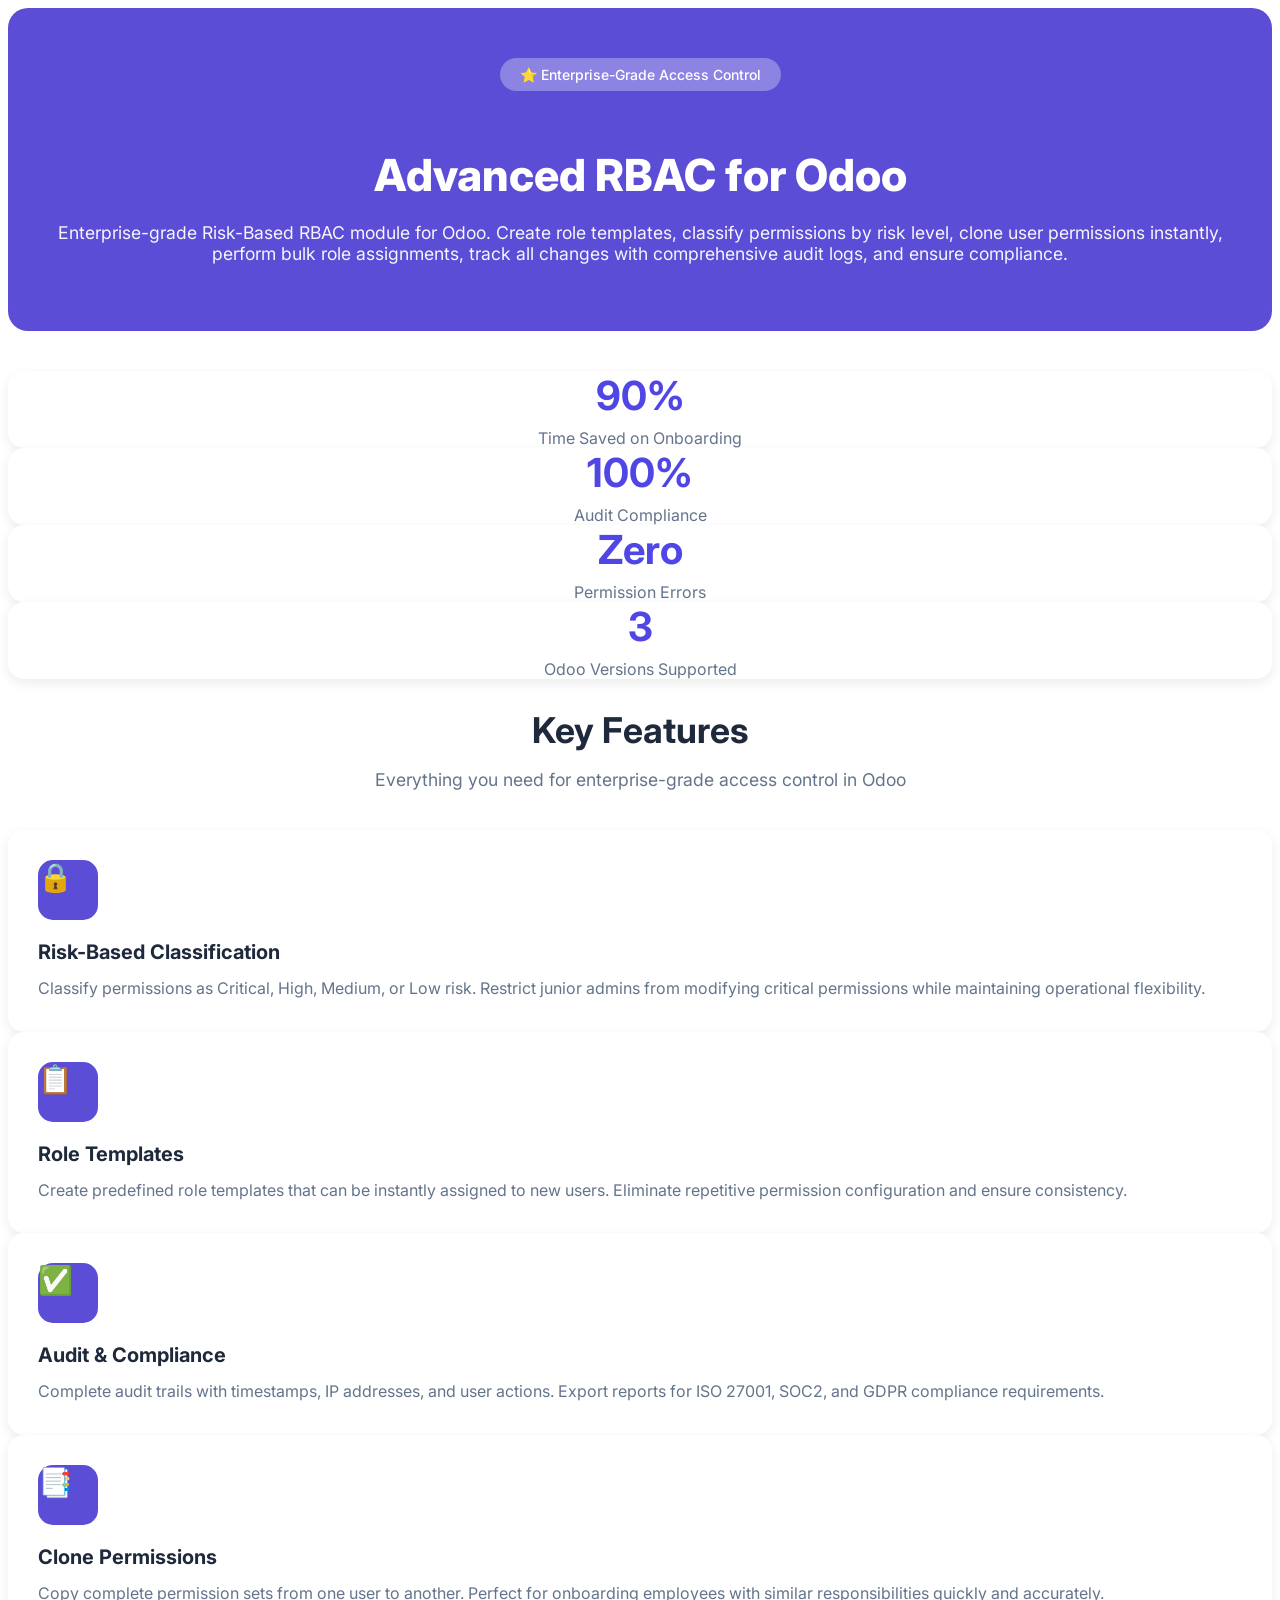
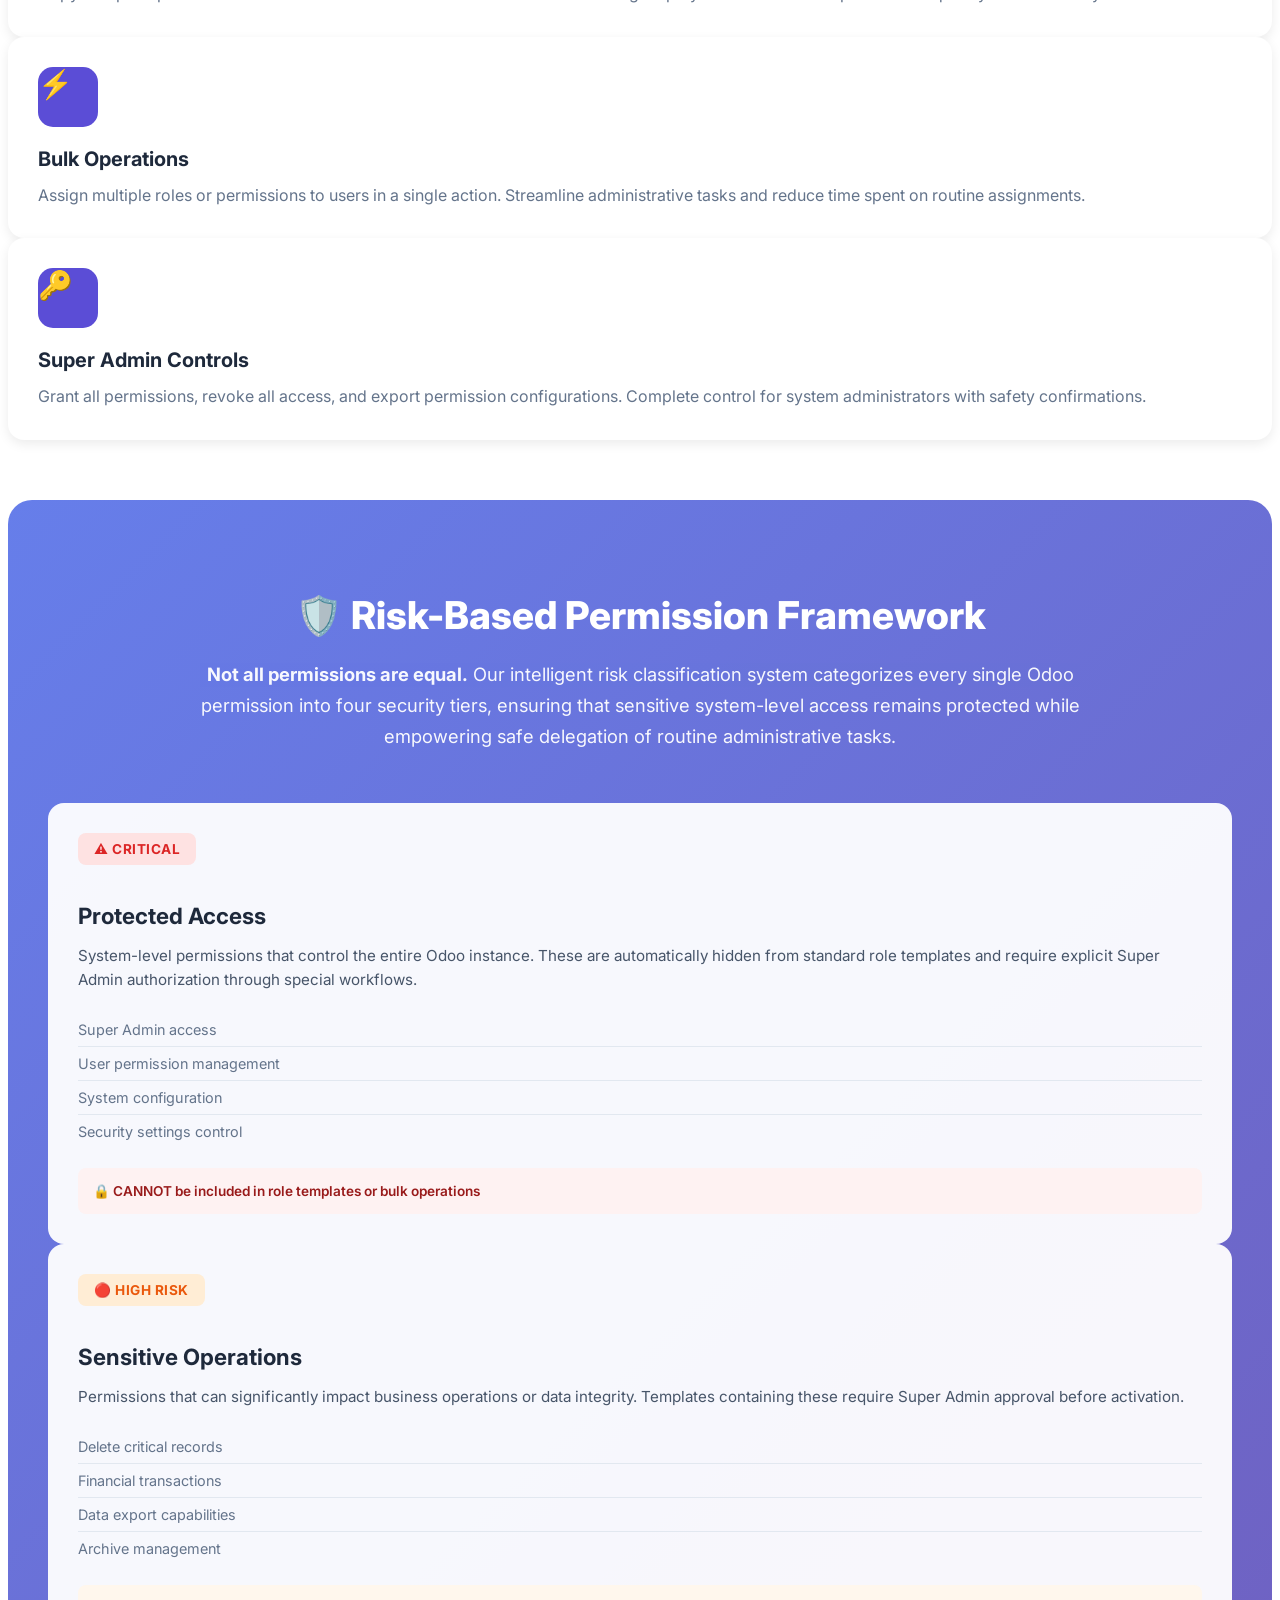
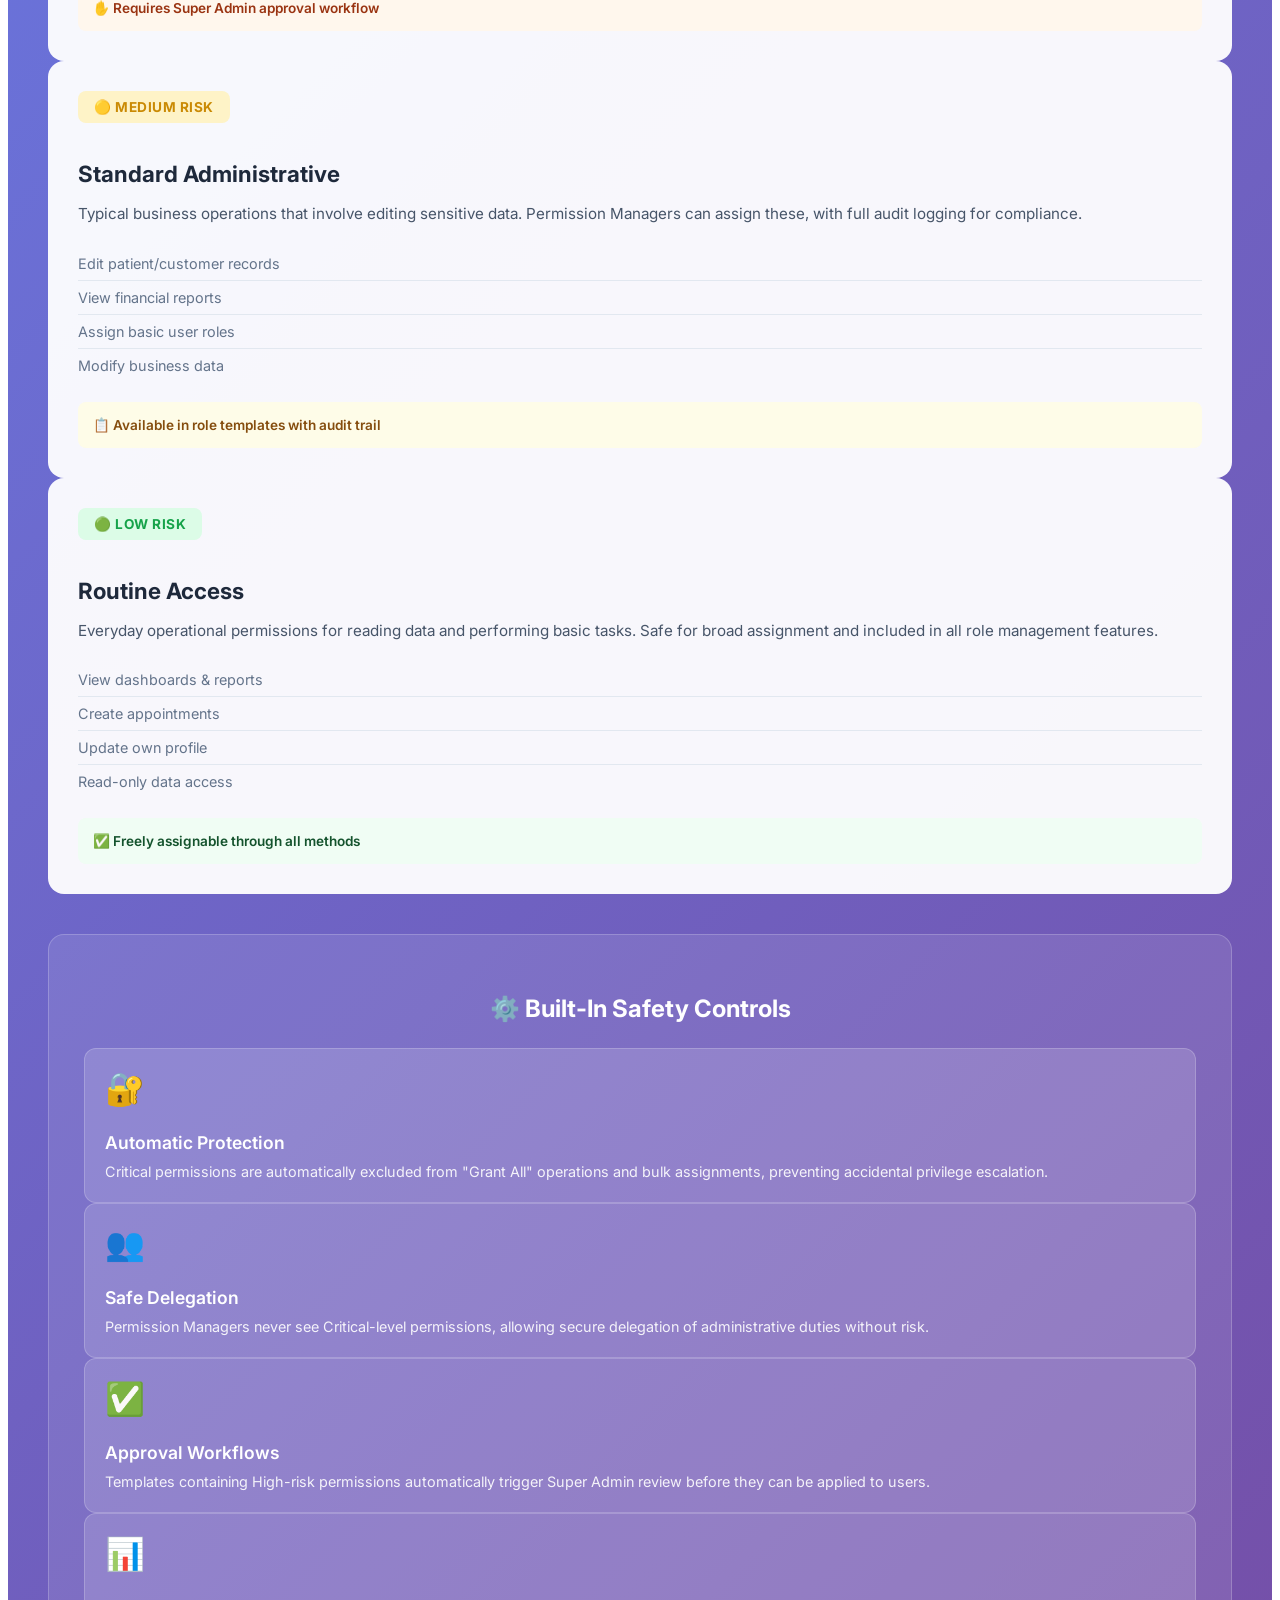
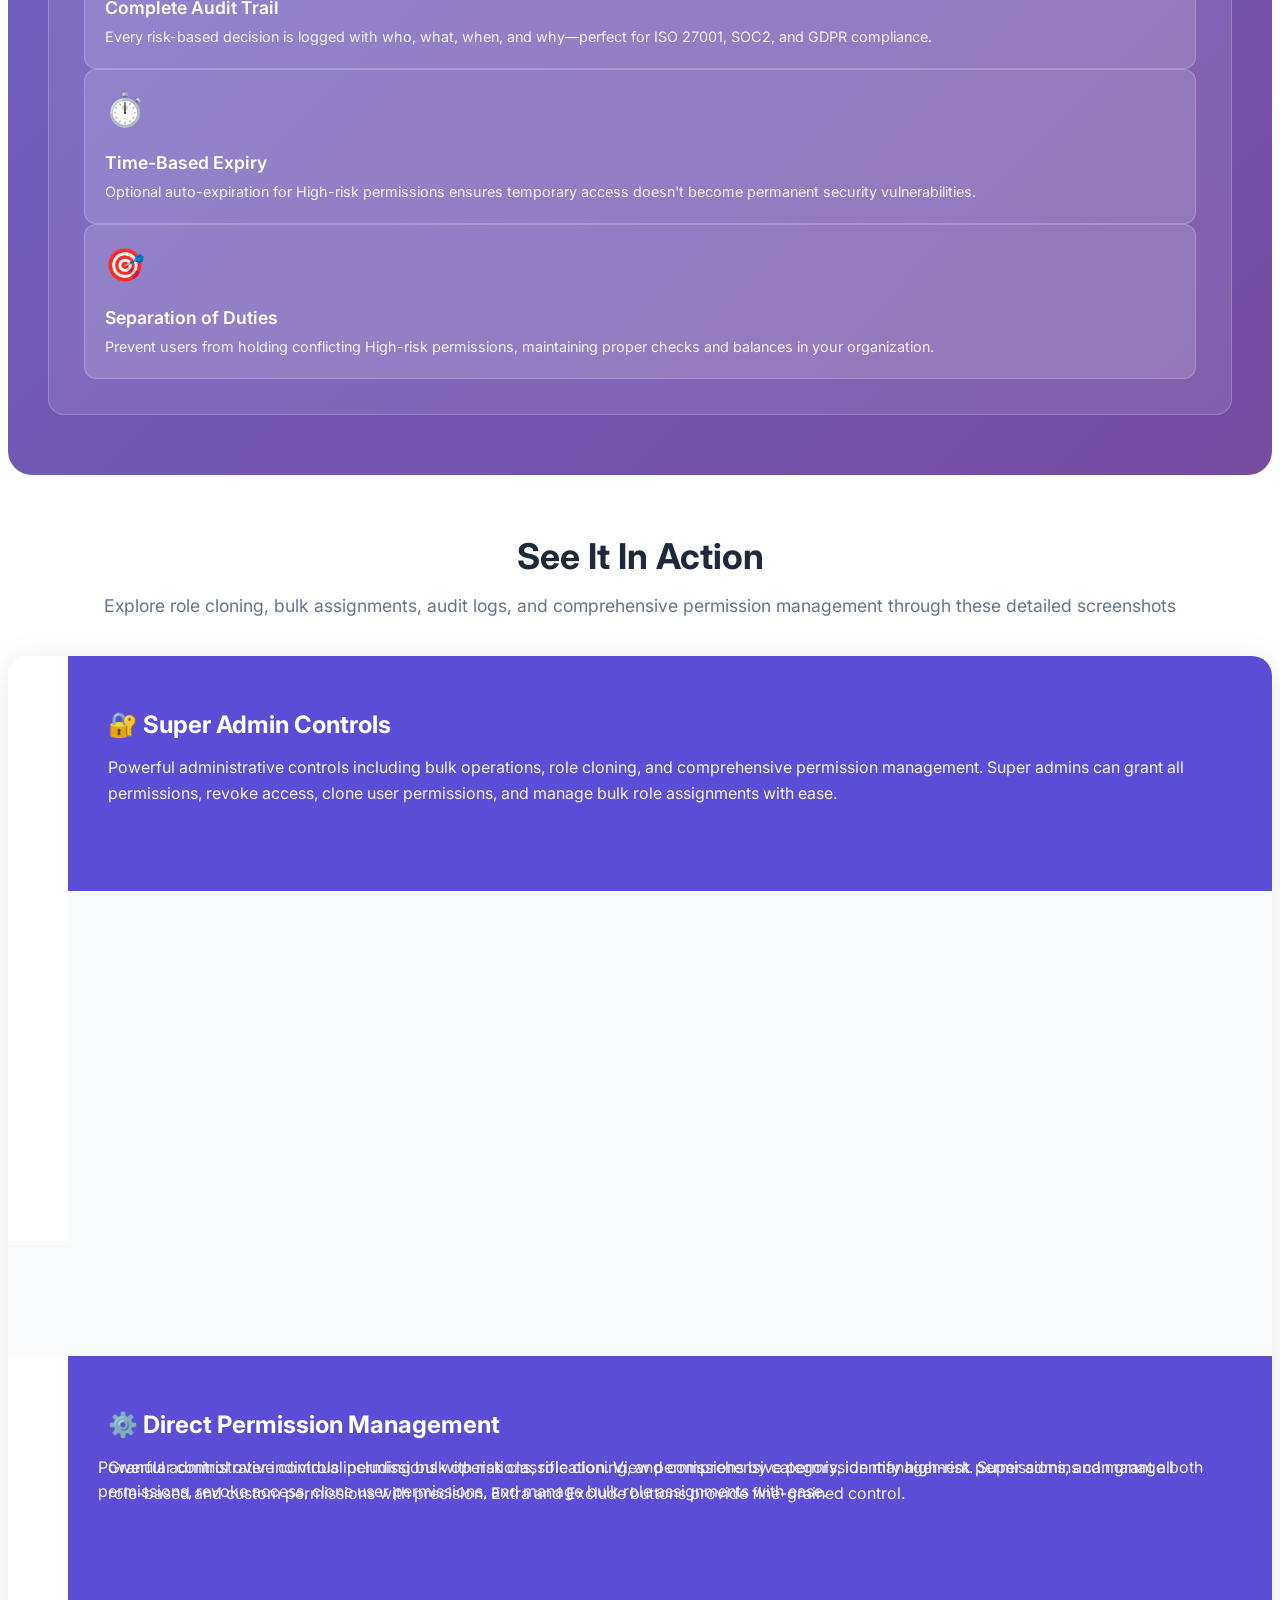
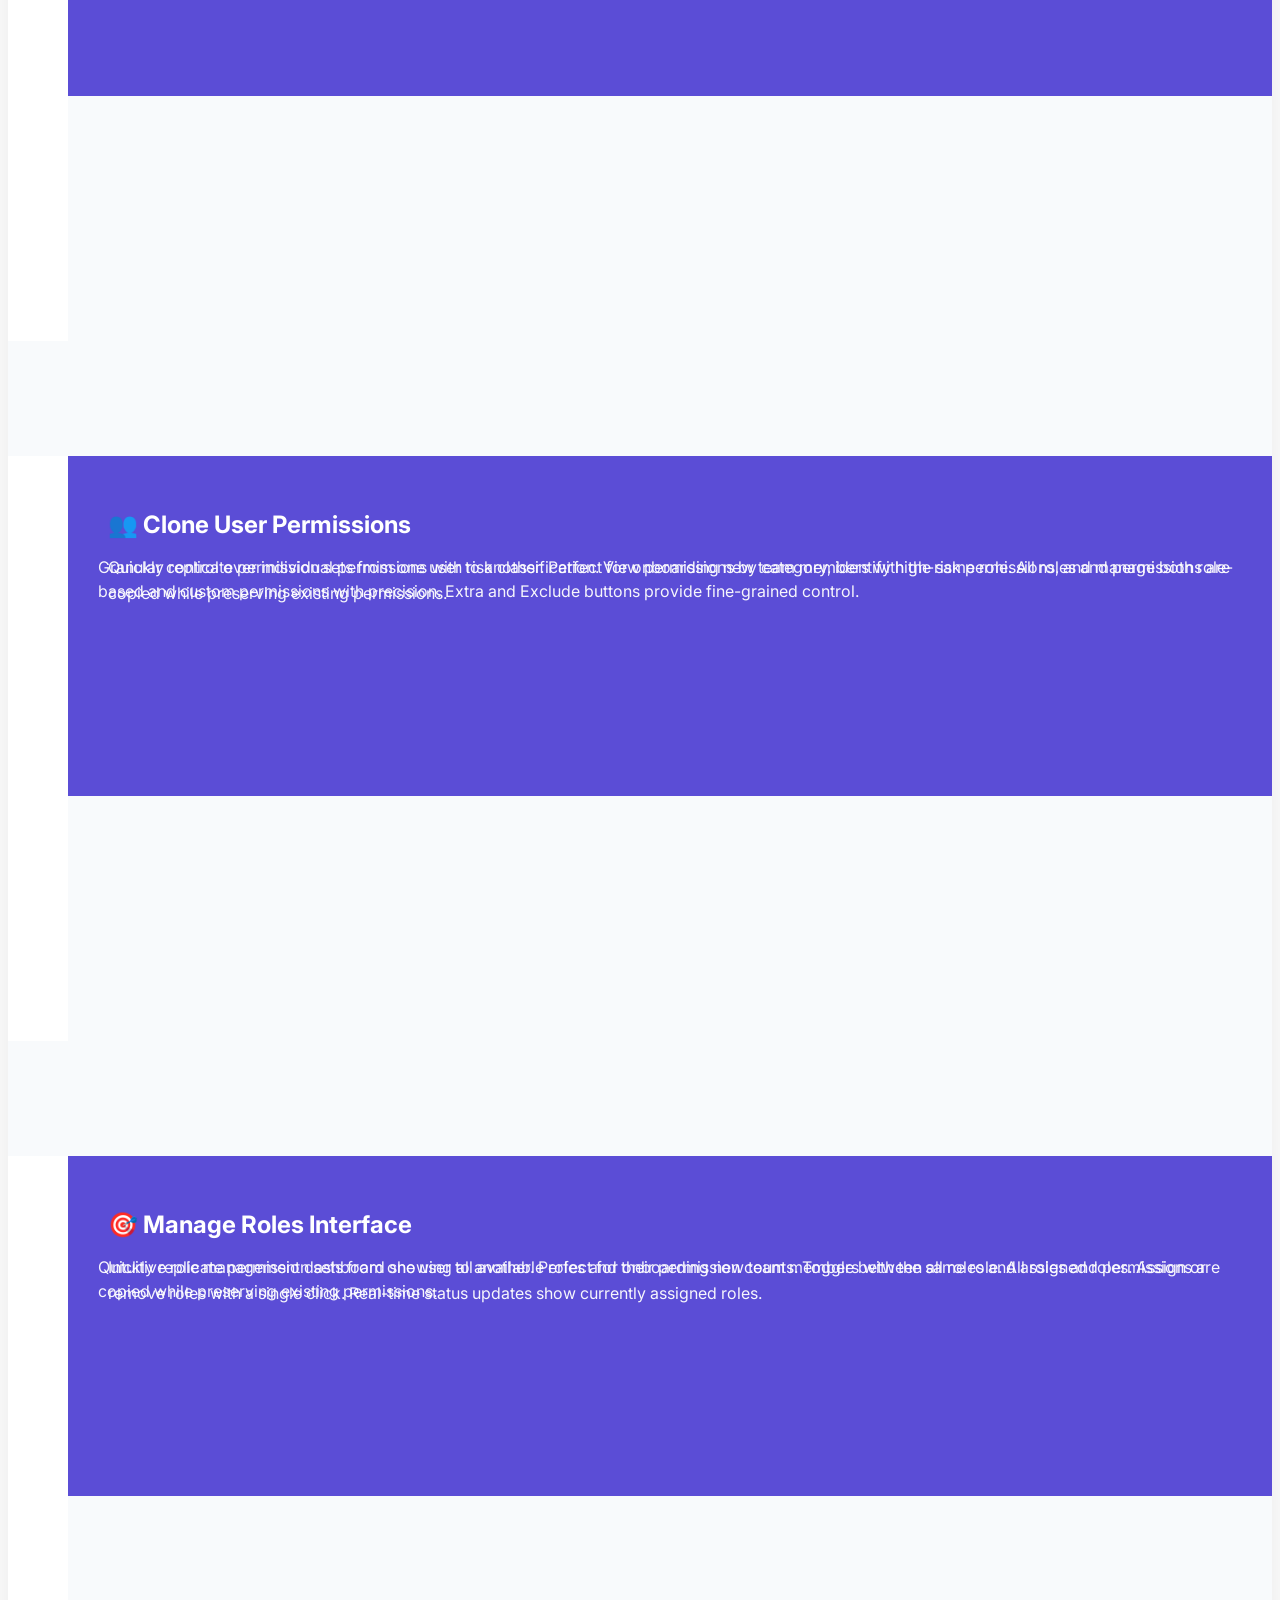
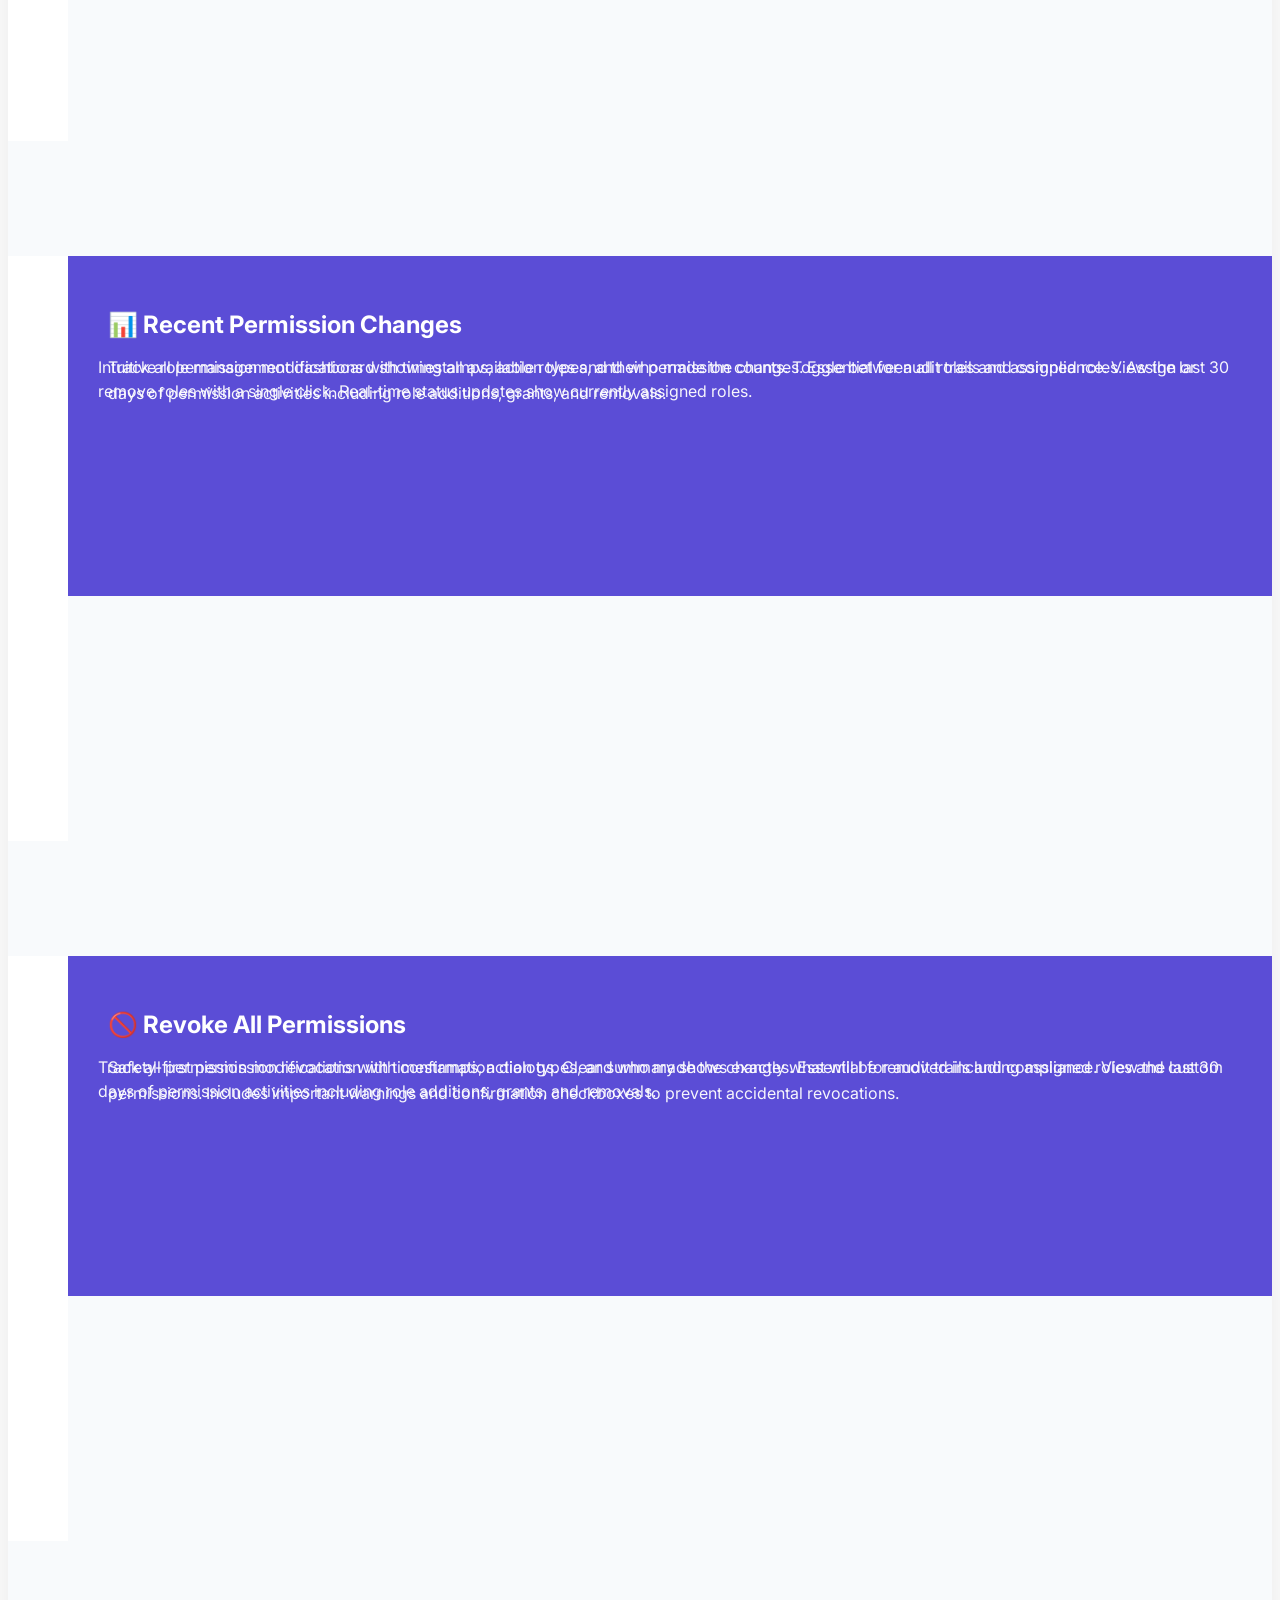
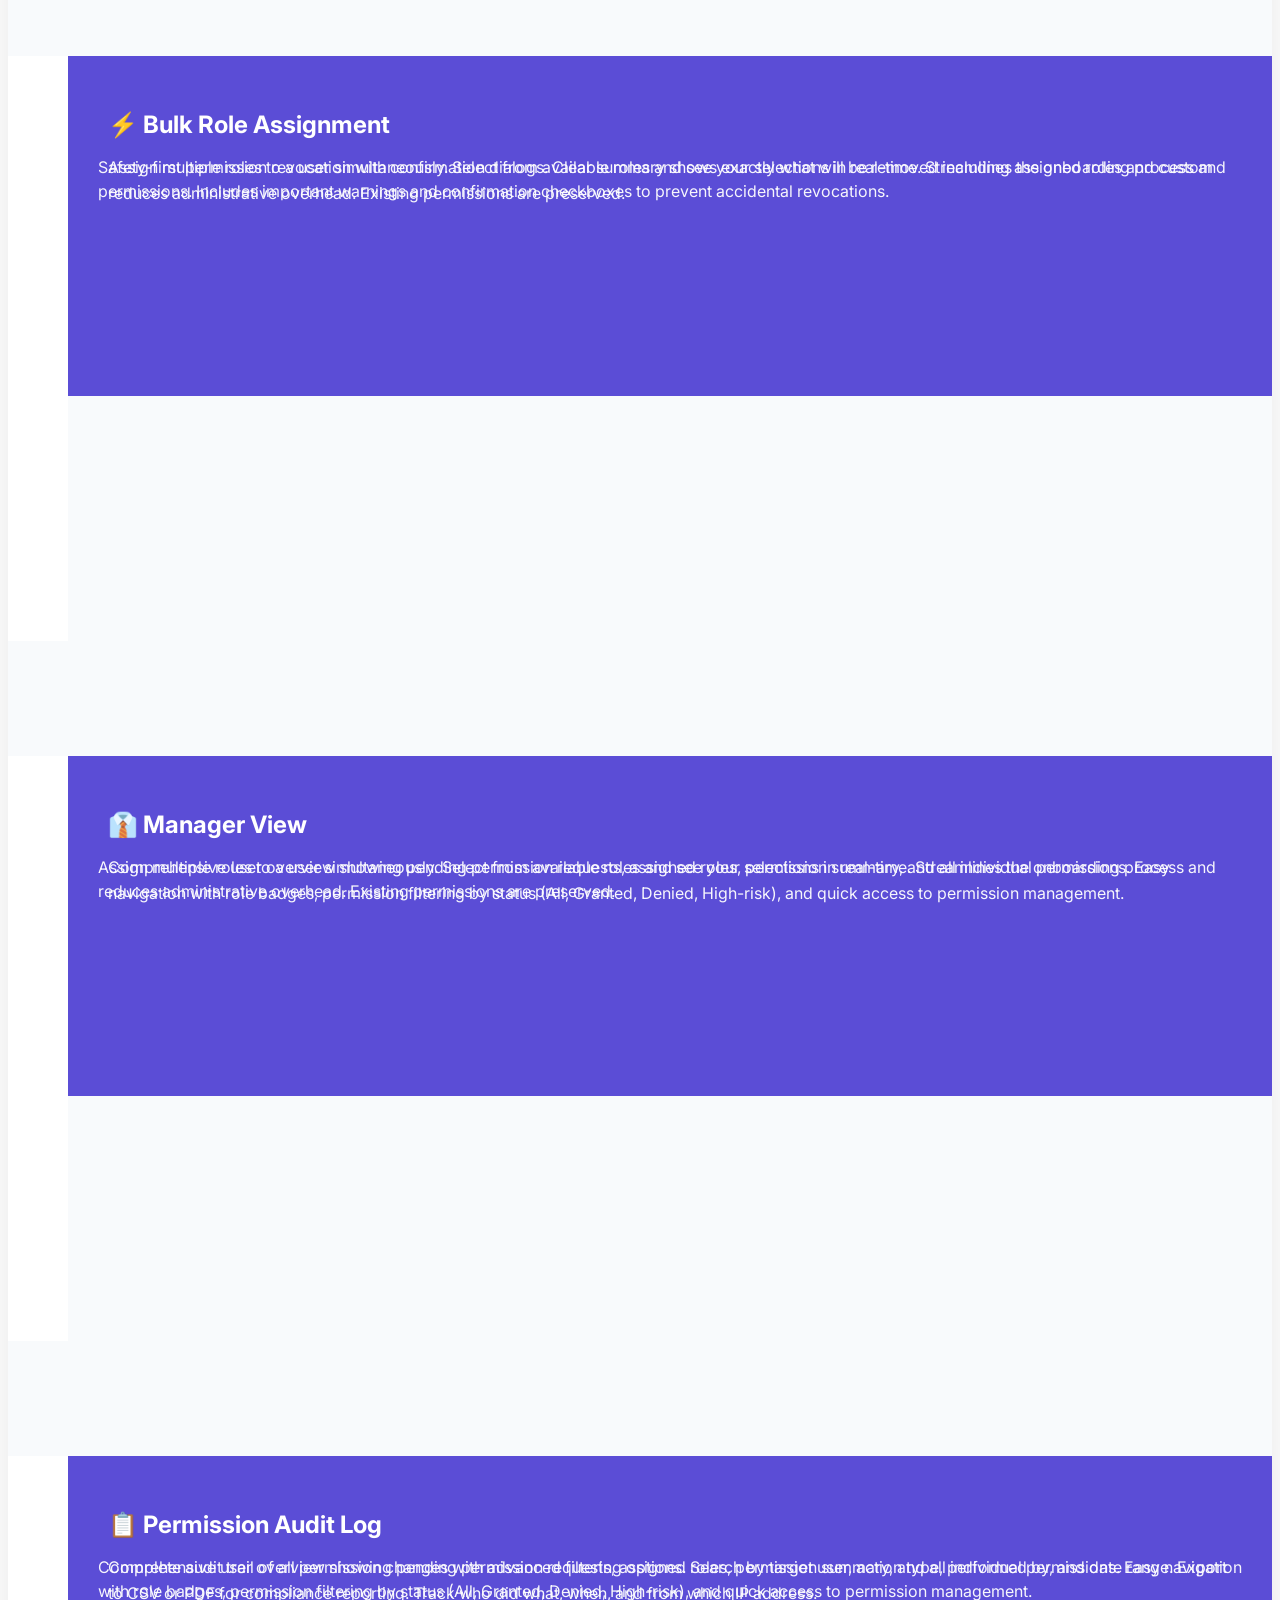
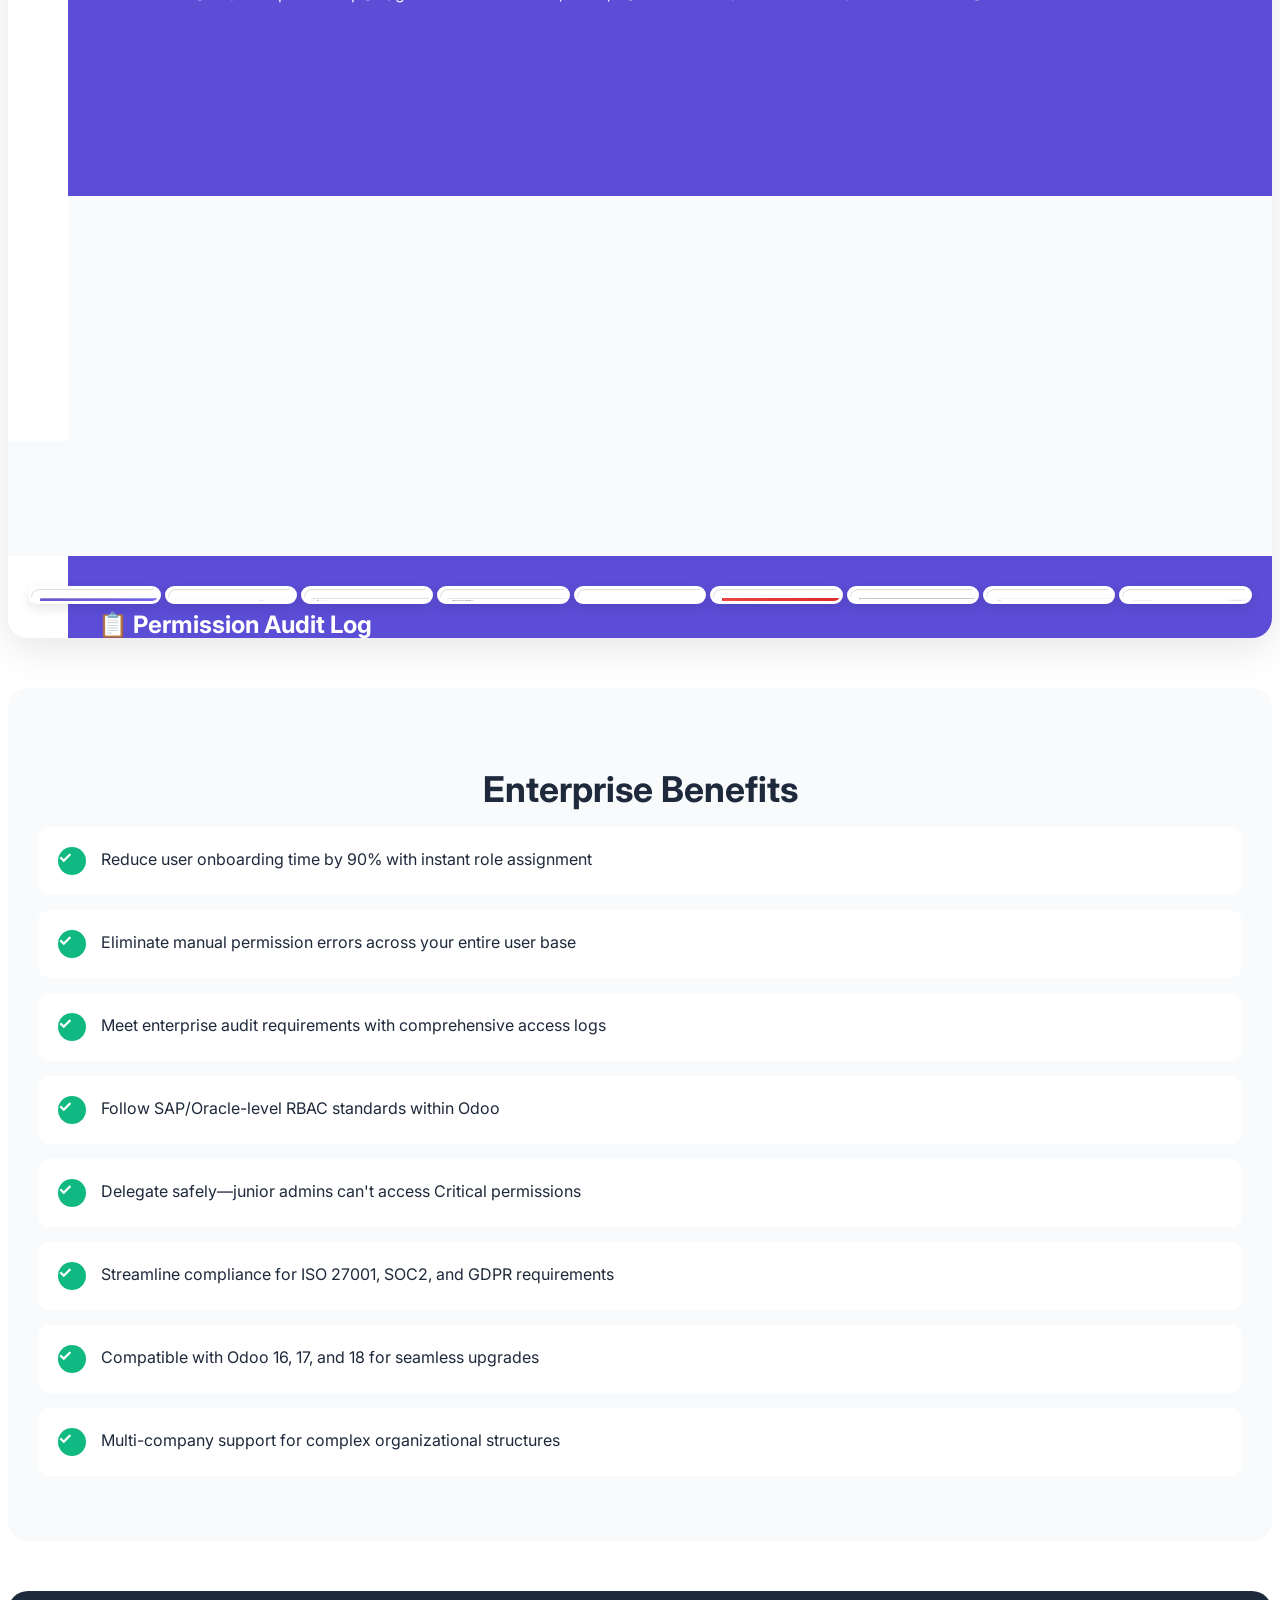
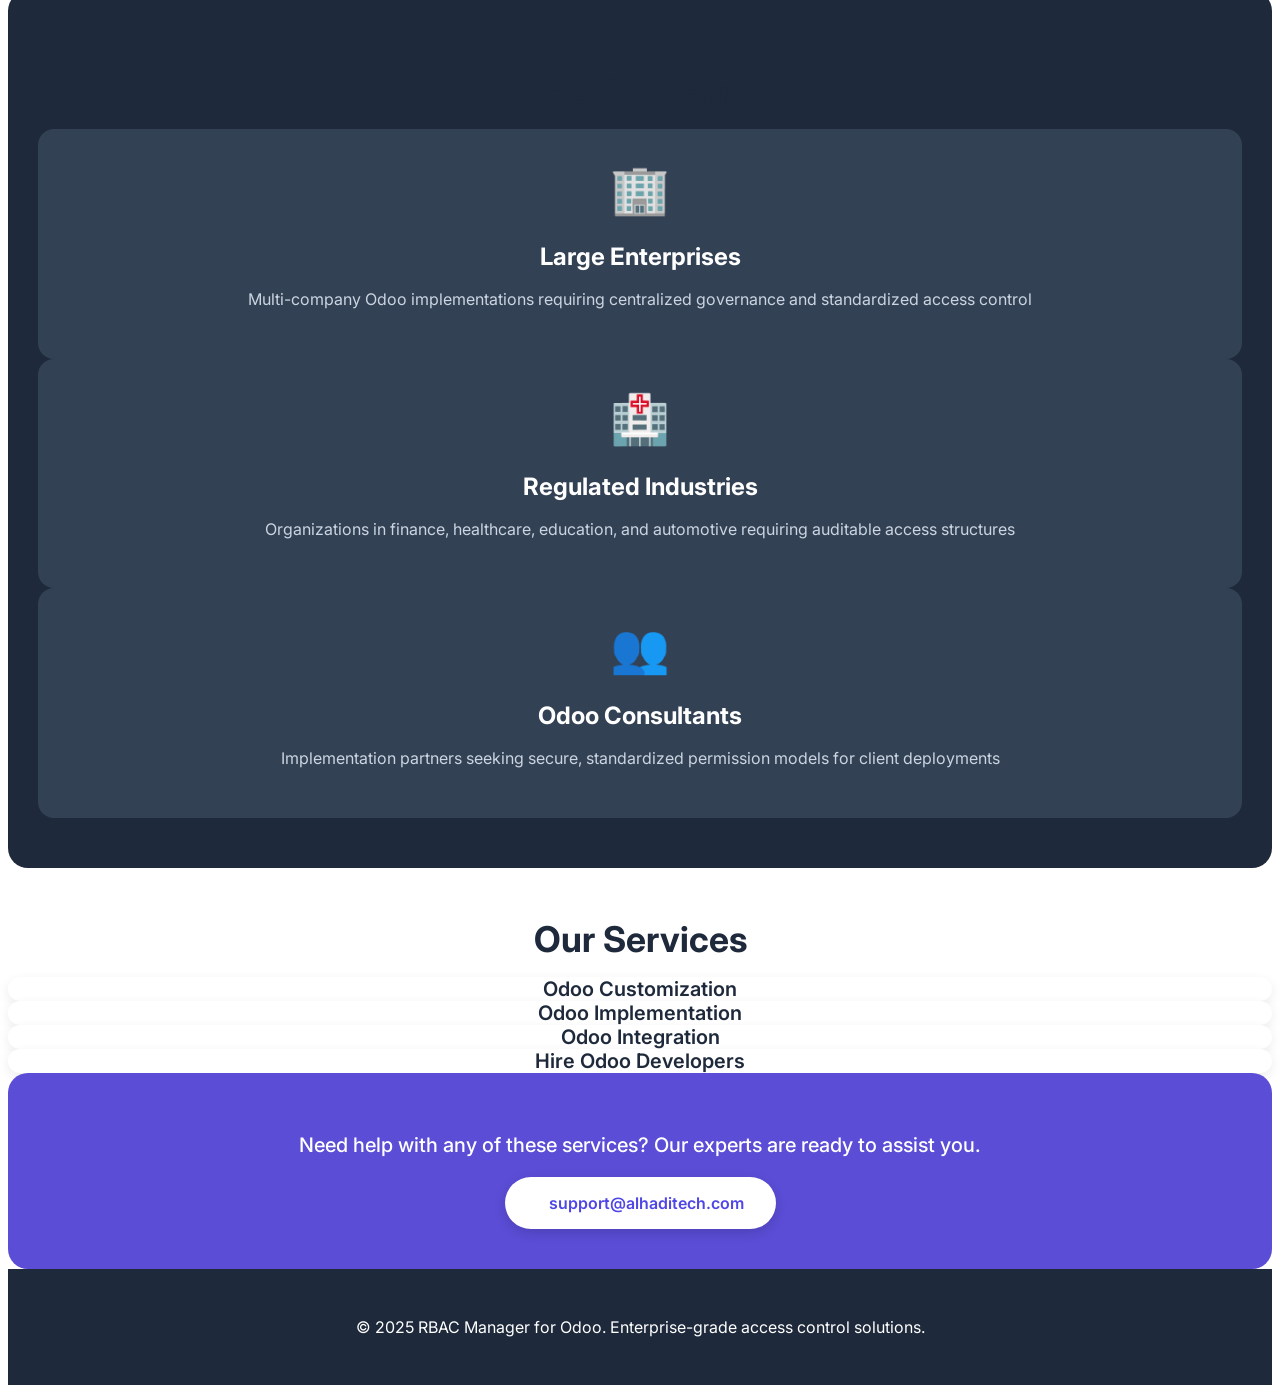
==== rbac_manager/static/description/index.html @ a9b3c07a "[FIX] description page changes." ====
<!DOCTYPE html>
<html lang="en">

<head>
    <title>Advanced RBAC & Access Management for Odoo | Simplify User Roles & Permissions</title>
    <meta charset="utf-8">
    <meta content="width=device-width, initial-scale=1" name="viewport">
    <meta name="description"
          content="Advanced Role-Based Access Control (RBAC) for Odoo. Simplify user role management, automate access rights, assign permissions by risk level, and enhance security with audit logs and role templates. Perfect for enterprises needing advanced user and access control.">
    <meta name="keywords"
          content="Odoo RBAC, advanced user roles, access management, rights management, permission management, user access control, advanced user management, simplify access management, role-based access, Odoo user security, Odoo enterprise roles, user permissions, role templates, bulk user assignment, security audit logs, Odoo rights manager, Odoo access restriction, Odoo security module, advanced Odoo admin tools, access control Odoo 17, Odoo 18 RBAC">
    <meta name="robots" content="index, follow">
    <meta property="og:title" content="Advanced RBAC & Access Management for Odoo">
    <meta property="og:description"
          content="Powerful RBAC module for Odoo to manage users, roles, and permissions easily. Includes risk-level classification, cloning, and detailed audit trails.">
    <meta property="og:type" content="website">
    <meta property="og:image"
          content="https://apps.odoocdn.com/web/image/loempia.module/272820/icon_image/84x84?unique=741c2f1">
    <meta property="og:url" content="https://apps.odoo.com/apps/modules/19.0/rbac_manager">
    <meta name="twitter:card" content="summary_large_image">
    <link href="https://fonts.googleapis.com" rel="preconnect">
    <link crossorigin href="https://fonts.gstatic.com" rel="preconnect">
    <link href="https://fonts.googleapis.com/css2?family=Inter:wght@300;400;500;600;700;800&display=swap"
          rel="stylesheet">
    <style>
        body {
            font-family: 'Inter', sans-serif;
            background-color: #fff;
        }

        /* Carousel Controls */
        .rbac-carousel .carousel-control-prev:hover,
        .rbac-carousel .carousel-control-next:hover {
            transform: scale(1.1);
            box-shadow: 0 6px 20px rgba(0, 0, 0, 0.3);
        }

        /* Carousel Indicators */
        .rbac-carousel .carousel-indicators [data-bs-target] {
            width: 12px;
            height: 12px;
            border-radius: 50%;
            background-color: #cbd5e1;
            border: none;
            opacity: 1;
            transition: all 0.3s ease;
        }

        .rbac-carousel .carousel-indicators .active {
            background-color: #4f46e5;
            width: 35px;
            border-radius: 6px;
        }

        /* Thumbnails */
        .rbac-thumbnails .rbac-thumbnail.active {
            border-color: #4f46e5;
            box-shadow: 0 8px 24px rgba(79, 70, 229, 0.3);
        }

        /* Responsive */
        @media (max-width: 768px) {
            .rbac-carousel .carousel-item {
                height: 500px;
            }

            .rbac-slide-image-wrapper {
                padding: 20px;
            }

            .rbac-slide-caption {
                padding: 20px 25px;
            }

            .rbac-carousel .carousel-control-prev,
            .rbac-carousel .carousel-control-next {
                width: 45px;
                height: 45px;
            }

            .rbac-carousel .carousel-control-prev {
                left: 10px;
            }

            .rbac-carousel .carousel-control-next {
                right: 10px;
            }
        }
    </style>
</head>

<body>
<section class="py-3" style="background-color: #fff;">
    <div class="container">
        <div class="px-md-5 py-md-4 p-2 mb-4 bg-white shadow" style="border-radius: 20px;">

            <!-- Hero Section -->
            <div class="rbac-hero"
                 style="background-color: #5b4dd6;color: white;border-radius: 20px;padding: 50px 30px;text-align: center;margin-bottom: 40px;">
                <div class="rbac-badge"
                     style="display: inline-block;background-color: rgba(255, 255, 255, 0.3);padding: 8px 20px;border-radius: 50px;font-size: 14px;font-weight: 500;margin-bottom: 20px;">
                    ⭐ Enterprise-Grade Access Control
                </div>
                <h1 style="font-size: calc(1.8rem + 1.2vw);font-weight: 800;margin-bottom: 20px;">Advanced RBAC for
                    Odoo</h1>
                <p class="px-md-5 mb-0" style="font-size: 1.1rem;opacity: 0.95;">Enterprise-grade Risk-Based RBAC module
                    for Odoo. Create role templates,
                    classify permissions by risk level, clone user permissions instantly, perform bulk role assignments,
                    track all changes with comprehensive audit logs, and ensure compliance.</p>
            </div>

            <!-- Stats Section -->
            <div class="mb-5">
                <div class="row g-4">
                    <div class="col-md-6 col-lg-3">
                        <div class="rbac-stat-card oe_row_tab border-0"
                             style="background: white;border-radius: 16px;text-align: center;box-shadow: 0 4px 12px rgba(0, 0, 0, 0.08);height: 100%;width:100%;transition: transform 0.3s ease;">
                            <div class="rbac-stat-number"
                                 style="font-size: 2.5rem;font-weight: 700;color: #4f46e5;margin-bottom: 8px;">90%
                            </div>
                            <div class="rbac-stat-label" style="color: #64748b;font-size: 1rem;">Time Saved on
                                Onboarding
                            </div>
                        </div>
                    </div>
                    <div class="col-md-6 col-lg-3">
                        <div class="rbac-stat-card oe_row_tab border-0"
                             style="background: white;border-radius: 16px;text-align: center;box-shadow: 0 4px 12px rgba(0, 0, 0, 0.08);height: 100%;width:100%;transition: transform 0.3s ease;">
                            <div class="rbac-stat-number"
                                 style="font-size: 2.5rem;font-weight: 700;color: #4f46e5;margin-bottom: 8px;">100%
                            </div>
                            <div class="rbac-stat-label" style="color: #64748b;font-size: 1rem;">Audit Compliance</div>
                        </div>
                    </div>
                    <div class="col-md-6 col-lg-3">
                        <div class="rbac-stat-card oe_row_tab border-0"
                             style="background: white;border-radius: 16px;text-align: center;box-shadow: 0 4px 12px rgba(0, 0, 0, 0.08);height: 100%;width:100%;transition: transform 0.3s ease;">
                            <div class="rbac-stat-number"
                                 style="font-size: 2.5rem;font-weight: 700;color: #4f46e5;margin-bottom: 8px;">Zero
                            </div>
                            <div class="rbac-stat-label" style="color: #64748b;font-size: 1rem;">Permission Errors</div>
                        </div>
                    </div>
                    <div class="col-md-6 col-lg-3">
                        <div class="rbac-stat-card oe_row_tab border-0"
                             style="background: white;border-radius: 16px;text-align: center;box-shadow: 0 4px 12px rgba(0, 0, 0, 0.08);height: 100%;width:100%;transition: transform 0.3s ease;">
                            <div class="rbac-stat-number"
                                 style="font-size: 2.5rem;font-weight: 700;color: #4f46e5;margin-bottom: 8px;">3
                            </div>
                            <div class="rbac-stat-label" style="color: #64748b;font-size: 1rem;">Odoo Versions
                                Supported
                            </div>
                        </div>
                    </div>
                </div>
            </div>

            <!-- Features Section -->
            <div class="my-5">
                <h2 class="rbac-section-title"
                    style="text-align: center;font-size: calc(1.5rem + 0.9vw);font-weight: 700;color: #1e293b;margin-bottom: 16px;">
                    Key Features</h2>
                <p class="rbac-section-subtitle"
                   style="text-align: center;font-size: 1.1rem;color: #64748b;margin-bottom: 40px;">Everything you need
                    for enterprise-grade access control in Odoo</p>

                <div class="row g-4">
                    <div class="col-md-6 col-lg-4">
                        <div class="rbac-feature-card oe_row_tab border-0"
                             style="background: white;border-radius: 16px;padding: 30px;box-shadow: 0 4px 12px rgba(0, 0, 0, 0.08);height: 100%;transition: all 0.3s ease;">
                            <div class="rbac-feature-icon justify-content-center align-items-center"
                                 style="width: 60px;height: 60px;background-color: #5b4dd6;border-radius: 15px;display: flex;font-size: 28px;margin-bottom: 20px;">
                                🔒
                            </div>
                            <div class="rbac-feature-title"
                                 style="font-size: 1.25rem;font-weight: 700;color: #1e293b;margin-bottom: 12px;">
                                Risk-Based Classification
                            </div>
                            <div class="rbac-feature-desc" style="color: #64748b;line-height: 1.6;">Classify permissions
                                as Critical, High, Medium, or Low risk.
                                Restrict junior admins from modifying critical permissions while maintaining operational
                                flexibility.
                            </div>
                        </div>
                    </div>

                    <div class="col-md-6 col-lg-4">
                        <div class="rbac-feature-card oe_row_tab border-0"
                             style="background: white;border-radius: 16px;padding: 30px;box-shadow: 0 4px 12px rgba(0, 0, 0, 0.08);height: 100%;transition: all 0.3s ease;">
                            <div class="rbac-feature-icon justify-content-center align-items-center"
                                 style="width: 60px;height: 60px;background-color: #5b4dd6;border-radius: 15px;display: flex;font-size: 28px;margin-bottom: 20px;">
                                📋
                            </div>
                            <div class="rbac-feature-title"
                                 style="font-size: 1.25rem;font-weight: 700;color: #1e293b;margin-bottom: 12px;">Role
                                Templates
                            </div>
                            <div class="rbac-feature-desc" style="color: #64748b;line-height: 1.6;">Create predefined
                                role templates that can be instantly
                                assigned to new users. Eliminate repetitive permission configuration and ensure
                                consistency.
                            </div>
                        </div>
                    </div>

                    <div class="col-md-6 col-lg-4">
                        <div class="rbac-feature-card oe_row_tab border-0"
                             style="background: white;border-radius: 16px;padding: 30px;box-shadow: 0 4px 12px rgba(0, 0, 0, 0.08);height: 100%;transition: all 0.3s ease;">
                            <div class="rbac-feature-icon justify-content-center align-items-center"
                                 style="width: 60px;height: 60px;background-color: #5b4dd6;border-radius: 15px;display: flex;font-size: 28px;margin-bottom: 20px;">
                                ✅
                            </div>
                            <div class="rbac-feature-title"
                                 style="font-size: 1.25rem;font-weight: 700;color: #1e293b;margin-bottom: 12px;">Audit &
                                Compliance
                            </div>
                            <div class="rbac-feature-desc" style="color: #64748b;line-height: 1.6;">Complete audit
                                trails with timestamps, IP addresses, and user
                                actions. Export reports for ISO 27001, SOC2, and GDPR compliance requirements.
                            </div>
                        </div>
                    </div>

                    <div class="col-md-6 col-lg-4">
                        <div class="rbac-feature-card oe_row_tab border-0"
                             style="background: white;border-radius: 16px;padding: 30px;box-shadow: 0 4px 12px rgba(0, 0, 0, 0.08);height: 100%;transition: all 0.3s ease;">
                            <div class="rbac-feature-icon justify-content-center align-items-center"
                                 style="width: 60px;height: 60px;background-color: #5b4dd6;border-radius: 15px;display: flex;font-size: 28px;margin-bottom: 20px;">
                                📑
                            </div>
                            <div class="rbac-feature-title"
                                 style="font-size: 1.25rem;font-weight: 700;color: #1e293b;margin-bottom: 12px;">Clone
                                Permissions
                            </div>
                            <div class="rbac-feature-desc" style="color: #64748b;line-height: 1.6;">Copy complete
                                permission sets from one user to another.
                                Perfect for onboarding employees with similar responsibilities quickly and accurately.
                            </div>
                        </div>
                    </div>

                    <div class="col-md-6 col-lg-4">
                        <div class="rbac-feature-card oe_row_tab border-0"
                             style="background: white;border-radius: 16px;padding: 30px;box-shadow: 0 4px 12px rgba(0, 0, 0, 0.08);height: 100%;transition: all 0.3s ease;">
                            <div class="rbac-feature-icon justify-content-center align-items-center"
                                 style="width: 60px;height: 60px;background-color: #5b4dd6;border-radius: 15px;display: flex;font-size: 28px;margin-bottom: 20px;">
                                ⚡
                            </div>
                            <div class="rbac-feature-title"
                                 style="font-size: 1.25rem;font-weight: 700;color: #1e293b;margin-bottom: 12px;">Bulk
                                Operations
                            </div>
                            <div class="rbac-feature-desc" style="color: #64748b;line-height: 1.6;">Assign multiple
                                roles or permissions to users in a single
                                action. Streamline administrative tasks and reduce time spent on routine assignments.
                            </div>
                        </div>
                    </div>

                    <div class="col-md-6 col-lg-4">
                        <div class="rbac-feature-card oe_row_tab border-0"
                             style="background: white;border-radius: 16px;padding: 30px;box-shadow: 0 4px 12px rgba(0, 0, 0, 0.08);height: 100%;transition: all 0.3s ease;">
                            <div class="rbac-feature-icon justify-content-center align-items-center"
                                 style="width: 60px;height: 60px;background-color: #5b4dd6;border-radius: 15px;display: flex;font-size: 28px;margin-bottom: 20px;">
                                🔑
                            </div>
                            <div class="rbac-feature-title"
                                 style="font-size: 1.25rem;font-weight: 700;color: #1e293b;margin-bottom: 12px;">Super
                                Admin Controls
                            </div>
                            <div class="rbac-feature-desc" style="color: #64748b;line-height: 1.6;">Grant all
                                permissions, revoke all access, and export
                                permission configurations. Complete control for system administrators with safety
                                confirmations.
                            </div>
                        </div>
                    </div>
                </div>
            </div>

            <!-- Risk-Based Permission Framework Section -->
            <div class="rbac-risk-framework"
                 style="background: linear-gradient(135deg, #667eea 0%, #764ba2 100%);border-radius: 24px;padding: 60px 40px;margin: 60px 0;color: white;position: relative;overflow: hidden;background-color: #667eea;">
                <h2 style="font-size: calc(1.6rem + 1vw);font-weight: 800;margin-bottom: 20px;text-align: center;position: relative;">
                    🛡️ Risk-Based Permission Framework</h2>
                <div class="framework-intro"
                     style="text-align: center;font-size: 1.15rem;margin-bottom: 50px;opacity: 0.95;max-width: 900px;margin-left: auto;margin-right: auto;line-height: 1.7;position: relative;">
                    <strong>Not all permissions are equal.</strong> Our intelligent risk classification system
                    categorizes every single Odoo permission into four security tiers, ensuring that sensitive
                    system-level access remains protected while empowering safe delegation of routine administrative
                    tasks.
                </div>

                <div class="row g-4">
                    <!-- Critical Risk Level -->
                    <div class="col-md-6 col-lg-4">
                        <div class="oe_row_tab border-0"
                             style="background-color: rgba(255, 255, 255, 0.95);border-radius: 16px;padding: 30px;transition: all 0.3s ease;position: relative;overflow: hidden;height: 100%;">
                            <span class="risk-badge-large critical"
                                  style="display: inline-block;padding: 8px 16px;border-radius: 8px;font-weight: 700;font-size: 0.85rem;text-transform: uppercase;letter-spacing: 0.5px;margin-bottom: 15px;background-color: #fee2e2;color: #dc2626;">⚠️ Critical</span>
                            <h3 style="color: #1e293b;font-size: 1.4rem;font-weight: 700;margin-bottom: 12px;">Protected
                                Access</h3>
                            <p class="risk-description"
                               style="color: #475569;font-size: 0.95rem;line-height: 1.6;margin-bottom: 20px;">
                                System-level permissions that control the entire Odoo instance. These are automatically
                                hidden from standard role templates and require explicit Super Admin authorization
                                through
                                special workflows.
                            </p>
                            <ul class="risk-permissions-list" style="list-style: none;padding: 0;margin: 20px 0 0 0;">
                                <li style="color: #64748b;font-size: 0.9rem;padding: 8px 0;border-bottom: 1px solid #e2e8f0;display: flex;align-items: center;">
                                    Super Admin access
                                </li>
                                <li style="color: #64748b;font-size: 0.9rem;padding: 8px 0;border-bottom: 1px solid #e2e8f0;display: flex;align-items: center;">
                                    User permission management
                                </li>
                                <li style="color: #64748b;font-size: 0.9rem;padding: 8px 0;border-bottom: 1px solid #e2e8f0;display: flex;align-items: center;">
                                    System configuration
                                </li>
                                <li style="color: #64748b;font-size: 0.9rem;padding: 8px 0;border-bottom: 1px solid #e2e8f0;display: flex;align-items: center;border-bottom: none;">
                                    Security settings control
                                </li>
                            </ul>
                            <div style="margin-top: 20px; padding: 15px; background: #fef2f2; border-radius: 8px; color: #991b1b; font-size: 0.85rem; font-weight: 600;">
                                🔒 CANNOT be included in role templates or bulk operations
                            </div>
                        </div>
                    </div>

                    <!-- High Risk Level -->
                    <div class="col-md-6 col-lg-4">
                        <div class="oe_row_tab border-0"
                             style="background-color: rgba(255, 255, 255, 0.95);border-radius: 16px;padding: 30px;transition: all 0.3s ease;position: relative;overflow: hidden;height: 100%;">
                        <span class="risk-badge-large high"
                              style="display: inline-block;padding: 8px 16px;border-radius: 8px;font-weight: 700;font-size: 0.85rem;text-transform: uppercase;letter-spacing: 0.5px;margin-bottom: 15px;background-color: #ffedd5;color: #ea580c;">🔴 High Risk</span>
                            <h3 style="color: #1e293b;font-size: 1.4rem;font-weight: 700;margin-bottom: 12px;">Sensitive
                                Operations</h3>
                            <p class="risk-description"
                               style="color: #475569;font-size: 0.95rem;line-height: 1.6;margin-bottom: 20px;">
                                Permissions that can significantly impact business operations or data integrity.
                                Templates
                                containing these require Super Admin approval before activation.
                            </p>
                            <ul class="risk-permissions-list" style="list-style: none;padding: 0;margin: 20px 0 0 0;">
                                <li style="color: #64748b;font-size: 0.9rem;padding: 8px 0;border-bottom: 1px solid #e2e8f0;display: flex;align-items: center;">
                                    Delete critical records
                                </li>
                                <li style="color: #64748b;font-size: 0.9rem;padding: 8px 0;border-bottom: 1px solid #e2e8f0;display: flex;align-items: center;">
                                    Financial transactions
                                </li>
                                <li style="color: #64748b;font-size: 0.9rem;padding: 8px 0;border-bottom: 1px solid #e2e8f0;display: flex;align-items: center;">
                                    Data export capabilities
                                </li>
                                <li style="color: #64748b;font-size: 0.9rem;padding: 8px 0;border-bottom: 1px solid #e2e8f0;display: flex;align-items: center;border-bottom: none;">
                                    Archive management
                                </li>
                            </ul>
                            <div style="margin-top: 20px; padding: 15px; background: #fff7ed; border-radius: 8px; color: #9a3412; font-size: 0.85rem; font-weight: 600;">
                                ✋ Requires Super Admin approval workflow
                            </div>
                        </div>
                    </div>

                    <!-- Medium Risk Level -->
                    <div class="col-md-6 col-lg-4">
                        <div class="oe_row_tab border-0"
                             style="background-color: rgba(255, 255, 255, 0.95);border-radius: 16px;padding: 30px;transition: all 0.3s ease;position: relative;overflow: hidden;height: 100%;">
                        <span class="risk-badge-large medium"
                              style="display: inline-block;padding: 8px 16px;border-radius: 8px;font-weight: 700;font-size: 0.85rem;text-transform: uppercase;letter-spacing: 0.5px;margin-bottom: 15px;background-color: #fef3c7;color: #ca8a04;">🟡 Medium Risk</span>
                            <h3 style="color: #1e293b;font-size: 1.4rem;font-weight: 700;margin-bottom: 12px;">Standard
                                Administrative</h3>
                            <p class="risk-description"
                               style="color: #475569;font-size: 0.95rem;line-height: 1.6;margin-bottom: 20px;">
                                Typical business operations that involve editing sensitive data. Permission Managers can
                                assign these, with full audit logging for compliance.
                            </p>
                            <ul class="risk-permissions-list" style="list-style: none;padding: 0;margin: 20px 0 0 0;">
                                <li style="color: #64748b;font-size: 0.9rem;padding: 8px 0;border-bottom: 1px solid #e2e8f0;display: flex;align-items: center;">
                                    Edit patient/customer records
                                </li>
                                <li style="color: #64748b;font-size: 0.9rem;padding: 8px 0;border-bottom: 1px solid #e2e8f0;display: flex;align-items: center;">
                                    View financial reports
                                </li>
                                <li style="color: #64748b;font-size: 0.9rem;padding: 8px 0;border-bottom: 1px solid #e2e8f0;display: flex;align-items: center;">
                                    Assign basic user roles
                                </li>
                                <li style="color: #64748b;font-size: 0.9rem;padding: 8px 0;border-bottom: 1px solid #e2e8f0;display: flex;align-items: center;border-bottom: none;">
                                    Modify business data
                                </li>
                            </ul>
                            <div style="margin-top: 20px; padding: 15px; background: #fefce8; border-radius: 8px; color: #854d0e; font-size: 0.85rem; font-weight: 600;">
                                📋 Available in role templates with audit trail
                            </div>
                        </div>
                    </div>

                    <!-- Low Risk Level -->
                    <div class="col-md-6 col-lg-4">
                        <div class="oe_row_tab border-0"
                             style="background-color: rgba(255, 255, 255, 0.95);border-radius: 16px;padding: 30px;transition: all 0.3s ease;position: relative;overflow: hidden;height: 100%;">
                        <span class="risk-badge-large low"
                              style="display: inline-block;padding: 8px 16px;border-radius: 8px;font-weight: 700;font-size: 0.85rem;text-transform: uppercase;letter-spacing: 0.5px;margin-bottom: 15px;background-color: #dcfce7;color: #16a34a;">🟢 Low Risk</span>
                            <h3 style="color: #1e293b;font-size: 1.4rem;font-weight: 700;margin-bottom: 12px;">Routine
                                Access</h3>
                            <p class="risk-description"
                               style="color: #475569;font-size: 0.95rem;line-height: 1.6;margin-bottom: 20px;">
                                Everyday operational permissions for reading data and performing basic tasks. Safe for
                                broad
                                assignment and included in all role management features.
                            </p>
                            <ul class="risk-permissions-list" style="list-style: none;padding: 0;margin: 20px 0 0 0;">
                                <li style="color: #64748b;font-size: 0.9rem;padding: 8px 0;border-bottom: 1px solid #e2e8f0;display: flex;align-items: center;">
                                    View dashboards & reports
                                </li>
                                <li style="color: #64748b;font-size: 0.9rem;padding: 8px 0;border-bottom: 1px solid #e2e8f0;display: flex;align-items: center;">
                                    Create appointments
                                </li>
                                <li style="color: #64748b;font-size: 0.9rem;padding: 8px 0;border-bottom: 1px solid #e2e8f0;display: flex;align-items: center;">
                                    Update own profile
                                </li>
                                <li style="color: #64748b;font-size: 0.9rem;padding: 8px 0;border-bottom: 1px solid #e2e8f0;display: flex;align-items: center;border-bottom: none;">
                                    Read-only data access
                                </li>
                            </ul>
                            <div style="margin-top: 20px; padding: 15px; background: #f0fdf4; border-radius: 8px; color: #14532d; font-size: 0.85rem; font-weight: 600;">
                                ✅ Freely assignable through all methods
                            </div>
                        </div>
                    </div>
                </div>

                <!-- Risk Controls Section -->
                <div class="risk-controls-section"
                     style="background: rgba(255, 255, 255, 0.1);border-radius: 16px;padding: 35px;margin-top: 40px;border: 1px solid rgba(255, 255, 255, 0.2);position: relative;background-color: rgba(255, 255, 255, 0.1);">
                    <h3 style="font-size: 1.5rem;font-weight: 700;margin-bottom: 25px;text-align: center;">⚙️ Built-In
                        Safety Controls</h3>
                    <div class="row g-4">
                        <div class="col-md-6 col-lg-4">
                            <div class="control-feature"
                                 style="border-radius: 12px;padding: 20px;border: 1px solid rgba(255, 255, 255, 0.2);background-color: rgba(255, 255, 255, 0.15);height: 100%;">
                                <div class="control-feature-icon" style="font-size: 2rem;margin-bottom: 12px;">🔐</div>
                                <h4 style="font-size: 1.1rem;font-weight: 600;margin-bottom: 8px;">Automatic
                                    Protection</h4>
                                <p style="font-size: 0.9rem;opacity: 0.9;margin: 0;line-height: 1.5;">Critical
                                    permissions
                                    are automatically excluded from "Grant All" operations and bulk
                                    assignments, preventing accidental privilege escalation.</p>
                            </div>
                        </div>

                        <div class="col-md-6 col-lg-4">
                            <div class="control-feature"
                                 style="border-radius: 12px;padding: 20px;border: 1px solid rgba(255, 255, 255, 0.2);background-color: rgba(255, 255, 255, 0.15);height: 100%;">
                                <div class="control-feature-icon" style="font-size: 2rem;margin-bottom: 12px;">👥</div>
                                <h4 style="font-size: 1.1rem;font-weight: 600;margin-bottom: 8px;">Safe Delegation</h4>
                                <p style="font-size: 0.9rem;opacity: 0.9;margin: 0;line-height: 1.5;">Permission
                                    Managers
                                    never see Critical-level permissions, allowing secure delegation of
                                    administrative duties without risk.</p>
                            </div>
                        </div>

                        <div class="col-md-6 col-lg-4">
                            <div class="control-feature"
                                 style="border-radius: 12px;padding: 20px;border: 1px solid rgba(255, 255, 255, 0.2);background-color: rgba(255, 255, 255, 0.15);height: 100%;">
                                <div class="control-feature-icon" style="font-size: 2rem;margin-bottom: 12px;">✅</div>
                                <h4 style="font-size: 1.1rem;font-weight: 600;margin-bottom: 8px;">Approval
                                    Workflows</h4>
                                <p style="font-size: 0.9rem;opacity: 0.9;margin: 0;line-height: 1.5;">Templates
                                    containing
                                    High-risk permissions automatically trigger Super Admin review
                                    before they can be applied to users.</p>
                            </div>
                        </div>

                        <div class="col-md-6 col-lg-4">
                            <div class="control-feature"
                                 style="border-radius: 12px;padding: 20px;border: 1px solid rgba(255, 255, 255, 0.2);background-color: rgba(255, 255, 255, 0.15);height: 100%;">
                                <div class="control-feature-icon" style="font-size: 2rem;margin-bottom: 12px;">📊</div>
                                <h4 style="font-size: 1.1rem;font-weight: 600;margin-bottom: 8px;">Complete Audit
                                    Trail</h4>
                                <p style="font-size: 0.9rem;opacity: 0.9;margin: 0;line-height: 1.5;">Every risk-based
                                    decision is logged with who, what, when, and why—perfect for ISO 27001,
                                    SOC2, and GDPR compliance.</p>
                            </div>
                        </div>

                        <div class="col-md-6 col-lg-4">
                            <div class="control-feature"
                                 style="border-radius: 12px;padding: 20px;border: 1px solid rgba(255, 255, 255, 0.2);background-color: rgba(255, 255, 255, 0.15);height: 100%;">
                                <div class="control-feature-icon" style="font-size: 2rem;margin-bottom: 12px;">⏱️</div>
                                <h4 style="font-size: 1.1rem;font-weight: 600;margin-bottom: 8px;">Time-Based
                                    Expiry</h4>
                                <p style="font-size: 0.9rem;opacity: 0.9;margin: 0;line-height: 1.5;">Optional
                                    auto-expiration for High-risk permissions ensures temporary access doesn't
                                    become permanent security vulnerabilities.</p>
                            </div>
                        </div>

                        <div class="col-md-6 col-lg-4">
                            <div class="control-feature"
                                 style="border-radius: 12px;padding: 20px;border: 1px solid rgba(255, 255, 255, 0.2);background-color: rgba(255, 255, 255, 0.15);height: 100%;">
                                <div class="control-feature-icon" style="font-size: 2rem;margin-bottom: 12px;">🎯</div>
                                <h4 style="font-size: 1.1rem;font-weight: 600;margin-bottom: 8px;">Separation of
                                    Duties</h4>
                                <p style="font-size: 0.9rem;opacity: 0.9;margin: 0;line-height: 1.5;">Prevent users from
                                    holding conflicting High-risk permissions, maintaining proper checks
                                    and balances in your organization.</p>
                            </div>
                        </div>
                    </div>
                </div>
            </div>


            <!-- Screenshots Carousel Section -->
            <div class="my-5">
                <h2 class="rbac-section-title"
                    style="text-align: center;font-size: calc(1.5rem + 0.9vw);font-weight: 700;color: #1e293b;margin-bottom: 16px;">
                    See It In Action</h2>
                <p class="rbac-section-subtitle"
                   style="text-align: center;font-size: 1.1rem;color: #64748b;margin-bottom: 40px;">Explore role
                    cloning, bulk assignments, audit logs, and comprehensive
                    permission management through these detailed screenshots</p>

                <!-- Bootstrap Carousel -->
                <div id="rbacCarousel" class="carousel slide rbac-carousel" data-bs-ride="carousel"
                     data-bs-interval="5000"
                     style="border-radius: 20px;overflow: hidden;box-shadow: 0 10px 40px rgba(0, 0, 0, 0.1);margin-bottom: 30px;">
                    <!-- Carousel Inner -->
                    <div class="carousel-inner" style="background-color: #f8fafc;">
                        <!-- Slide 1 -->
                        <div class="carousel-item active" style="height: 700px;">
                            <!-- for desktop only -->
                            <div class="rbac-slide-content flex-column" style="height: 100%;display: flex;">
                                <div class="rbac-slide-image-wrapper justify-content-center align-items-center"
                                     style="flex: 1;display: flex;padding: 30px;background-color: white;height:75%">
                                    <img src="super_admin_1.png" alt="Super Admin Controls" class="d-block"
                                         loading="lazy"
                                         style="max-width: 100%;max-height: 100%;object-fit: contain;border-radius: 12px;box-shadow: 0 8px 30px rgba(0, 0, 0, 0.12);">
                                </div>
                                <div class="rbac-slide-caption"
                                     style="background-color: #5b4dd6;color: white;padding: 30px 40px;height:25%;">
                                    <h3 style="font-size: 1.5rem;font-weight: 700;margin-bottom: 12px;">🔐 Super Admin
                                        Controls</h3>
                                    <p style="font-size: 1rem;line-height: 1.6;opacity: 0.95;margin-bottom: 0;">Powerful
                                        administrative controls including bulk operations, role cloning, and
                                        comprehensive permission management. Super admins can grant all permissions,
                                        revoke access, clone user permissions, and manage bulk role assignments with
                                        ease.</p>
                                </div>
                            </div>
                            <!-- for mobile only -->
                            <div class="rbac-slide-content flex-column" style="height: 100%;display: flex;">
                                <div class="rbac-slide-image-wrapper justify-content-center align-items-center"
                                     style="flex: 1;display: flex;padding: 30px;background-color: white;height:60%;">
                                    <img src="super_admin_1.png" alt="Super Admin Controls" class="d-block"
                                         loading="lazy"
                                         style="max-width: 100%;max-height: 100%;object-fit: contain;border-radius: 12px;box-shadow: 0 8px 30px rgba(0, 0, 0, 0.12);">
                                </div>
                                <div class="rbac-slide-caption"
                                     style="background-color: #5b4dd6;color: white;padding: 30px 30px;height:40%;">
                                    <h3 style="font-size: 1.5rem;font-weight: 700;margin-bottom: 12px;">🔐 Super Admin
                                        Controls</h3>
                                    <p style="font-size: 1rem;line-height: 1.5;opacity: 0.95;margin-bottom: 0;">Powerful
                                        administrative controls including bulk operations, role cloning, and
                                        comprehensive permission management. Super admins can grant all permissions,
                                        revoke access, clone user permissions, and manage bulk role assignments with
                                        ease.</p>
                                </div>
                            </div>
                        </div>

                        <!-- Slide 2 -->
                        <div class="carousel-item" style="height: 700px;">
                            <!-- for desktop only -->
                            <div class="rbac-slide-content flex-column" style="height: 100%;display: flex;">
                                <div class="rbac-slide-image-wrapper justify-content-center align-items-center"
                                     style="flex: 1;display: flex;padding: 30px;background-color: white;height:75%">
                                    <img src="super_admin2.png" alt="Direct Permission Management" class="d-block"
                                         loading="lazy"
                                         style="max-width: 100%;max-height: 100%;object-fit: contain;border-radius: 12px;box-shadow: 0 8px 30px rgba(0, 0, 0, 0.12);">
                                </div>
                                <div class="rbac-slide-caption"
                                     style="background-color: #5b4dd6;color: white;padding: 30px 40px;height:25%;">
                                    <h3 style="font-size: 1.5rem;font-weight: 700;margin-bottom: 12px;">⚙️ Direct
                                        Permission Management</h3>
                                    <p style="font-size: 1rem;line-height: 1.6;opacity: 0.95;margin-bottom: 0;">Granular
                                        control over individual permissions with risk classification. View
                                        permissions by category, identify high-risk permissions, and manage both
                                        role-based and custom permissions with precision. Extra and Exclude buttons
                                        provide fine-grained control.</p>
                                </div>
                            </div>
                            <!-- for mobile only -->
                            <div class="rbac-slide-content flex-column" style="height: 100%;display: flex;">
                                <div class="rbac-slide-image-wrapper justify-content-center align-items-center"
                                     style="flex: 1;display: flex;padding: 30px;background-color: white;height:60%;">
                                    <img src="super_admin2.png" alt="Direct Permission Management" class="d-block"
                                         loading="lazy"
                                         style="max-width: 100%;max-height: 100%;object-fit: contain;border-radius: 12px;box-shadow: 0 8px 30px rgba(0, 0, 0, 0.12);">
                                </div>
                                <div class="rbac-slide-caption"
                                     style="background-color: #5b4dd6;color: white;padding: 30px 30px;height:40%;">
                                    <h3 style="font-size: 1.5rem;font-weight: 700;margin-bottom: 12px;">⚙️ Direct
                                        Permission Management</h3>
                                    <p style="font-size: 1rem;line-height: 1.5;opacity: 0.95;margin-bottom: 0;">Granular
                                        control over individual permissions with risk classification. View
                                        permissions by category, identify high-risk permissions, and manage both
                                        role-based and custom permissions with precision. Extra and Exclude buttons
                                        provide fine-grained control.</p>
                                </div>
                            </div>
                        </div>

                        <!-- Slide 3 -->
                        <div class="carousel-item" style="height: 700px;">
                            <!-- for desktop only -->
                            <div class="rbac-slide-content flex-column" style="height: 100%;display: flex;">
                                <div class="rbac-slide-image-wrapper justify-content-center align-items-center"
                                     style="flex: 1;display: flex;padding: 30px;background-color: white;height:75%">
                                    <img src="clone.png" alt="Clone User Permissions" class="d-block" loading="lazy"
                                         style="max-width: 100%;max-height: 100%;object-fit: contain;border-radius: 12px;box-shadow: 0 8px 30px rgba(0, 0, 0, 0.12);">
                                </div>
                                <div class="rbac-slide-caption"
                                     style="background-color: #5b4dd6;color: white;padding: 30px 40px;height:25%;">
                                    <h3 style="font-size: 1.5rem;font-weight: 700;margin-bottom: 12px;">👥 Clone User
                                        Permissions</h3>
                                    <p style="font-size: 1rem;line-height: 1.6;opacity: 0.95;margin-bottom: 0;">Quickly
                                        replicate permission sets from one user to another. Perfect for
                                        onboarding new team members with the same role. All roles and permissions are
                                        copied while preserving existing permissions.</p>
                                </div>
                            </div>
                            <!-- for mobile only -->
                            <div class="rbac-slide-content flex-column" style="height: 100%;display: flex;">
                                <div class="rbac-slide-image-wrapper justify-content-center align-items-center"
                                     style="flex: 1;display: flex;padding: 30px;background-color: white;height:60%;">
                                    <img src="clone.png" alt="Clone User Permissions" class="d-block" loading="lazy"
                                         style="max-width: 100%;max-height: 100%;object-fit: contain;border-radius: 12px;box-shadow: 0 8px 30px rgba(0, 0, 0, 0.12);">
                                </div>
                                <div class="rbac-slide-caption"
                                     style="background-color: #5b4dd6;color: white;padding: 30px 30px;height:40%;">
                                    <h3 style="font-size: 1.5rem;font-weight: 700;margin-bottom: 12px;">👥 Clone User
                                        Permissions</h3>
                                    <p style="font-size: 1rem;line-height: 1.5;opacity: 0.95;margin-bottom: 0;">Quickly
                                        replicate permission sets from one user to another. Perfect for
                                        onboarding new team members with the same role. All roles and permissions are
                                        copied while preserving existing permissions.</p>
                                </div>
                            </div>
                        </div>

                        <!-- Slide 4 -->
                        <div class="carousel-item" style="height: 700px;">
                            <!-- for desktop only -->
                            <div class="rbac-slide-content flex-column" style="height: 100%;display: flex;">
                                <div class="rbac-slide-image-wrapper justify-content-center align-items-center"
                                     style="flex: 1;display: flex;padding: 30px;background-color: white;height:75%">
                                    <img src="manage_role_manage.png" alt="Manage Roles" class="d-block" loading="lazy"
                                         style="max-width: 100%;max-height: 100%;object-fit: contain;border-radius: 12px;box-shadow: 0 8px 30px rgba(0, 0, 0, 0.12);">
                                </div>
                                <div class="rbac-slide-caption"
                                     style="background-color: #5b4dd6;color: white;padding: 30px 40px;height:25%;">
                                    <h3 style="font-size: 1.5rem;font-weight: 700;margin-bottom: 12px;">🎯 Manage Roles
                                        Interface</h3>
                                    <p style="font-size: 1rem;line-height: 1.6;opacity: 0.95;margin-bottom: 0;">
                                        Intuitive role management dashboard showing all available roles and their
                                        permission counts. Toggle between all roles and assigned roles. Assign or remove
                                        roles with a single click. Real-time status updates show currently assigned
                                        roles.</p>
                                </div>
                            </div>
                            <!-- for mobile only -->
                            <div class="rbac-slide-content flex-column" style="height: 100%;display: flex;">
                                <div class="rbac-slide-image-wrapper justify-content-center align-items-center"
                                     style="flex: 1;display: flex;padding: 30px;background-color: white;height:60%;">
                                    <img src="manage_role_manage.png" alt="Manage Roles" class="d-block" loading="lazy"
                                         style="max-width: 100%;max-height: 100%;object-fit: contain;border-radius: 12px;box-shadow: 0 8px 30px rgba(0, 0, 0, 0.12);">
                                </div>
                                <div class="rbac-slide-caption"
                                     style="background-color: #5b4dd6;color: white;padding: 30px 30px;height:40%;">
                                    <h3 style="font-size: 1.5rem;font-weight: 700;margin-bottom: 12px;">🎯 Manage Roles
                                        Interface</h3>
                                    <p style="font-size: 1rem;line-height: 1.5;opacity: 0.95;margin-bottom: 0;">
                                        Intuitive role management dashboard showing all available roles and their
                                        permission counts. Toggle between all roles and assigned roles. Assign or remove
                                        roles with a single click. Real-time status updates show currently assigned
                                        roles.</p>
                                </div>
                            </div>
                        </div>

                        <!-- Slide 5 -->
                        <div class="carousel-item" style="height: 700px;">
                            <!-- for desktop only -->
                            <div class="rbac-slide-content flex-column" style="height: 100%;display: flex;">
                                <div class="rbac-slide-image-wrapper justify-content-center align-items-center"
                                     style="flex: 1;display: flex;padding: 30px;background-color: white;height:75%">
                                    <img src="recent_perm.png" alt="Recent Permission Changes" class="d-block"
                                         loading="lazy"
                                         style="max-width: 100%;max-height: 100%;object-fit: contain;border-radius: 12px;box-shadow: 0 8px 30px rgba(0, 0, 0, 0.12);">
                                </div>
                                <div class="rbac-slide-caption"
                                     style="background-color: #5b4dd6;color: white;padding: 30px 40px;height:25%;">
                                    <h3 style="font-size: 1.5rem;font-weight: 700;margin-bottom: 12px;">📊 Recent
                                        Permission Changes</h3>
                                    <p style="font-size: 1rem;line-height: 1.6;opacity: 0.95;margin-bottom: 0;">Track
                                        all permission modifications with timestamps, action types, and who made
                                        the changes. Essential for audit trails and compliance. View the last 30 days of
                                        permission activities including role additions, grants, and removals.</p>
                                </div>
                            </div>
                            <!-- for mobile only -->
                            <div class="rbac-slide-content flex-column" style="height: 100%;display: flex;">
                                <div class="rbac-slide-image-wrapper justify-content-center align-items-center"
                                     style="flex: 1;display: flex;padding: 30px;background-color: white;height:60%;">
                                    <img src="recent_perm.png" alt="Recent Permission Changes" class="d-block"
                                         loading="lazy"
                                         style="max-width: 100%;max-height: 100%;object-fit: contain;border-radius: 12px;box-shadow: 0 8px 30px rgba(0, 0, 0, 0.12);">
                                </div>
                                <div class="rbac-slide-caption"
                                     style="background-color: #5b4dd6;color: white;padding: 30px 30px;height:40%;">
                                    <h3 style="font-size: 1.5rem;font-weight: 700;margin-bottom: 12px;">📊 Recent
                                        Permission Changes</h3>
                                    <p style="font-size: 1rem;line-height: 1.5;opacity: 0.95;margin-bottom: 0;">Track
                                        all permission modifications with timestamps, action types, and who made
                                        the changes. Essential for audit trails and compliance. View the last 30 days of
                                        permission activities including role additions, grants, and removals.</p>
                                </div>
                            </div>
                        </div>

                        <!-- Slide 6 -->
                        <div class="carousel-item" style="height: 700px;">
                            <!-- for desktop only -->
                            <div class="rbac-slide-content flex-column" style="height: 100%;display: flex;">
                                <div class="rbac-slide-image-wrapper justify-content-center align-items-center"
                                     style="flex: 1;display: flex;padding: 30px;background-color: white;height:75%">
                                    <img src="revoke_all.png" alt="Revoke All Permissions" class="d-block"
                                         loading="lazy"
                                         style="max-width: 100%;max-height: 100%;object-fit: contain;border-radius: 12px;box-shadow: 0 8px 30px rgba(0, 0, 0, 0.12);">
                                </div>
                                <div class="rbac-slide-caption"
                                     style="background-color: #5b4dd6;color: white;padding: 30px 40px;height:25%;">
                                    <h3 style="font-size: 1.5rem;font-weight: 700;margin-bottom: 12px;">🚫 Revoke All
                                        Permissions</h3>
                                    <p style="font-size: 1rem;line-height: 1.6;opacity: 0.95;margin-bottom: 0;">
                                        Safety-first permission revocation with confirmation dialogs. Clear summary
                                        shows
                                        exactly what will be removed including assigned roles and custom permissions.
                                        Includes important warnings and confirmation checkboxes to prevent accidental
                                        revocations.</p>
                                </div>
                            </div>
                            <!-- for mobile only -->
                            <div class="rbac-slide-content flex-column" style="height: 100%;display: flex;">
                                <div class="rbac-slide-image-wrapper justify-content-center align-items-center"
                                     style="flex: 1;display: flex;padding: 30px;background-color: white;height:60%;">
                                    <img src="revoke_all.png" alt="Revoke All Permissions" class="d-block"
                                         loading="lazy"
                                         style="max-width: 100%;max-height: 100%;object-fit: contain;border-radius: 12px;box-shadow: 0 8px 30px rgba(0, 0, 0, 0.12);">
                                </div>
                                <div class="rbac-slide-caption"
                                     style="background-color: #5b4dd6;color: white;padding: 30px 30px;height:40%;">
                                    <h3 style="font-size: 1.5rem;font-weight: 700;margin-bottom: 12px;">🚫 Revoke All
                                        Permissions</h3>
                                    <p style="font-size: 1rem;line-height: 1.5;opacity: 0.95;margin-bottom: 0;">
                                        Safety-first permission revocation with confirmation dialogs. Clear summary
                                        shows
                                        exactly what will be removed including assigned roles and custom permissions.
                                        Includes important warnings and confirmation checkboxes to prevent accidental
                                        revocations.</p>
                                </div>
                            </div>
                        </div>

                        <!-- Slide 7 -->
                        <div class="carousel-item" style="height: 700px;">
                            <!-- for desktop only -->
                            <div class="rbac-slide-content flex-column" style="height: 100%;display: flex;">
                                <div class="rbac-slide-image-wrapper justify-content-center align-items-center"
                                     style="flex: 1;display: flex;padding: 30px;background-color: white;height:75%">
                                    <img src="bulk_role.png" alt="Bulk Role Assignment" class="d-block" loading="lazy"
                                         style="max-width: 100%;max-height: 100%;object-fit: contain;border-radius: 12px;box-shadow: 0 8px 30px rgba(0, 0, 0, 0.12);">
                                </div>
                                <div class="rbac-slide-caption"
                                     style="background-color: #5b4dd6;color: white;padding: 30px 40px;height:25%;">
                                    <h3 style="font-size: 1.5rem;font-weight: 700;margin-bottom: 12px;">⚡ Bulk Role
                                        Assignment</h3>
                                    <p style="font-size: 1rem;line-height: 1.6;opacity: 0.95;margin-bottom: 0;">Assign
                                        multiple roles to a user simultaneously. Select from available roles and
                                        see your selections in real-time. Streamlines the onboarding process and reduces
                                        administrative overhead. Existing permissions are preserved.</p>
                                </div>
                            </div>
                            <!-- for mobile only -->
                            <div class="rbac-slide-content flex-column" style="height: 100%;display: flex;">
                                <div class="rbac-slide-image-wrapper justify-content-center align-items-center"
                                     style="flex: 1;display: flex;padding: 30px;background-color: white;height:60%;">
                                    <img src="bulk_role.png" alt="Bulk Role Assignment" class="d-block" loading="lazy"
                                         style="max-width: 100%;max-height: 100%;object-fit: contain;border-radius: 12px;box-shadow: 0 8px 30px rgba(0, 0, 0, 0.12);">
                                </div>
                                <div class="rbac-slide-caption"
                                     style="background-color: #5b4dd6;color: white;padding: 30px 30px;height:40%;">
                                    <h3 style="font-size: 1.5rem;font-weight: 700;margin-bottom: 12px;">⚡ Bulk Role
                                        Assignment</h3>
                                    <p style="font-size: 1rem;line-height: 1.5;opacity: 0.95;margin-bottom: 0;">Assign
                                        multiple roles to a user simultaneously. Select from available roles and
                                        see your selections in real-time. Streamlines the onboarding process and reduces
                                        administrative overhead. Existing permissions are preserved.</p>
                                </div>
                            </div>
                        </div>

                        <!-- Slide 8 -->
                        <div class="carousel-item" style="height: 700px;">
                            <!-- for desktop only -->
                            <div class="rbac-slide-content flex-column" style="height: 100%;display: flex;">
                                <div class="rbac-slide-image-wrapper justify-content-center align-items-center"
                                     style="flex: 1;display: flex;padding: 30px;background-color: white;height:75%">
                                    <img src="managerview.png" alt="Manager View" class="d-block" loading="lazy"
                                         style="max-width: 100%;max-height: 100%;object-fit: contain;border-radius: 12px;box-shadow: 0 8px 30px rgba(0, 0, 0, 0.12);">
                                </div>
                                <div class="rbac-slide-caption"
                                     style="background-color: #5b4dd6;color: white;padding: 30px 40px;height:25%;">
                                    <h3 style="font-size: 1.5rem;font-weight: 700;margin-bottom: 12px;">👔 Manager
                                        View</h3>
                                    <p style="font-size: 1rem;line-height: 1.6;opacity: 0.95;margin-bottom: 0;">
                                        Comprehensive user overview showing pending permission requests, assigned roles,
                                        permission summary, and all individual permissions. Easy navigation with role
                                        badges, permission filtering by status (All, Granted, Denied, High-risk), and
                                        quick access to permission management.</p>
                                </div>
                            </div>
                            <!-- for mobile only -->
                            <div class="rbac-slide-content flex-column" style="height: 100%;display: flex;">
                                <div class="rbac-slide-image-wrapper justify-content-center align-items-center"
                                     style="flex: 1;display: flex;padding: 30px;background-color: white;height:60%;">
                                    <img src="managerview.png" alt="Manager View" class="d-block" loading="lazy"
                                         style="max-width: 100%;max-height: 100%;object-fit: contain;border-radius: 12px;box-shadow: 0 8px 30px rgba(0, 0, 0, 0.12);">
                                </div>
                                <div class="rbac-slide-caption"
                                     style="background-color: #5b4dd6;color: white;padding: 30px 30px;height:40%;">
                                    <h3 style="font-size: 1.5rem;font-weight: 700;margin-bottom: 12px;">👔 Manager
                                        View</h3>
                                    <p style="font-size: 1rem;line-height: 1.5;opacity: 0.95;margin-bottom: 0;">
                                        Comprehensive user overview showing pending permission requests, assigned roles,
                                        permission summary, and all individual permissions. Easy navigation with role
                                        badges, permission filtering by status (All, Granted, Denied, High-risk), and
                                        quick access to permission management.</p>
                                </div>
                            </div>
                        </div>

                        <!-- Slide 9 -->
                        <div class="carousel-item" style="height: 700px;">
                            <!-- for desktop only -->
                            <div class="rbac-slide-content flex-column" style="height: 100%;display: flex;">
                                <div class="rbac-slide-image-wrapper justify-content-center align-items-center"
                                     style="flex: 1;display: flex;padding: 30px;background-color: white;height:75%">
                                    <img src="audit_log.png" alt="Audit Log" class="d-block" loading="lazy"
                                         style="max-width: 100%;max-height: 100%;object-fit: contain;border-radius: 12px;box-shadow: 0 8px 30px rgba(0, 0, 0, 0.12);">
                                </div>
                                <div class="rbac-slide-caption"
                                     style="background-color: #5b4dd6;color: white;padding: 30px 40px;height:25%;">
                                    <h3 style="font-size: 1.5rem;font-weight: 700;margin-bottom: 12px;">📋 Permission
                                        Audit Log</h3>
                                    <p style="font-size: 1rem;line-height: 1.6;opacity: 0.95;margin-bottom: 0;">Complete
                                        audit trail of all permission changes with advanced filtering options.
                                        Search by target user, action type, performed by, and date range. Export to CSV
                                        or PDF for compliance reporting. Track who did what, when, and from which IP
                                        address.</p>
                                </div>
                            </div>
                            <!-- for mobile only -->
                            <div class="rbac-slide-content flex-column" style="height: 100%;display: flex;">
                                <div class="rbac-slide-image-wrapper justify-content-center align-items-center"
                                     style="flex: 1;display: flex;padding: 30px;background-color: white;height:60%;">
                                    <img src="audit_log.png" alt="Audit Log" class="d-block" loading="lazy"
                                         style="max-width: 100%;max-height: 100%;object-fit: contain;border-radius: 12px;box-shadow: 0 8px 30px rgba(0, 0, 0, 0.12);">
                                </div>
                                <div class="rbac-slide-caption"
                                     style="background-color: #5b4dd6;color: white;padding: 30px 30px;height:40%;">
                                    <h3 style="font-size: 1.5rem;font-weight: 700;margin-bottom: 12px;">📋 Permission
                                        Audit Log</h3>
                                    <p style="font-size: 1rem;line-height: 1.5;opacity: 0.95;margin-bottom: 0;">Complete
                                        audit trail of all permission changes with advanced filtering options.
                                        Search by target user, action type, performed by, and date range. Export to CSV
                                        or PDF for compliance reporting. Track who did what, when, and from which IP
                                        address.</p>
                                </div>
                            </div>
                        </div>
                    </div>

                    <!-- Carousel Controls -->
                    <a class="carousel-control-prev" href="#rbacCarousel" data-bs-slide="prev"
                       style="color: #21B799 !important;">
                        <span class="carousel-control-prev-icon">
                        <i class="fa fa-chevron-left" style="font-size:24px"></i>
                        </span>
                    </a>
                    <a class="carousel-control-next" href="#rbacCarousel" data-bs-slide="next"
                       style="color: #21B799 !important;">
                        <span class="carousel-control-next-icon">
                        <i class="fa fa-chevron-right" style="font-size:24px"></i>
                            </span>
                    </a>

                    <!-- Indicators/Dots -->
                    <div class="carousel-indicators"
                         style="position: relative; margin: 30px 0; text-align: center;">
                        <li type="button"
                                class="rbac-thumbnail oe_row_tab border-0 active"
                                data-bs-target="#rbacCarousel"
                                data-bs-slide-to="0"
                                aria-current="true"
                                aria-label="Super Admin"
                                style="aspect-ratio: 16/10;border-radius: 12px;overflow: hidden;cursor: pointer;border: 3px solid transparent;transition: all 0.3s ease;background-color: white;box-shadow: 0 4px 12px rgba(0, 0, 0, 0.1);display: inline-block;width: 10%;">
                            <img src="super_admin_1.png" alt="Super Admin" loading="lazy"
                                 style="width: 100%;padding: 8px;max-width: 100%;border: 1px solid #ddd;border-radius: 8px;box-shadow: 0 2px 8px rgba(0, 0, 0, 0.1);min-height: 100%;height: 70px !important;object-fit: fill !important;">
                        </li>
                        <li type="button"
                                class="rbac-thumbnail oe_row_tab border-0"
                                data-bs-target="#rbacCarousel"
                                data-bs-slide-to="1"
                                aria-label="Permission Management"
                                style="aspect-ratio: 16/10;border-radius: 12px;overflow: hidden;cursor: pointer;border: 3px solid transparent;transition: all 0.3s ease;background-color: white;box-shadow: 0 4px 12px rgba(0, 0, 0, 0.1);display: inline-block;width: 10%;">
                            <img src="super_admin2.png" alt="Permission Management" loading="lazy"
                                 style="width: 100%;padding: 8px;max-width: 100%;border: 1px solid #ddd;border-radius: 8px;box-shadow: 0 2px 8px rgba(0, 0, 0, 0.1);min-height: 100%;height: 70px !important;object-fit: fill !important;">
                        </li>
                        <li type="button"
                                class="rbac-thumbnail oe_row_tab border-0"
                                data-bs-target="#rbacCarousel"
                                data-bs-slide-to="2"
                                aria-label="Clone User"
                                style="aspect-ratio: 16/10;border-radius: 12px;overflow: hidden;cursor: pointer;border: 3px solid transparent;transition: all 0.3s ease;background-color: white;box-shadow: 0 4px 12px rgba(0, 0, 0, 0.1);display: inline-block;width: 10%;">
                            <img src="clone.png" alt="Clone User" loading="lazy"
                                 style="width: 100%;padding: 8px;max-width: 100%;border: 1px solid #ddd;border-radius: 8px;box-shadow: 0 2px 8px rgba(0, 0, 0, 0.1);min-height: 100%;height: 70px !important;object-fit: fill !important;">
                        </li>
                        <li type="button"
                                class="rbac-thumbnail oe_row_tab border-0"
                                data-bs-target="#rbacCarousel"
                                data-bs-slide-to="3"
                                aria-label="Manage Roles"
                                style="aspect-ratio: 16/10;border-radius: 12px;overflow: hidden;cursor: pointer;border: 3px solid transparent;transition: all 0.3s ease;background-color: white;box-shadow: 0 4px 12px rgba(0, 0, 0, 0.1);display: inline-block;width: 10%;">
                            <img src="manage_role_manage.png" alt="Manage Roles" loading="lazy"
                                 style="width: 100%;padding: 8px;max-width: 100%;border: 1px solid #ddd;border-radius: 8px;box-shadow: 0 2px 8px rgba(0, 0, 0, 0.1);min-height: 100%;height: 70px !important;object-fit: fill !important;">
                        </li>
                        <li type="button"
                                class="rbac-thumbnail oe_row_tab border-0"
                                data-bs-target="#rbacCarousel"
                                data-bs-slide-to="4"
                                aria-label="Recent Changes"
                                style="aspect-ratio: 16/10;border-radius: 12px;overflow: hidden;cursor: pointer;border: 3px solid transparent;transition: all 0.3s ease;background-color: white;box-shadow: 0 4px 12px rgba(0, 0, 0, 0.1);display: inline-block;width: 10%;">
                            <img src="recent_perm.png" alt="Recent Changes" loading="lazy"
                                 style="width: 100%;padding: 8px;max-width: 100%;border: 1px solid #ddd;border-radius: 8px;box-shadow: 0 2px 8px rgba(0, 0, 0, 0.1);min-height: 100%;height: 70px !important;object-fit: fill !important;">
                        </li>
                        <li type="button"
                                class="rbac-thumbnail oe_row_tab border-0"
                                data-bs-target="#rbacCarousel"
                                data-bs-slide-to="5"
                                aria-label="Revoke All"
                                style="aspect-ratio: 16/10;border-radius: 12px;overflow: hidden;cursor: pointer;border: 3px solid transparent;transition: all 0.3s ease;background-color: white;box-shadow: 0 4px 12px rgba(0, 0, 0, 0.1);display: inline-block;width: 10%;">
                            <img src="revoke_all.png" alt="Revoke All" loading="lazy"
                                 style="width: 100%;padding: 8px;max-width: 100%;border: 1px solid #ddd;border-radius: 8px;box-shadow: 0 2px 8px rgba(0, 0, 0, 0.1);min-height: 100%;height: 70px !important;object-fit: fill !important;">
                        </li>
                        <li type="button"
                                class="rbac-thumbnail oe_row_tab border-0"
                                data-bs-target="#rbacCarousel"
                                data-bs-slide-to="6"
                                aria-label="Bulk Assignment"
                                style="aspect-ratio: 16/10;border-radius: 12px;overflow: hidden;cursor: pointer;border: 3px solid transparent;transition: all 0.3s ease;background-color: white;box-shadow: 0 4px 12px rgba(0, 0, 0, 0.1);display: inline-block;width: 10%;">
                            <img src="bulk_role.png" alt="Bulk Assignment" loading="lazy"
                                 style="width: 100%;padding: 8px;max-width: 100%;border: 1px solid #ddd;border-radius: 8px;box-shadow: 0 2px 8px rgba(0, 0, 0, 0.1);min-height: 100%;height: 70px !important;object-fit: fill !important;">
                        </li>
                        <li type="button"
                                class="rbac-thumbnail oe_row_tab border-0"
                                data-bs-target="#rbacCarousel"
                                data-bs-slide-to="7"
                                aria-label="Manager View"
                                style="aspect-ratio: 16/10;border-radius: 12px;overflow: hidden;cursor: pointer;border: 3px solid transparent;transition: all 0.3s ease;background-color: white;box-shadow: 0 4px 12px rgba(0, 0, 0, 0.1);display: inline-block;width: 10%;">
                            <img src="managerview.png" alt="Manager View" loading="lazy"
                                 style="width: 100%;padding: 8px;max-width: 100%;border: 1px solid #ddd;border-radius: 8px;box-shadow: 0 2px 8px rgba(0, 0, 0, 0.1);min-height: 100%;height: 70px !important;object-fit: fill !important;">
                        </li>
                        <li type="button"
                                class="rbac-thumbnail oe_row_tab border-0"
                                data-bs-target="#rbacCarousel"
                                data-bs-slide-to="8"
                                aria-label="Audit Log"
                                style="aspect-ratio: 16/10;border-radius: 12px;overflow: hidden;cursor: pointer;border: 3px solid transparent;transition: all 0.3s ease;background-color: white;box-shadow: 0 4px 12px rgba(0, 0, 0, 0.1);display: inline-block;width: 10%;">
                            <img src="audit_log.png" alt="Audit Log" loading="lazy"
                                 style="width: 100%;padding: 8px;max-width: 100%;border: 1px solid #ddd;border-radius: 8px;box-shadow: 0 2px 8px rgba(0, 0, 0, 0.1);min-height: 100%;height: 70px !important;object-fit: fill !important;">
                        </li>
                    </div>
                </div>

<!--                &lt;!&ndash; Thumbnails &ndash;&gt;-->
<!--                <div class="rbac-thumbnails"-->
<!--                     style="text-align: center; margin: 30px 0;">-->
<!--                    <div class="rbac-thumbnail oe_row_tab border-0 active" data-bs-target="#rbacCarousel"-->
<!--                         data-bs-slide-to="0"-->
<!--                         style="aspect-ratio: 16/10;border-radius: 12px;overflow: hidden;cursor: pointer;border: 3px solid transparent;transition: all 0.3s ease;background-color: white;box-shadow: 0 4px 12px rgba(0, 0, 0, 0.1);display: inline-block;width: 10%; cursor: pointer;">-->
<!--                        <img src="super_admin_1.png" alt="Super Admin" loading="lazy"-->
<!--                             style="width: 100%;padding: 8px;max-width: 100%;border: 1px solid #ddd;border-radius: 8px;box-shadow: 0 2px 8px rgba(0, 0, 0, 0.1);min-height: 100%;height: 70px !important;object-fit: fill !important;">-->
<!--                    </div>-->
<!--                    <div class="rbac-thumbnail oe_row_tab border-0" data-bs-target="#rbacCarousel" data-bs-slide-to="1"-->
<!--                         style="aspect-ratio: 16/10;border-radius: 12px;overflow: hidden;cursor: pointer;border: 3px solid transparent;transition: all 0.3s ease;background-color: white;box-shadow: 0 4px 12px rgba(0, 0, 0, 0.1);display: inline-block;width: 10%; cursor: pointer;">-->
<!--                        <img src="super_admin2.png" alt="Permission Management" loading="lazy"-->
<!--                             style="width: 100%;padding: 8px;max-width: 100%;border: 1px solid #ddd;border-radius: 8px;box-shadow: 0 2px 8px rgba(0, 0, 0, 0.1);min-height: 100%;height: 70px !important;object-fit: fill !important;">-->
<!--                    </div>-->
<!--                    <div class="rbac-thumbnail oe_row_tab border-0" data-bs-target="#rbacCarousel" data-bs-slide-to="2"-->
<!--                         style="aspect-ratio: 16/10;border-radius: 12px;overflow: hidden;cursor: pointer;border: 3px solid transparent;transition: all 0.3s ease;background-color: white;box-shadow: 0 4px 12px rgba(0, 0, 0, 0.1);display: inline-block;width: 10%; cursor: pointer;">-->
<!--                        <img src="clone.png" alt="Clone User" loading="lazy"-->
<!--                             style="width: 100%;padding: 8px;max-width: 100%;border: 1px solid #ddd;border-radius: 8px;box-shadow: 0 2px 8px rgba(0, 0, 0, 0.1);min-height: 100%;height: 70px !important;object-fit: fill !important;">-->
<!--                    </div>-->
<!--                    <div class="rbac-thumbnail oe_row_tab border-0" data-bs-target="#rbacCarousel" data-bs-slide-to="3"-->
<!--                         style="aspect-ratio: 16/10;border-radius: 12px;overflow: hidden;cursor: pointer;border: 3px solid transparent;transition: all 0.3s ease;background-color: white;box-shadow: 0 4px 12px rgba(0, 0, 0, 0.1);display: inline-block;width: 10%; cursor: pointer;">-->
<!--                        <img src="manage_role_manage.png" alt="Manage Roles" loading="lazy"-->
<!--                             style="width: 100%;padding: 8px;max-width: 100%;border: 1px solid #ddd;border-radius: 8px;box-shadow: 0 2px 8px rgba(0, 0, 0, 0.1);min-height: 100%;height: 70px !important;object-fit: fill !important;">-->
<!--                    </div>-->
<!--                    <div class="rbac-thumbnail oe_row_tab border-0" data-bs-target="#rbacCarousel" data-bs-slide-to="4"-->
<!--                         style="aspect-ratio: 16/10;border-radius: 12px;overflow: hidden;cursor: pointer;border: 3px solid transparent;transition: all 0.3s ease;background-color: white;box-shadow: 0 4px 12px rgba(0, 0, 0, 0.1);display: inline-block;width: 10%; cursor: pointer;">-->
<!--                        <img src="recent_perm.png" alt="Recent Changes" loading="lazy"-->
<!--                             style="width: 100%;padding: 8px;max-width: 100%;border: 1px solid #ddd;border-radius: 8px;box-shadow: 0 2px 8px rgba(0, 0, 0, 0.1);min-height: 100%;height: 70px !important;object-fit: fill !important;">-->
<!--                    </div>-->
<!--                    <div class="rbac-thumbnail oe_row_tab border-0" data-bs-target="#rbacCarousel" data-bs-slide-to="5"-->
<!--                         style="aspect-ratio: 16/10;border-radius: 12px;overflow: hidden;cursor: pointer;border: 3px solid transparent;transition: all 0.3s ease;background-color: white;box-shadow: 0 4px 12px rgba(0, 0, 0, 0.1);display: inline-block;width: 10%; cursor: pointer;">-->
<!--                        <img src="revoke_all.png" alt="Revoke All" loading="lazy"-->
<!--                             style="width: 100%;padding: 8px;max-width: 100%;border: 1px solid #ddd;border-radius: 8px;box-shadow: 0 2px 8px rgba(0, 0, 0, 0.1);min-height: 100%;height: 70px !important;object-fit: fill !important;">-->
<!--                    </div>-->
<!--                    <div class="rbac-thumbnail oe_row_tab border-0" data-bs-target="#rbacCarousel" data-bs-slide-to="6"-->
<!--                         style="aspect-ratio: 16/10;border-radius: 12px;overflow: hidden;cursor: pointer;border: 3px solid transparent;transition: all 0.3s ease;background-color: white;box-shadow: 0 4px 12px rgba(0, 0, 0, 0.1);display: inline-block;width: 10%; cursor: pointer;">-->
<!--                        <img src="bulk_role.png" alt="Bulk Assignment" loading="lazy"-->
<!--                             style="width: 100%;padding: 8px;max-width: 100%;border: 1px solid #ddd;border-radius: 8px;box-shadow: 0 2px 8px rgba(0, 0, 0, 0.1);min-height: 100%;height: 70px !important;object-fit: fill !important;">-->
<!--                    </div>-->
<!--                    <div class="rbac-thumbnail oe_row_tab border-0" data-bs-target="#rbacCarousel" data-bs-slide-to="7"-->
<!--                         style="aspect-ratio: 16/10;border-radius: 12px;overflow: hidden;cursor: pointer;border: 3px solid transparent;transition: all 0.3s ease;background-color: white;box-shadow: 0 4px 12px rgba(0, 0, 0, 0.1);display: inline-block;width: 10%; cursor: pointer;">-->
<!--                        <img src="managerview.png" alt="Manager View" loading="lazy"-->
<!--                             style="width: 100%;padding: 8px;max-width: 100%;border: 1px solid #ddd;border-radius: 8px;box-shadow: 0 2px 8px rgba(0, 0, 0, 0.1);min-height: 100%;height: 70px !important;object-fit: fill !important;">-->
<!--                    </div>-->
<!--                    <div class="rbac-thumbnail oe_row_tab border-0" data-bs-target="#rbacCarousel" data-bs-slide-to="8"-->
<!--                         style="aspect-ratio: 16/10;border-radius: 12px;overflow: hidden;cursor: pointer;border: 3px solid transparent;transition: all 0.3s ease;background-color: white;box-shadow: 0 4px 12px rgba(0, 0, 0, 0.1);display: inline-block;width: 10%; cursor: pointer;">-->
<!--                        <img src="audit_log.png" alt="Audit Log" loading="lazy"-->
<!--                             style="width: 100%;padding: 8px;max-width: 100%;border: 1px solid #ddd;border-radius: 8px;box-shadow: 0 2px 8px rgba(0, 0, 0, 0.1);min-height: 100%;height: 70px !important;object-fit: fill !important;">-->
<!--                    </div>-->
<!--                </div>-->
            </div>

            <!-- Benefits Section -->
            <div class="rbac-benefits-section"
                 style="background-color: #f8fafc;border-radius: 20px;padding: 50px 30px;margin: 50px 0;">
                <h2 class="rbac-section-title"
                    style="text-align: center;font-size: calc(1.5rem + 0.9vw);font-weight: 700;color: #1e293b;margin-bottom: 16px;">
                    Enterprise Benefits</h2>

                <div class="row">
                    <div class="col-md-6">
                        <div class="rbac-benefit-item align-items-start gap-2 oe_row_tab border-0"
                             style="display: flex;gap: 15px;padding: 20px;background-color: white;border-radius: 12px;margin-bottom: 15px;transition: all 0.3s ease;">
                            <div class="rbac-benefit-icon justify-content-center align-items-center"
                                 style="width: 28px;height: 28px;background-color: #10b981;color: white;border-radius: 50%;display: flex;flex-shrink: 0;font-weight: 700;font-size: 16px;">
                                ✓
                            </div>
                            <div class="rbac-benefit-text" style="color: #1e293b;line-height: 1.6;font-size: 1rem;">
                                Reduce user onboarding time by 90% with instant role
                                assignment
                            </div>
                        </div>
                    </div>
                    <div class="col-md-6">
                        <div class="rbac-benefit-item align-items-start gap-2 oe_row_tab border-0"
                             style="display: flex;gap: 15px;padding: 20px;background-color: white;border-radius: 12px;margin-bottom: 15px;transition: all 0.3s ease;">
                            <div class="rbac-benefit-icon justify-content-center align-items-center"
                                 style="width: 28px;height: 28px;background-color: #10b981;color: white;border-radius: 50%;display: flex;flex-shrink: 0;font-weight: 700;font-size: 16px;">
                                ✓
                            </div>
                            <div class="rbac-benefit-text" style="color: #1e293b;line-height: 1.6;font-size: 1rem;">
                                Eliminate manual permission errors across your entire user
                                base
                            </div>
                        </div>
                    </div>
                    <div class="col-md-6">
                        <div class="rbac-benefit-item align-items-start gap-2 oe_row_tab border-0"
                             style="display: flex;gap: 15px;padding: 20px;background-color: white;border-radius: 12px;margin-bottom: 15px;transition: all 0.3s ease;">
                            <div class="rbac-benefit-icon justify-content-center align-items-center"
                                 style="width: 28px;height: 28px;background-color: #10b981;color: white;border-radius: 50%;display: flex;flex-shrink: 0;font-weight: 700;font-size: 16px;">
                                ✓
                            </div>
                            <div class="rbac-benefit-text" style="color: #1e293b;line-height: 1.6;font-size: 1rem;">Meet
                                enterprise audit requirements with comprehensive access
                                logs
                            </div>
                        </div>
                    </div>
                    <div class="col-md-6">
                        <div class="rbac-benefit-item align-items-start gap-2 oe_row_tab border-0"
                             style="display: flex;gap: 15px;padding: 20px;background-color: white;border-radius: 12px;margin-bottom: 15px;transition: all 0.3s ease;">
                            <div class="rbac-benefit-icon justify-content-center align-items-center"
                                 style="width: 28px;height: 28px;background-color: #10b981;color: white;border-radius: 50%;display: flex;flex-shrink: 0;font-weight: 700;font-size: 16px;">
                                ✓
                            </div>
                            <div class="rbac-benefit-text" style="color: #1e293b;line-height: 1.6;font-size: 1rem;">
                                Follow SAP/Oracle-level RBAC standards within Odoo
                            </div>
                        </div>
                    </div>
                    <div class="col-md-6">
                        <div class="rbac-benefit-item align-items-start gap-2 oe_row_tab border-0"
                             style="display: flex;gap: 15px;padding: 20px;background-color: white;border-radius: 12px;margin-bottom: 15px;transition: all 0.3s ease;">
                            <div class="rbac-benefit-icon justify-content-center align-items-center"
                                 style="width: 28px;height: 28px;background-color: #10b981;color: white;border-radius: 50%;display: flex;flex-shrink: 0;font-weight: 700;font-size: 16px;">
                                ✓
                            </div>
                            <div class="rbac-benefit-text" style="color: #1e293b;line-height: 1.6;font-size: 1rem;">
                                Delegate safely—junior admins can't access Critical
                                permissions
                            </div>
                        </div>
                    </div>
                    <div class="col-md-6">
                        <div class="rbac-benefit-item align-items-start gap-2 oe_row_tab border-0"
                             style="display: flex;gap: 15px;padding: 20px;background-color: white;border-radius: 12px;margin-bottom: 15px;transition: all 0.3s ease;">
                            <div class="rbac-benefit-icon justify-content-center align-items-center"
                                 style="width: 28px;height: 28px;background-color: #10b981;color: white;border-radius: 50%;display: flex;flex-shrink: 0;font-weight: 700;font-size: 16px;">
                                ✓
                            </div>
                            <div class="rbac-benefit-text" style="color: #1e293b;line-height: 1.6;font-size: 1rem;">
                                Streamline compliance for ISO 27001, SOC2, and GDPR
                                requirements
                            </div>
                        </div>
                    </div>
                    <div class="col-md-6">
                        <div class="rbac-benefit-item align-items-start gap-2 oe_row_tab border-0"
                             style="display: flex;gap: 15px;padding: 20px;background-color: white;border-radius: 12px;margin-bottom: 15px;transition: all 0.3s ease;">
                            <div class="rbac-benefit-icon justify-content-center align-items-center"
                                 style="width: 28px;height: 28px;background-color: #10b981;color: white;border-radius: 50%;display: flex;flex-shrink: 0;font-weight: 700;font-size: 16px;">
                                ✓
                            </div>
                            <div class="rbac-benefit-text" style="color: #1e293b;line-height: 1.6;font-size: 1rem;">
                                Compatible with Odoo 16, 17, and 18 for seamless upgrades
                            </div>
                        </div>
                    </div>
                    <div class="col-md-6">
                        <div class="rbac-benefit-item align-items-start gap-2 oe_row_tab border-0"
                             style="display: flex;gap: 15px;padding: 20px;background-color: white;border-radius: 12px;margin-bottom: 15px;transition: all 0.3s ease;">
                            <div class="rbac-benefit-icon justify-content-center align-items-center"
                                 style="width: 28px;height: 28px;background-color: #10b981;color: white;border-radius: 50%;display: flex;flex-shrink: 0;font-weight: 700;font-size: 16px;">
                                ✓
                            </div>
                            <div class="rbac-benefit-text" style="color: #1e293b;line-height: 1.6;font-size: 1rem;">
                                Multi-company support for complex organizational structures
                            </div>
                        </div>
                    </div>
                </div>
            </div>

            <!-- Target Audience Section -->
            <div class="rbac-target-section"
                 style="background-color: #1e293b;border-radius: 20px;padding: 50px 30px;margin: 50px 0;">
                <h2 class="rbac-section-title text-white"
                    style="text-align: center;font-size: calc(1.5rem + 0.9vw);font-weight: 700;color: #1e293b;margin-bottom: 16px;">
                    Perfect For</h2>

                <div class="row g-4">
                    <div class="col-md-4">
                        <div class="rbac-target-card oe_row_tab border-0"
                             style="background-color: #334155;border-radius: 16px;padding: 30px;text-align: center;height: 100%;transition: all 0.3s ease;font-size: 16px;">
                            <div class="rbac-target-icon" style="font-size: 48px;margin-bottom: 20px;">🏢</div>
                            <h3 style="color: white;font-size: 1.5rem;font-weight: 700;margin-bottom: 15px;">Large
                                Enterprises</h3>
                            <p style="color: #cbd5e1;line-height: 1.6;">Multi-company Odoo implementations requiring
                                centralized governance and standardized
                                access control</p>
                        </div>
                    </div>

                    <div class="col-md-4">
                        <div class="rbac-target-card oe_row_tab border-0"
                             style="background-color: #334155;border-radius: 16px;padding: 30px;text-align: center;height: 100%;transition: all 0.3s ease;font-size: 16px;">
                            <div class="rbac-target-icon" style="font-size: 48px;margin-bottom: 20px;">🏥</div>
                            <h3 style="color: white;font-size: 1.5rem;font-weight: 700;margin-bottom: 15px;">Regulated
                                Industries</h3>
                            <p style="color: #cbd5e1;line-height: 1.6;">Organizations in finance, healthcare, education,
                                and automotive requiring auditable
                                access structures</p>
                        </div>
                    </div>

                    <div class="col-md-4">
                        <div class="rbac-target-card oe_row_tab border-0"
                             style="background-color: #334155;border-radius: 16px;padding: 30px;text-align: center;height: 100%;transition: all 0.3s ease;font-size: 16px;">
                            <div class="rbac-target-icon" style="font-size: 48px;margin-bottom: 20px;">👥</div>
                            <h3 style="color: white;font-size: 1.5rem;font-weight: 700;margin-bottom: 15px;">Odoo
                                Consultants</h3>
                            <p style="color: #cbd5e1;line-height: 1.6;">Implementation partners seeking secure,
                                standardized permission models for client
                                deployments</p>
                        </div>
                    </div>
                </div>
            </div>

            <!-- Our Services Section -->
            <div class="my-5">
                <h2 class="rbac-section-title"
                    style="text-align: center;font-size: calc(1.5rem + 0.9vw);font-weight: 700;color: #1e293b;margin-bottom: 16px;">
                    Our Services</h2>

                <div class="row g-4 mb-4">
                    <div class="col-md-6 col-lg-3">
                        <div class="rbac-service-card oe_row_tab border-0"
                             style="background: white;border-radius: 16px;text-align: center;box-shadow: 0 4px 12px rgba(0, 0, 0, 0.08);height: 100%;width: 100%;transition: all 0.3s ease;">
                            <div class="rbac-service-icon mb-3">
                                <i class="fa fa-cogs fa-4x" style="color: #4f46e5;"></i>
                            </div>
                            <h3 style="font-size: 1.25rem;font-weight: 600;color: #1e293b;margin: 0;">Odoo
                                Customization</h3>
                        </div>
                    </div>

                    <div class="col-md-6 col-lg-3">
                        <div class="rbac-service-card oe_row_tab border-0"
                             style="background: white;border-radius: 16px;text-align: center;box-shadow: 0 4px 12px rgba(0, 0, 0, 0.08);height: 100%;width: 100%;transition: all 0.3s ease;">
                            <div class="rbac-service-icon mb-3">
                                <i class="fa fa-desktop fa-4x" style="color: #4f46e5;"></i>
                            </div>
                            <h3 style="font-size: 1.25rem;font-weight: 600;color: #1e293b;margin: 0;">Odoo
                                Implementation</h3>
                        </div>
                    </div>

                    <div class="col-md-6 col-lg-3">
                        <div class="rbac-service-card oe_row_tab border-0"
                             style="background: white;border-radius: 16px;text-align: center;box-shadow: 0 4px 12px rgba(0, 0, 0, 0.08);height: 100%;width: 100%;transition: all 0.3s ease;">
                            <div class="rbac-service-icon mb-3">
                                <i class="fa fa-puzzle-piece fa-4x" style="color: #4f46e5;"></i>
                            </div>
                            <h3 style="font-size: 1.25rem;font-weight: 600;color: #1e293b;margin: 0;">Odoo
                                Integration</h3>
                        </div>
                    </div>

                    <div class="col-md-6 col-lg-3">
                        <div class="rbac-service-card oe_row_tab border-0"
                             style="background: white;border-radius: 16px;text-align: center;box-shadow: 0 4px 12px rgba(0, 0, 0, 0.08);height: 100%;width: 100%;transition: all 0.3s ease;">
                            <div class="rbac-service-icon mb-3">
                                <i class="fa fa-users fa-4x" style="color: #4f46e5;"></i>
                            </div>
                            <h3 style="font-size: 1.25rem;font-weight: 600;color: #1e293b;margin: 0;">Hire Odoo
                                Developers</h3>
                        </div>
                    </div>
                </div>

                <!-- Contact CTA -->
                <div class="rbac-contact-cta"
                     style="background-color: #5b4dd6;border-radius: 20px;padding: 40px;text-align: center;color: white;">
                    <p class="mb-3" style="font-size: 1.25rem;font-weight: 500;">Need help with any of these services?
                        Our experts are ready to assist you.</p>
                    <a href="mailto:support@alhaditech.com"
                       class="rbac-contact-btn oe_row_tab border-0 align-items-center gap-1"
                       style="display: inline-flex;gap: 12px;background-color: white;color: #4f46e5;padding: 16px 32px;border-radius: 50px;font-weight: 600;text-decoration: none;transition: all 0.3s ease;box-shadow: 0 4px 12px rgba(0, 0, 0, 0.15);font-size: 16px;">
                        <i class="fa fa-envelope-o" style="color: #4f46e5;"></i>
                        support@alhaditech.com
                    </a>
                </div>
            </div>
        </div>
    </div>
</section>

<!-- Footer -->
<footer class="rbac-footer"
        style="background-color: #1e293b;color: white;text-align: center;padding: 32px 0;margin-top: 0;">
    <div class="container">
        <p class="mb-0" style="font-size: 1rem;">© 2025 RBAC Manager for Odoo. Enterprise-grade access control
            solutions.</p>
    </div>
</footer>
</body>
</html>
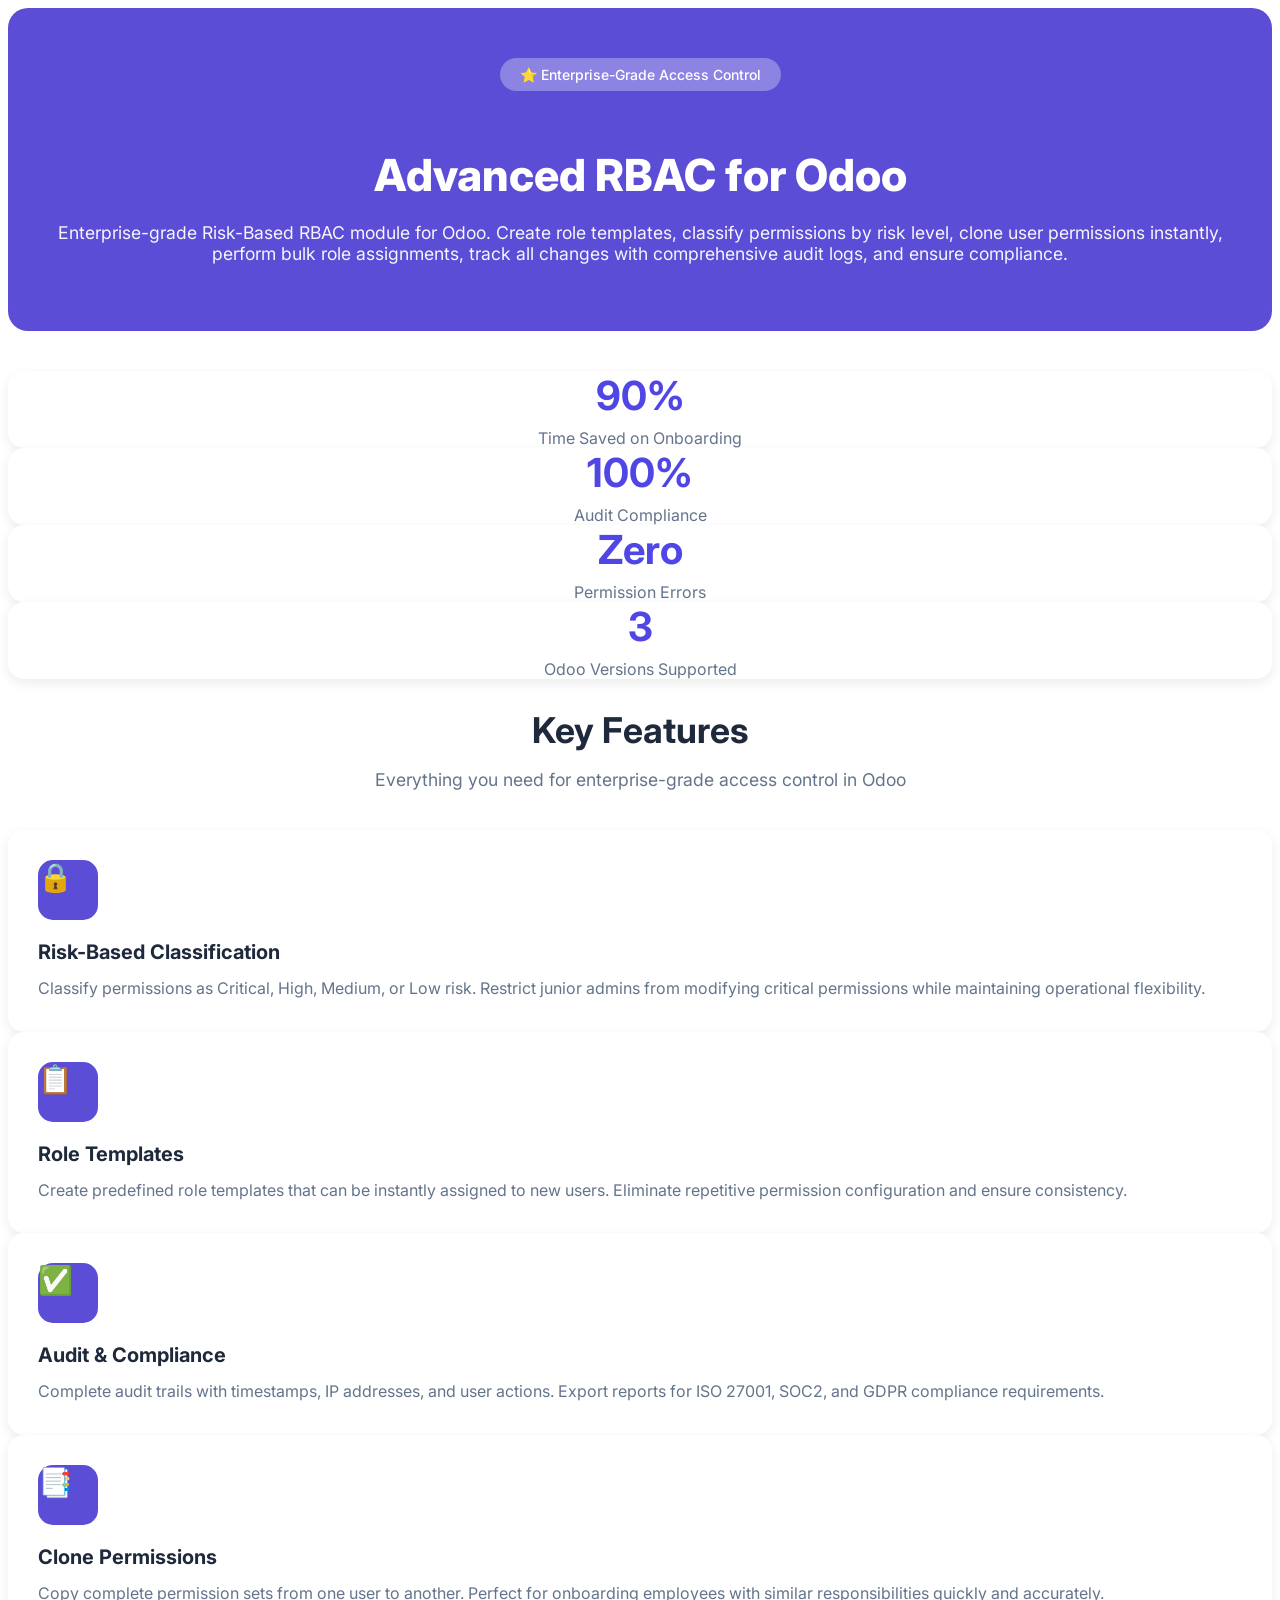
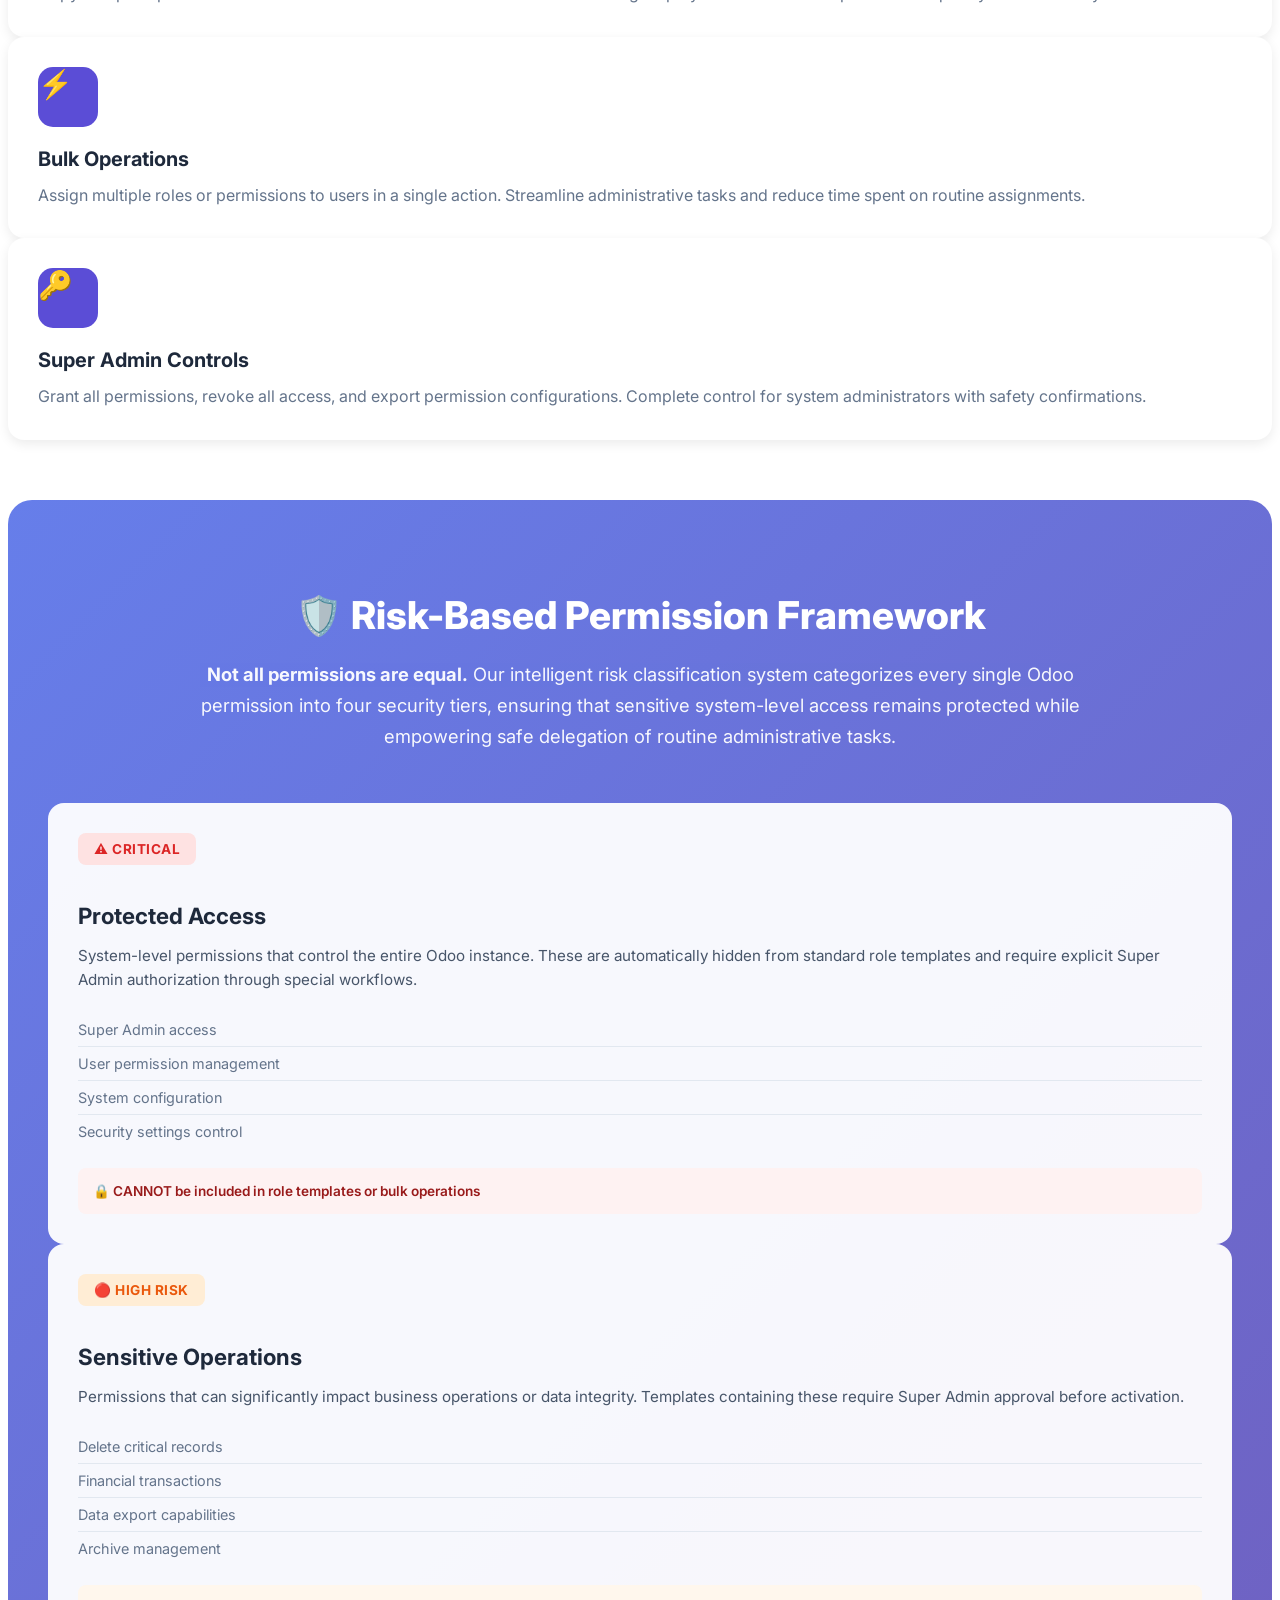
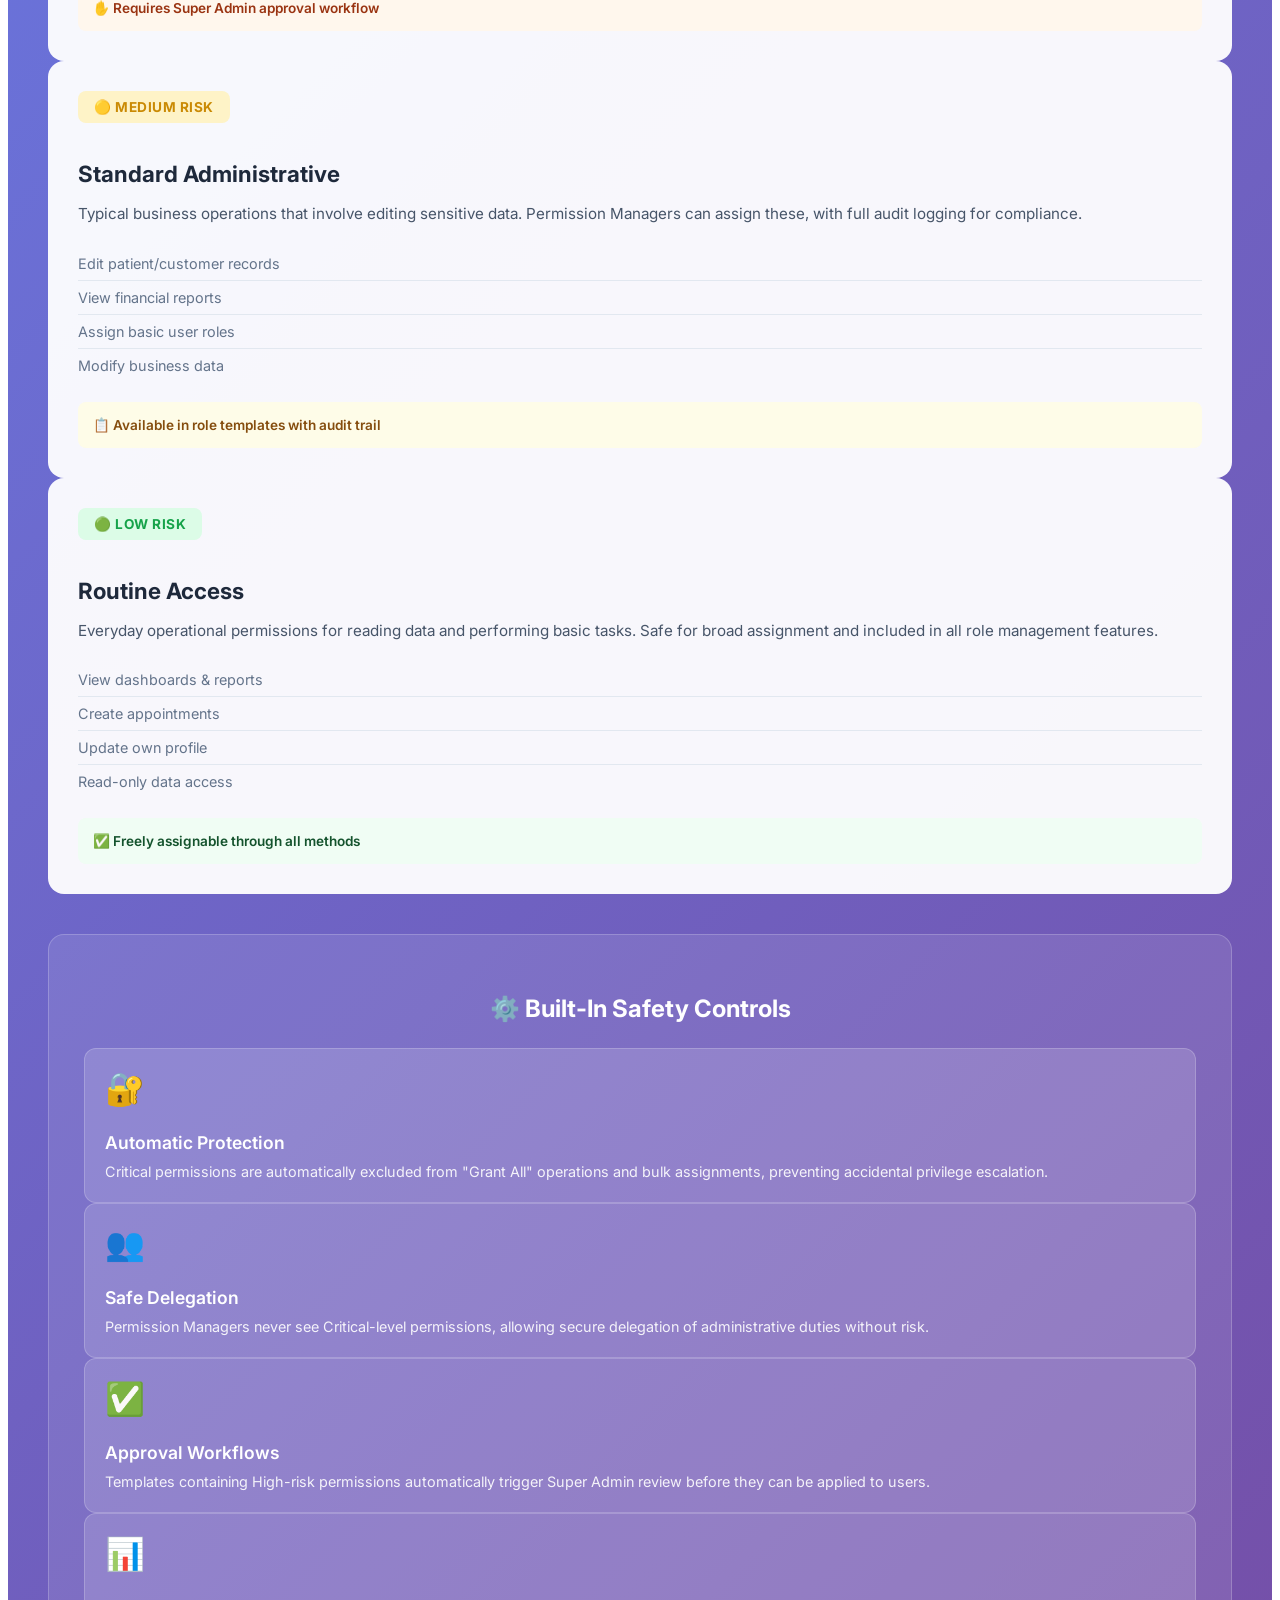
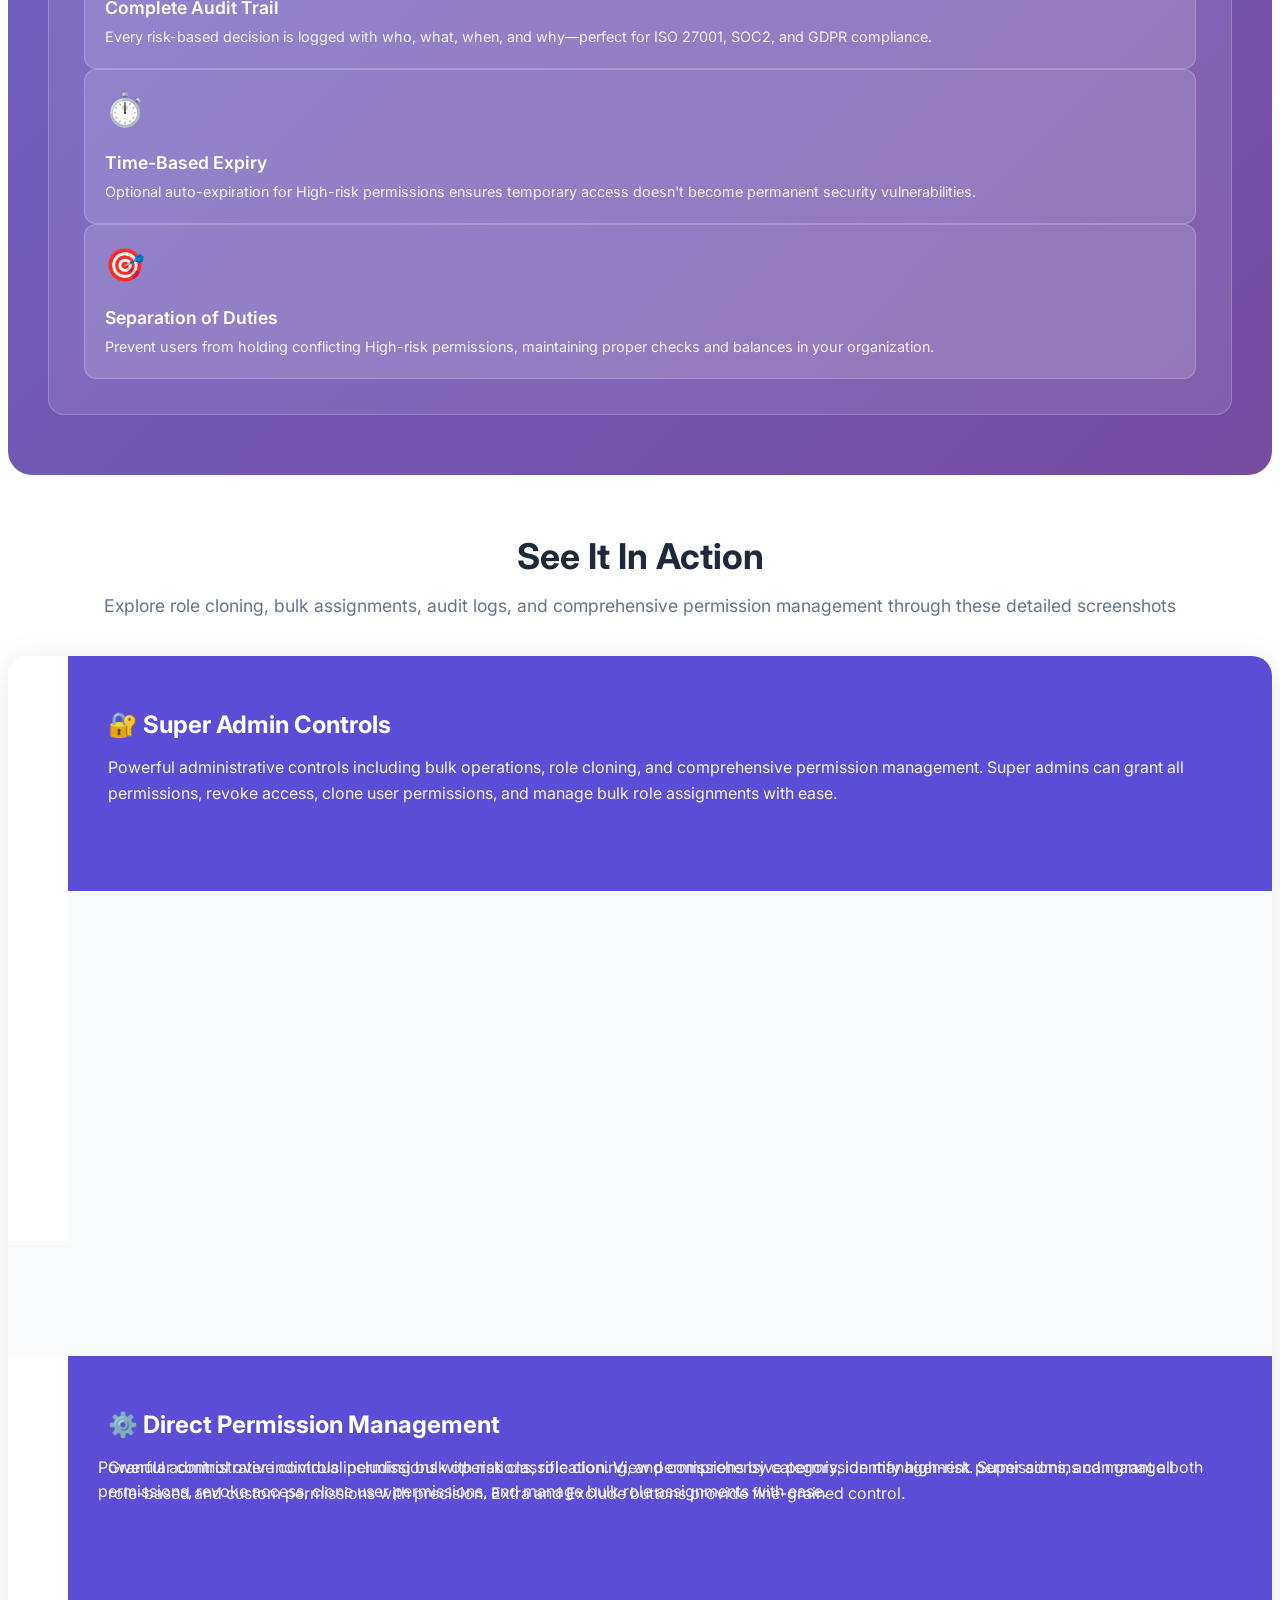
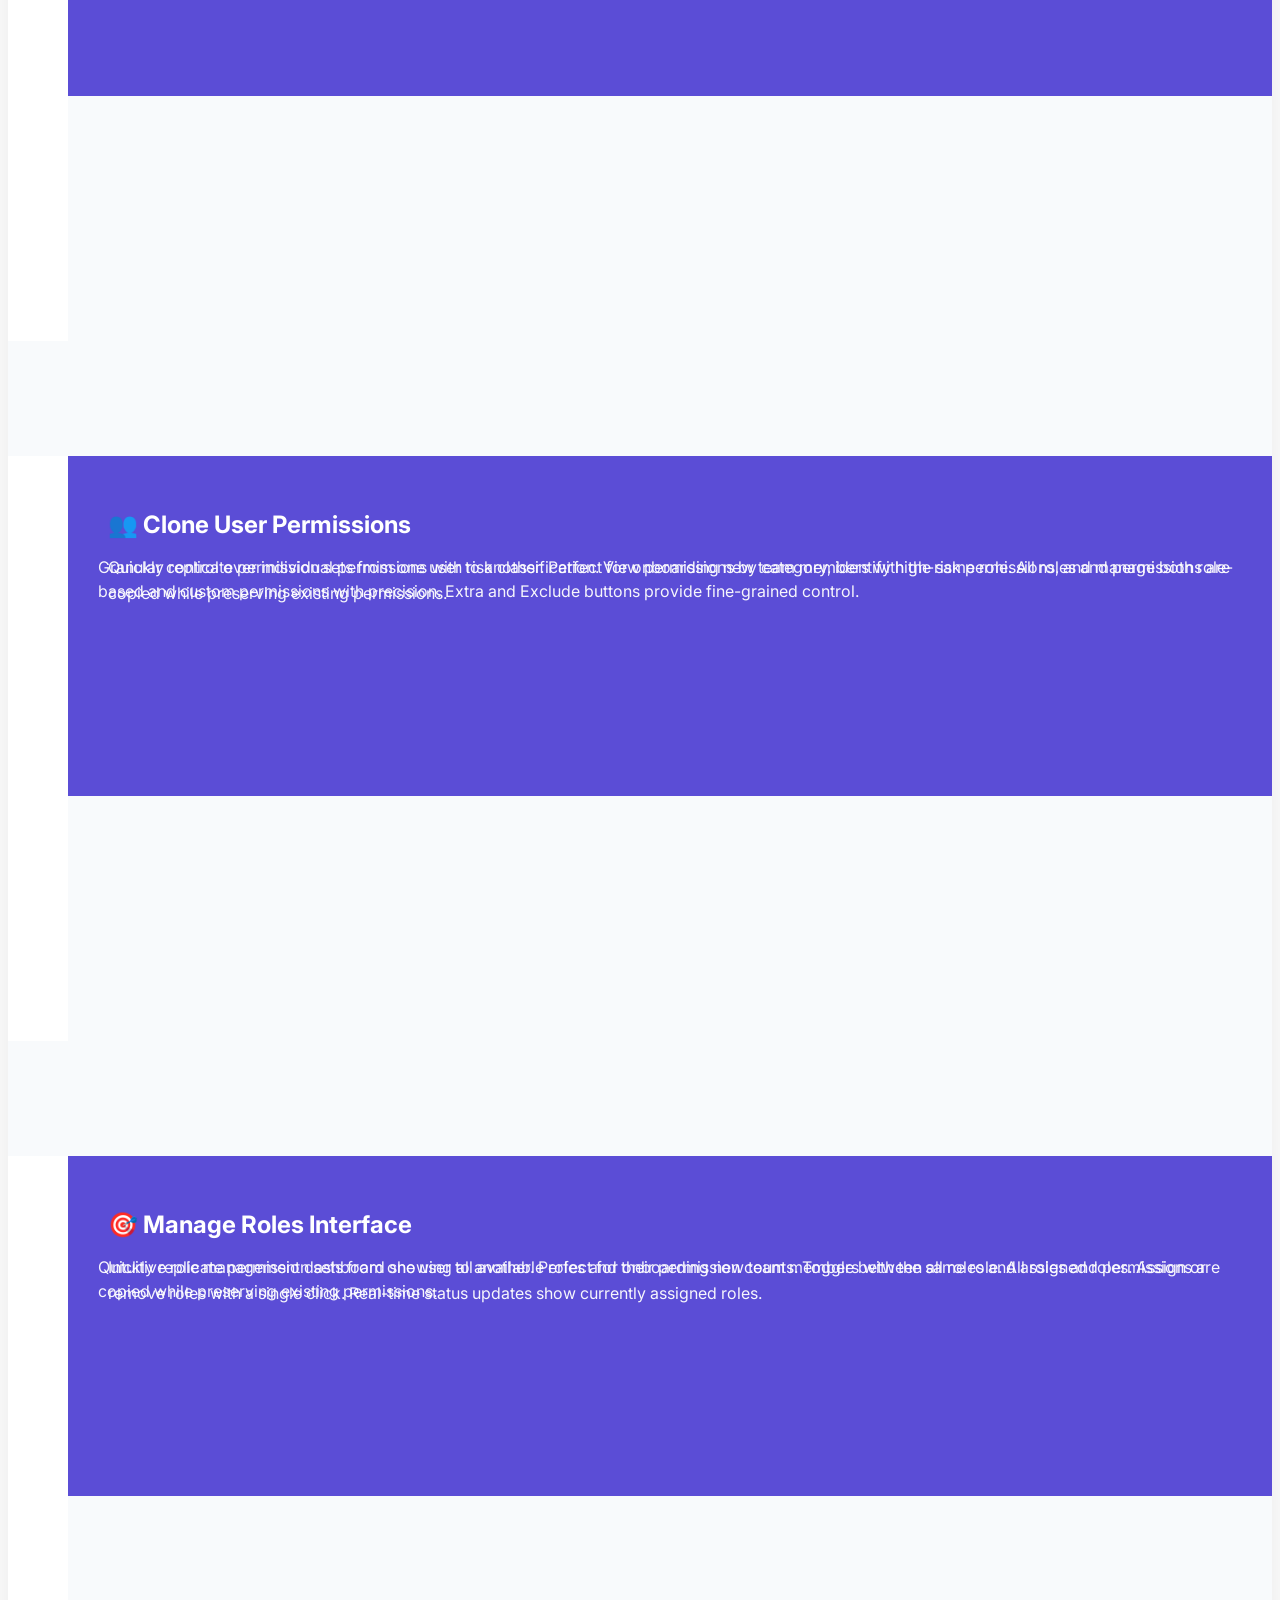
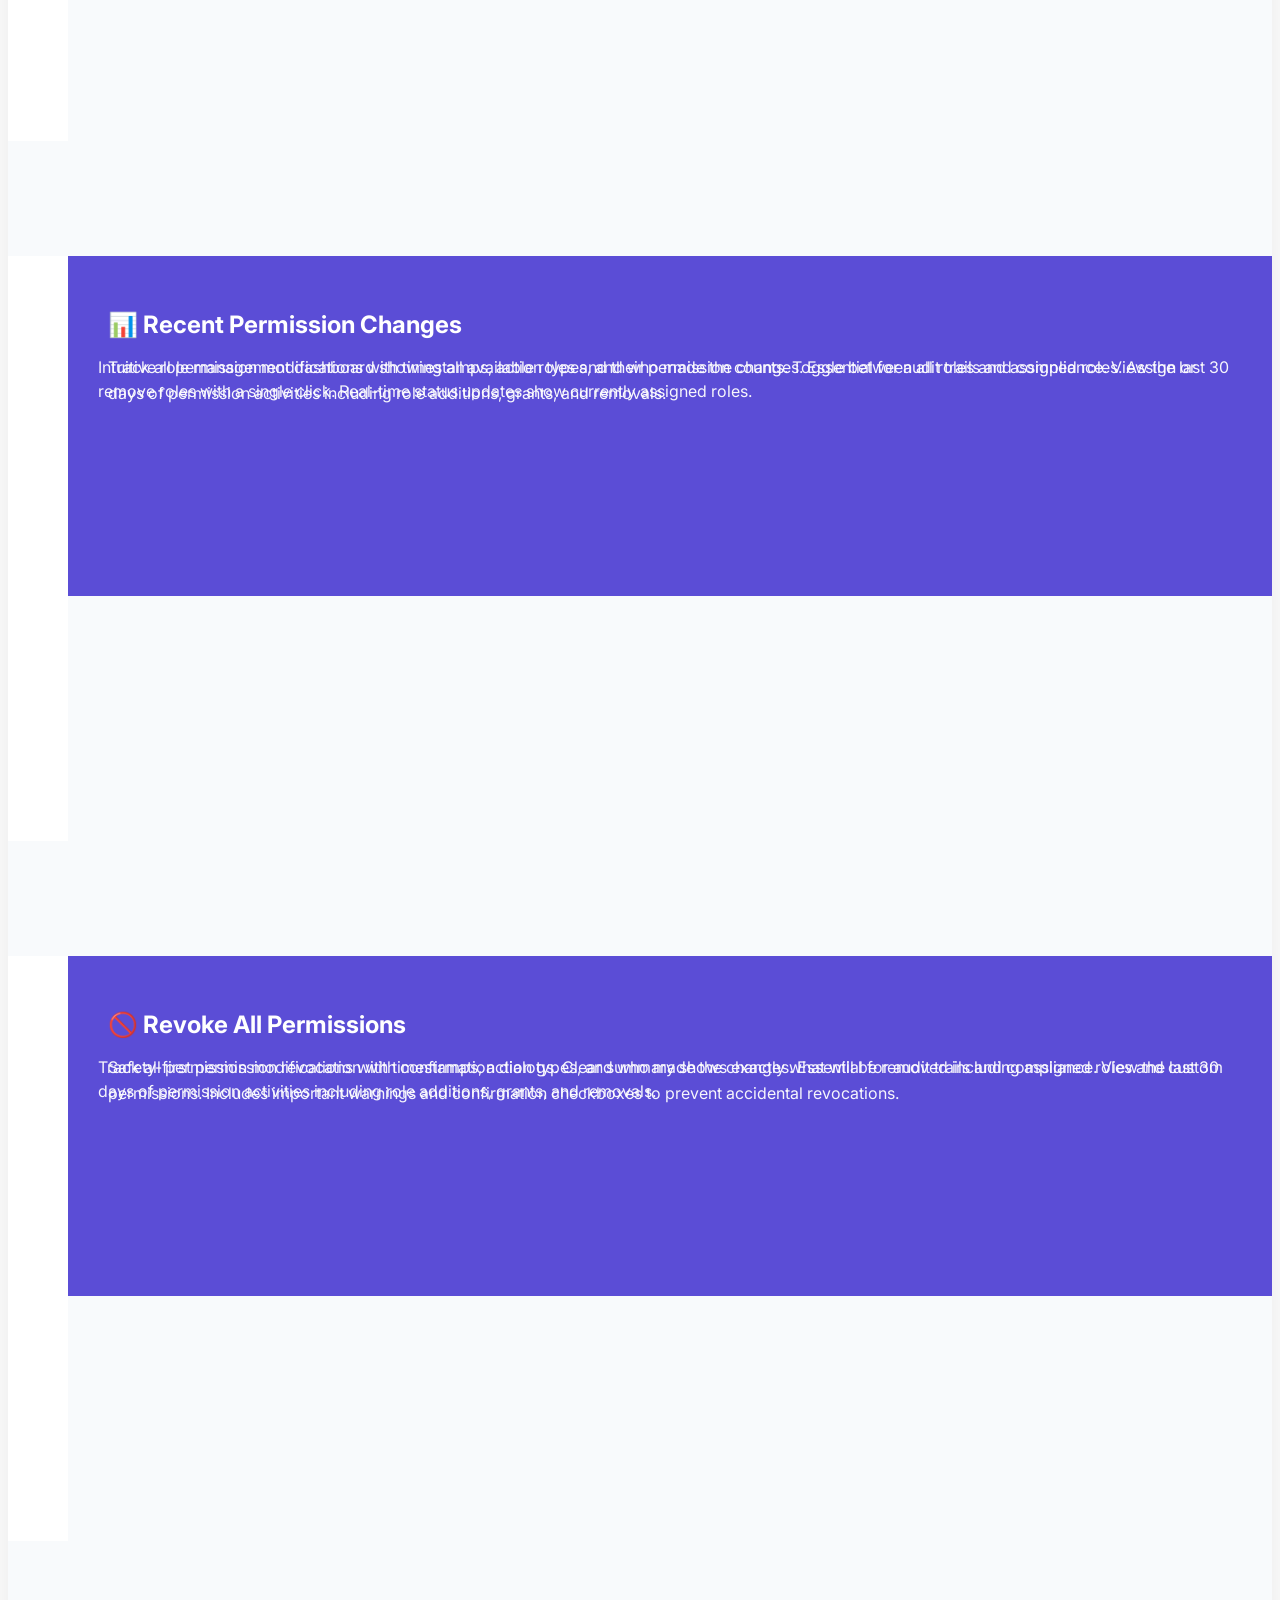
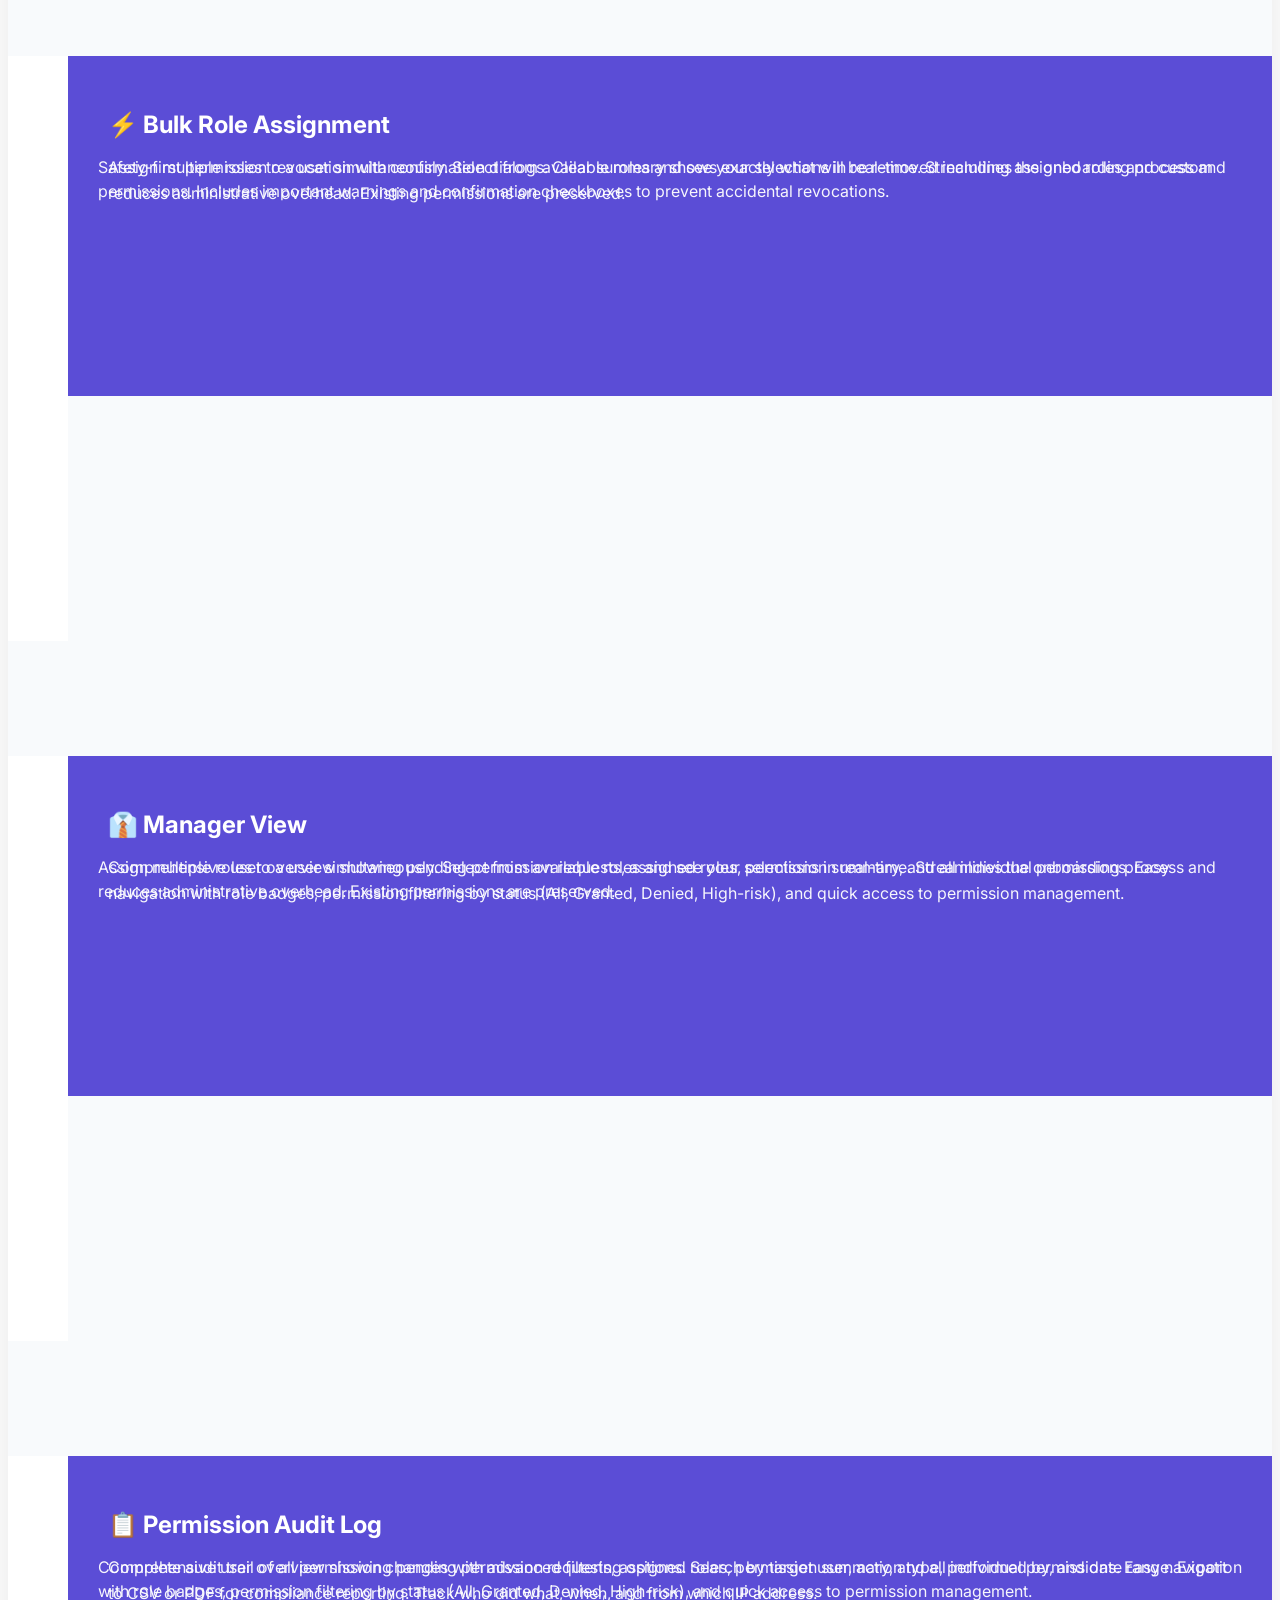
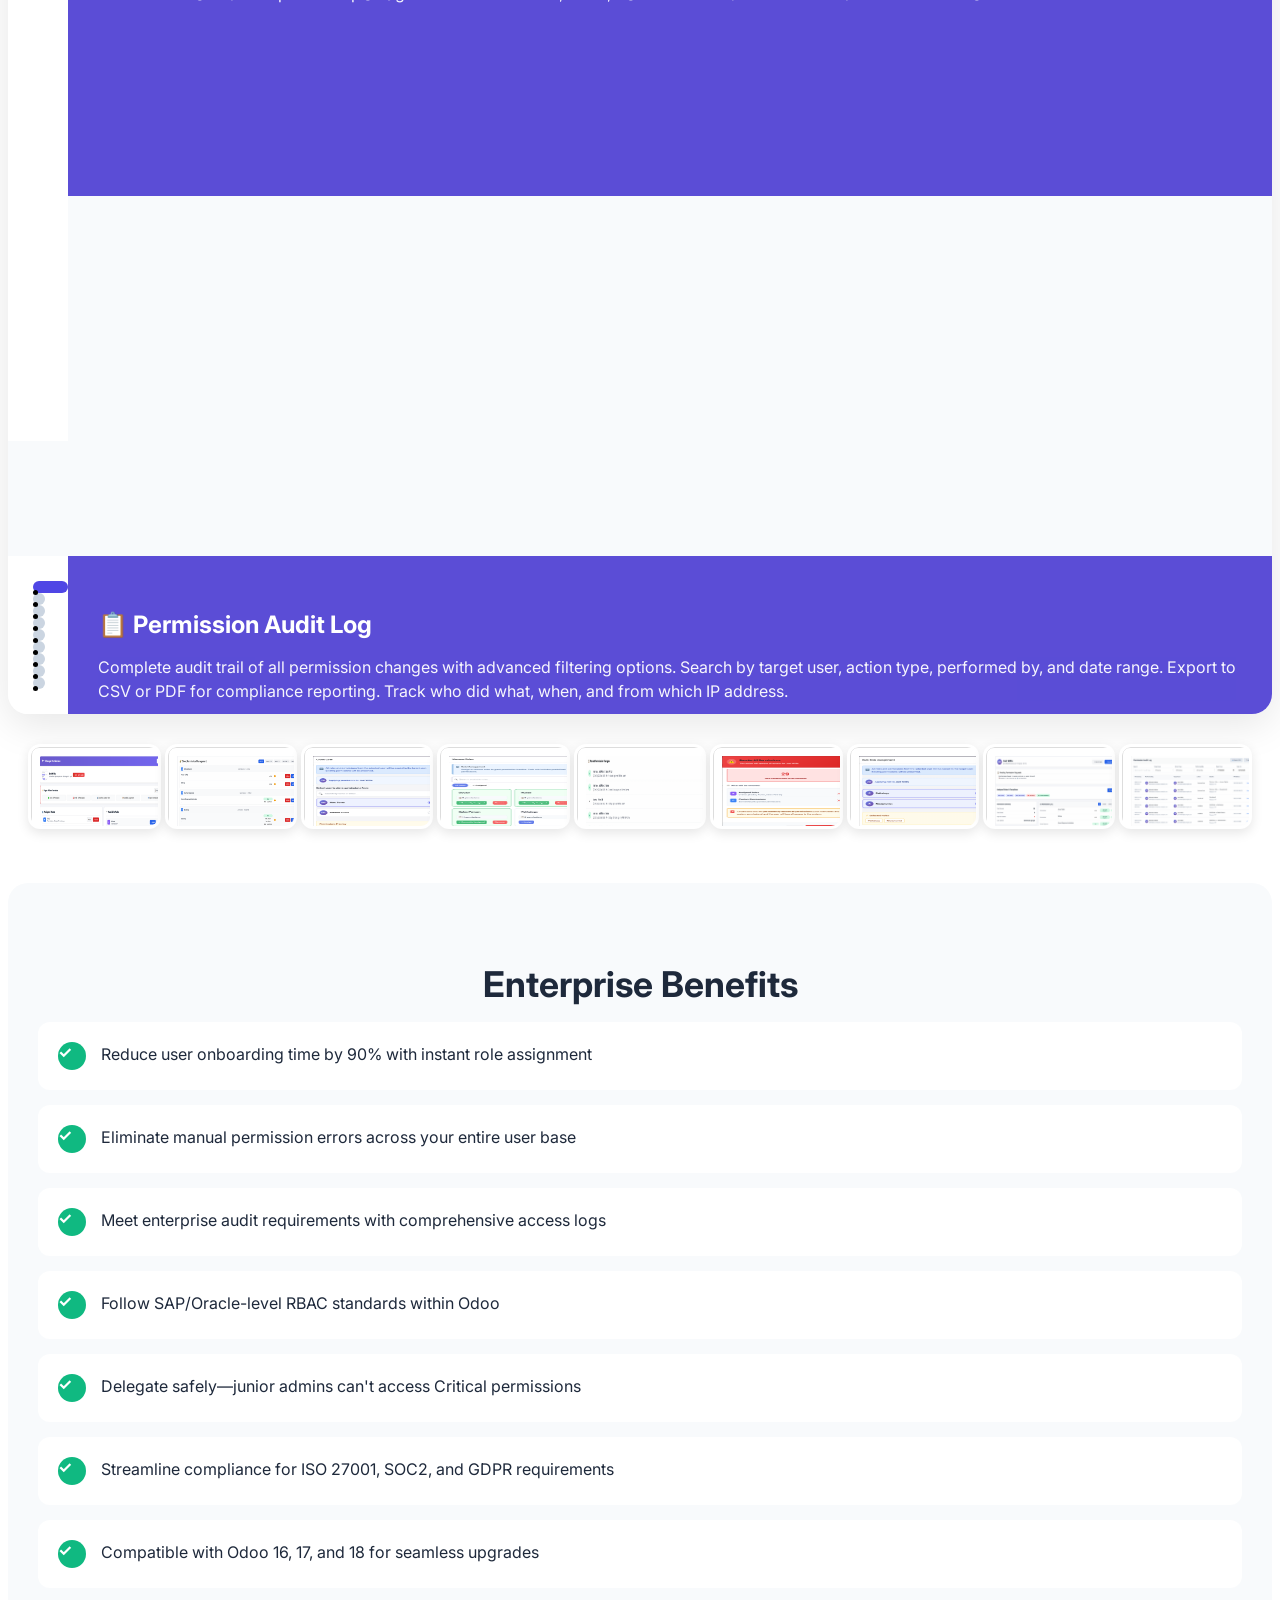
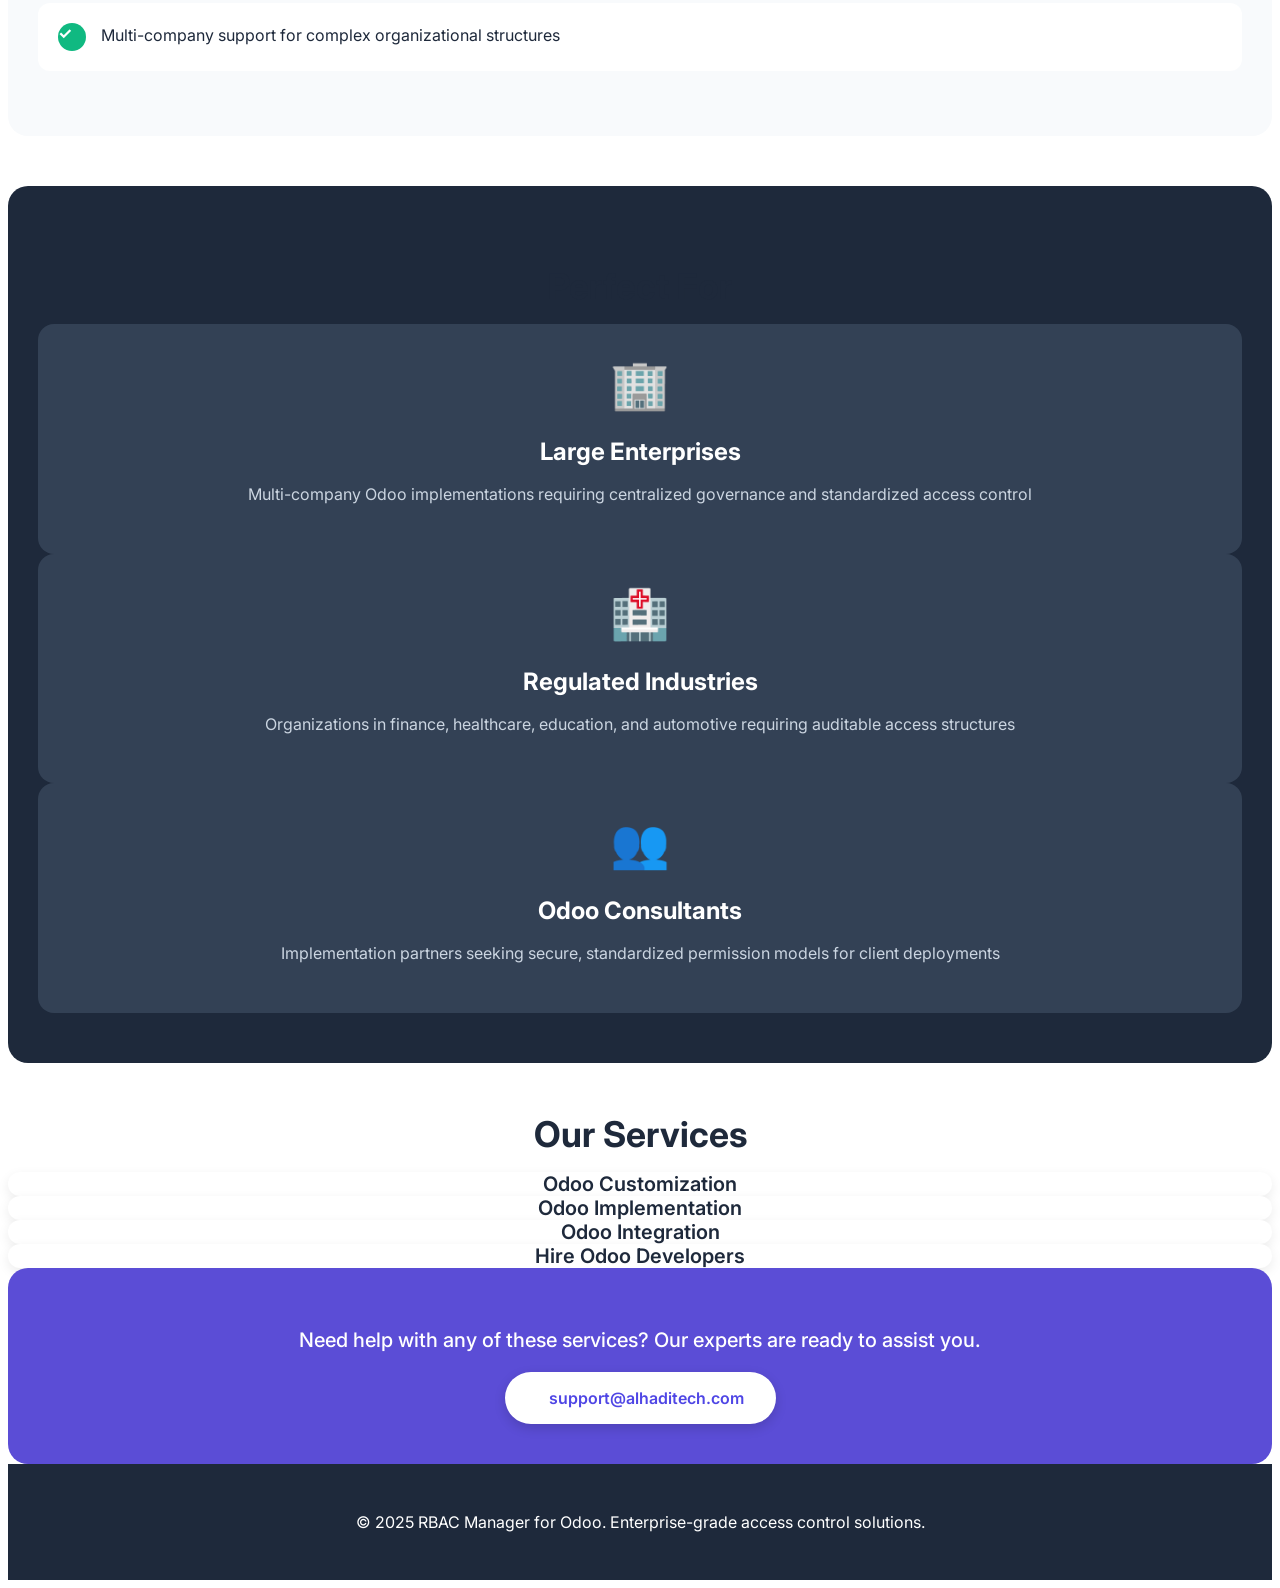
==== commit 1c57764f: "Revert "[FIX] description page changes." This reverts commit cad64d6b2299f243cc02b6c5ad09d0a8b9f4b23" ====
--- a/rbac_manager/static/description/index.html
+++ b/rbac_manager/static/description/index.html
@@ -910,142 +910,70 @@
 
                     <!-- Indicators/Dots -->
                     <div class="carousel-indicators"
-                         style="position: relative; margin: 30px 0; text-align: center;">
-                        <li type="button"
-                                class="rbac-thumbnail oe_row_tab border-0 active"
-                                data-bs-target="#rbacCarousel"
-                                data-bs-slide-to="0"
-                                aria-current="true"
-                                aria-label="Super Admin"
-                                style="aspect-ratio: 16/10;border-radius: 12px;overflow: hidden;cursor: pointer;border: 3px solid transparent;transition: all 0.3s ease;background-color: white;box-shadow: 0 4px 12px rgba(0, 0, 0, 0.1);display: inline-block;width: 10%;">
-                            <img src="super_admin_1.png" alt="Super Admin" loading="lazy"
-                                 style="width: 100%;padding: 8px;max-width: 100%;border: 1px solid #ddd;border-radius: 8px;box-shadow: 0 2px 8px rgba(0, 0, 0, 0.1);min-height: 100%;height: 70px !important;object-fit: fill !important;">
-                        </li>
-                        <li type="button"
-                                class="rbac-thumbnail oe_row_tab border-0"
-                                data-bs-target="#rbacCarousel"
-                                data-bs-slide-to="1"
-                                aria-label="Permission Management"
-                                style="aspect-ratio: 16/10;border-radius: 12px;overflow: hidden;cursor: pointer;border: 3px solid transparent;transition: all 0.3s ease;background-color: white;box-shadow: 0 4px 12px rgba(0, 0, 0, 0.1);display: inline-block;width: 10%;">
-                            <img src="super_admin2.png" alt="Permission Management" loading="lazy"
-                                 style="width: 100%;padding: 8px;max-width: 100%;border: 1px solid #ddd;border-radius: 8px;box-shadow: 0 2px 8px rgba(0, 0, 0, 0.1);min-height: 100%;height: 70px !important;object-fit: fill !important;">
-                        </li>
-                        <li type="button"
-                                class="rbac-thumbnail oe_row_tab border-0"
-                                data-bs-target="#rbacCarousel"
-                                data-bs-slide-to="2"
-                                aria-label="Clone User"
-                                style="aspect-ratio: 16/10;border-radius: 12px;overflow: hidden;cursor: pointer;border: 3px solid transparent;transition: all 0.3s ease;background-color: white;box-shadow: 0 4px 12px rgba(0, 0, 0, 0.1);display: inline-block;width: 10%;">
-                            <img src="clone.png" alt="Clone User" loading="lazy"
-                                 style="width: 100%;padding: 8px;max-width: 100%;border: 1px solid #ddd;border-radius: 8px;box-shadow: 0 2px 8px rgba(0, 0, 0, 0.1);min-height: 100%;height: 70px !important;object-fit: fill !important;">
-                        </li>
-                        <li type="button"
-                                class="rbac-thumbnail oe_row_tab border-0"
-                                data-bs-target="#rbacCarousel"
-                                data-bs-slide-to="3"
-                                aria-label="Manage Roles"
-                                style="aspect-ratio: 16/10;border-radius: 12px;overflow: hidden;cursor: pointer;border: 3px solid transparent;transition: all 0.3s ease;background-color: white;box-shadow: 0 4px 12px rgba(0, 0, 0, 0.1);display: inline-block;width: 10%;">
-                            <img src="manage_role_manage.png" alt="Manage Roles" loading="lazy"
-                                 style="width: 100%;padding: 8px;max-width: 100%;border: 1px solid #ddd;border-radius: 8px;box-shadow: 0 2px 8px rgba(0, 0, 0, 0.1);min-height: 100%;height: 70px !important;object-fit: fill !important;">
-                        </li>
-                        <li type="button"
-                                class="rbac-thumbnail oe_row_tab border-0"
-                                data-bs-target="#rbacCarousel"
-                                data-bs-slide-to="4"
-                                aria-label="Recent Changes"
-                                style="aspect-ratio: 16/10;border-radius: 12px;overflow: hidden;cursor: pointer;border: 3px solid transparent;transition: all 0.3s ease;background-color: white;box-shadow: 0 4px 12px rgba(0, 0, 0, 0.1);display: inline-block;width: 10%;">
-                            <img src="recent_perm.png" alt="Recent Changes" loading="lazy"
-                                 style="width: 100%;padding: 8px;max-width: 100%;border: 1px solid #ddd;border-radius: 8px;box-shadow: 0 2px 8px rgba(0, 0, 0, 0.1);min-height: 100%;height: 70px !important;object-fit: fill !important;">
-                        </li>
-                        <li type="button"
-                                class="rbac-thumbnail oe_row_tab border-0"
-                                data-bs-target="#rbacCarousel"
-                                data-bs-slide-to="5"
-                                aria-label="Revoke All"
-                                style="aspect-ratio: 16/10;border-radius: 12px;overflow: hidden;cursor: pointer;border: 3px solid transparent;transition: all 0.3s ease;background-color: white;box-shadow: 0 4px 12px rgba(0, 0, 0, 0.1);display: inline-block;width: 10%;">
-                            <img src="revoke_all.png" alt="Revoke All" loading="lazy"
-                                 style="width: 100%;padding: 8px;max-width: 100%;border: 1px solid #ddd;border-radius: 8px;box-shadow: 0 2px 8px rgba(0, 0, 0, 0.1);min-height: 100%;height: 70px !important;object-fit: fill !important;">
-                        </li>
-                        <li type="button"
-                                class="rbac-thumbnail oe_row_tab border-0"
-                                data-bs-target="#rbacCarousel"
-                                data-bs-slide-to="6"
-                                aria-label="Bulk Assignment"
-                                style="aspect-ratio: 16/10;border-radius: 12px;overflow: hidden;cursor: pointer;border: 3px solid transparent;transition: all 0.3s ease;background-color: white;box-shadow: 0 4px 12px rgba(0, 0, 0, 0.1);display: inline-block;width: 10%;">
-                            <img src="bulk_role.png" alt="Bulk Assignment" loading="lazy"
-                                 style="width: 100%;padding: 8px;max-width: 100%;border: 1px solid #ddd;border-radius: 8px;box-shadow: 0 2px 8px rgba(0, 0, 0, 0.1);min-height: 100%;height: 70px !important;object-fit: fill !important;">
-                        </li>
-                        <li type="button"
-                                class="rbac-thumbnail oe_row_tab border-0"
-                                data-bs-target="#rbacCarousel"
-                                data-bs-slide-to="7"
-                                aria-label="Manager View"
-                                style="aspect-ratio: 16/10;border-radius: 12px;overflow: hidden;cursor: pointer;border: 3px solid transparent;transition: all 0.3s ease;background-color: white;box-shadow: 0 4px 12px rgba(0, 0, 0, 0.1);display: inline-block;width: 10%;">
-                            <img src="managerview.png" alt="Manager View" loading="lazy"
-                                 style="width: 100%;padding: 8px;max-width: 100%;border: 1px solid #ddd;border-radius: 8px;box-shadow: 0 2px 8px rgba(0, 0, 0, 0.1);min-height: 100%;height: 70px !important;object-fit: fill !important;">
-                        </li>
-                        <li type="button"
-                                class="rbac-thumbnail oe_row_tab border-0"
-                                data-bs-target="#rbacCarousel"
-                                data-bs-slide-to="8"
-                                aria-label="Audit Log"
-                                style="aspect-ratio: 16/10;border-radius: 12px;overflow: hidden;cursor: pointer;border: 3px solid transparent;transition: all 0.3s ease;background-color: white;box-shadow: 0 4px 12px rgba(0, 0, 0, 0.1);display: inline-block;width: 10%;">
-                            <img src="audit_log.png" alt="Audit Log" loading="lazy"
-                                 style="width: 100%;padding: 8px;max-width: 100%;border: 1px solid #ddd;border-radius: 8px;box-shadow: 0 2px 8px rgba(0, 0, 0, 0.1);min-height: 100%;height: 70px !important;object-fit: fill !important;">
-                        </li>
+                         style="position: relative;margin: 0;padding: 25px;">
+                        <li data-bs-target="#rbacCarousel" data-bs-slide-to="0" class="active" aria-current="true"
+                            aria-label="Slide 1"></li>
+                        <li data-bs-target="#rbacCarousel" data-bs-slide-to="1" aria-label="Slide 2"></li>
+                        <li data-bs-target="#rbacCarousel" data-bs-slide-to="2" aria-label="Slide 3"></li>
+                        <li data-bs-target="#rbacCarousel" data-bs-slide-to="3" aria-label="Slide 4"></li>
+                        <li data-bs-target="#rbacCarousel" data-bs-slide-to="4" aria-label="Slide 5"></li>
+                        <li data-bs-target="#rbacCarousel" data-bs-slide-to="5" aria-label="Slide 6"></li>
+                        <li data-bs-target="#rbacCarousel" data-bs-slide-to="6" aria-label="Slide 7"></li>
+                        <li data-bs-target="#rbacCarousel" data-bs-slide-to="7" aria-label="Slide 8"></li>
+                        <li data-bs-target="#rbacCarousel" data-bs-slide-to="8" aria-label="Slide 9"></li>
                     </div>
                 </div>
 
-<!--                &lt;!&ndash; Thumbnails &ndash;&gt;-->
-<!--                <div class="rbac-thumbnails"-->
-<!--                     style="text-align: center; margin: 30px 0;">-->
-<!--                    <div class="rbac-thumbnail oe_row_tab border-0 active" data-bs-target="#rbacCarousel"-->
-<!--                         data-bs-slide-to="0"-->
-<!--                         style="aspect-ratio: 16/10;border-radius: 12px;overflow: hidden;cursor: pointer;border: 3px solid transparent;transition: all 0.3s ease;background-color: white;box-shadow: 0 4px 12px rgba(0, 0, 0, 0.1);display: inline-block;width: 10%; cursor: pointer;">-->
-<!--                        <img src="super_admin_1.png" alt="Super Admin" loading="lazy"-->
-<!--                             style="width: 100%;padding: 8px;max-width: 100%;border: 1px solid #ddd;border-radius: 8px;box-shadow: 0 2px 8px rgba(0, 0, 0, 0.1);min-height: 100%;height: 70px !important;object-fit: fill !important;">-->
-<!--                    </div>-->
-<!--                    <div class="rbac-thumbnail oe_row_tab border-0" data-bs-target="#rbacCarousel" data-bs-slide-to="1"-->
-<!--                         style="aspect-ratio: 16/10;border-radius: 12px;overflow: hidden;cursor: pointer;border: 3px solid transparent;transition: all 0.3s ease;background-color: white;box-shadow: 0 4px 12px rgba(0, 0, 0, 0.1);display: inline-block;width: 10%; cursor: pointer;">-->
-<!--                        <img src="super_admin2.png" alt="Permission Management" loading="lazy"-->
-<!--                             style="width: 100%;padding: 8px;max-width: 100%;border: 1px solid #ddd;border-radius: 8px;box-shadow: 0 2px 8px rgba(0, 0, 0, 0.1);min-height: 100%;height: 70px !important;object-fit: fill !important;">-->
-<!--                    </div>-->
-<!--                    <div class="rbac-thumbnail oe_row_tab border-0" data-bs-target="#rbacCarousel" data-bs-slide-to="2"-->
-<!--                         style="aspect-ratio: 16/10;border-radius: 12px;overflow: hidden;cursor: pointer;border: 3px solid transparent;transition: all 0.3s ease;background-color: white;box-shadow: 0 4px 12px rgba(0, 0, 0, 0.1);display: inline-block;width: 10%; cursor: pointer;">-->
-<!--                        <img src="clone.png" alt="Clone User" loading="lazy"-->
-<!--                             style="width: 100%;padding: 8px;max-width: 100%;border: 1px solid #ddd;border-radius: 8px;box-shadow: 0 2px 8px rgba(0, 0, 0, 0.1);min-height: 100%;height: 70px !important;object-fit: fill !important;">-->
-<!--                    </div>-->
-<!--                    <div class="rbac-thumbnail oe_row_tab border-0" data-bs-target="#rbacCarousel" data-bs-slide-to="3"-->
-<!--                         style="aspect-ratio: 16/10;border-radius: 12px;overflow: hidden;cursor: pointer;border: 3px solid transparent;transition: all 0.3s ease;background-color: white;box-shadow: 0 4px 12px rgba(0, 0, 0, 0.1);display: inline-block;width: 10%; cursor: pointer;">-->
-<!--                        <img src="manage_role_manage.png" alt="Manage Roles" loading="lazy"-->
-<!--                             style="width: 100%;padding: 8px;max-width: 100%;border: 1px solid #ddd;border-radius: 8px;box-shadow: 0 2px 8px rgba(0, 0, 0, 0.1);min-height: 100%;height: 70px !important;object-fit: fill !important;">-->
-<!--                    </div>-->
-<!--                    <div class="rbac-thumbnail oe_row_tab border-0" data-bs-target="#rbacCarousel" data-bs-slide-to="4"-->
-<!--                         style="aspect-ratio: 16/10;border-radius: 12px;overflow: hidden;cursor: pointer;border: 3px solid transparent;transition: all 0.3s ease;background-color: white;box-shadow: 0 4px 12px rgba(0, 0, 0, 0.1);display: inline-block;width: 10%; cursor: pointer;">-->
-<!--                        <img src="recent_perm.png" alt="Recent Changes" loading="lazy"-->
-<!--                             style="width: 100%;padding: 8px;max-width: 100%;border: 1px solid #ddd;border-radius: 8px;box-shadow: 0 2px 8px rgba(0, 0, 0, 0.1);min-height: 100%;height: 70px !important;object-fit: fill !important;">-->
-<!--                    </div>-->
-<!--                    <div class="rbac-thumbnail oe_row_tab border-0" data-bs-target="#rbacCarousel" data-bs-slide-to="5"-->
-<!--                         style="aspect-ratio: 16/10;border-radius: 12px;overflow: hidden;cursor: pointer;border: 3px solid transparent;transition: all 0.3s ease;background-color: white;box-shadow: 0 4px 12px rgba(0, 0, 0, 0.1);display: inline-block;width: 10%; cursor: pointer;">-->
-<!--                        <img src="revoke_all.png" alt="Revoke All" loading="lazy"-->
-<!--                             style="width: 100%;padding: 8px;max-width: 100%;border: 1px solid #ddd;border-radius: 8px;box-shadow: 0 2px 8px rgba(0, 0, 0, 0.1);min-height: 100%;height: 70px !important;object-fit: fill !important;">-->
-<!--                    </div>-->
-<!--                    <div class="rbac-thumbnail oe_row_tab border-0" data-bs-target="#rbacCarousel" data-bs-slide-to="6"-->
-<!--                         style="aspect-ratio: 16/10;border-radius: 12px;overflow: hidden;cursor: pointer;border: 3px solid transparent;transition: all 0.3s ease;background-color: white;box-shadow: 0 4px 12px rgba(0, 0, 0, 0.1);display: inline-block;width: 10%; cursor: pointer;">-->
-<!--                        <img src="bulk_role.png" alt="Bulk Assignment" loading="lazy"-->
-<!--                             style="width: 100%;padding: 8px;max-width: 100%;border: 1px solid #ddd;border-radius: 8px;box-shadow: 0 2px 8px rgba(0, 0, 0, 0.1);min-height: 100%;height: 70px !important;object-fit: fill !important;">-->
-<!--                    </div>-->
-<!--                    <div class="rbac-thumbnail oe_row_tab border-0" data-bs-target="#rbacCarousel" data-bs-slide-to="7"-->
-<!--                         style="aspect-ratio: 16/10;border-radius: 12px;overflow: hidden;cursor: pointer;border: 3px solid transparent;transition: all 0.3s ease;background-color: white;box-shadow: 0 4px 12px rgba(0, 0, 0, 0.1);display: inline-block;width: 10%; cursor: pointer;">-->
-<!--                        <img src="managerview.png" alt="Manager View" loading="lazy"-->
-<!--                             style="width: 100%;padding: 8px;max-width: 100%;border: 1px solid #ddd;border-radius: 8px;box-shadow: 0 2px 8px rgba(0, 0, 0, 0.1);min-height: 100%;height: 70px !important;object-fit: fill !important;">-->
-<!--                    </div>-->
-<!--                    <div class="rbac-thumbnail oe_row_tab border-0" data-bs-target="#rbacCarousel" data-bs-slide-to="8"-->
-<!--                         style="aspect-ratio: 16/10;border-radius: 12px;overflow: hidden;cursor: pointer;border: 3px solid transparent;transition: all 0.3s ease;background-color: white;box-shadow: 0 4px 12px rgba(0, 0, 0, 0.1);display: inline-block;width: 10%; cursor: pointer;">-->
-<!--                        <img src="audit_log.png" alt="Audit Log" loading="lazy"-->
-<!--                             style="width: 100%;padding: 8px;max-width: 100%;border: 1px solid #ddd;border-radius: 8px;box-shadow: 0 2px 8px rgba(0, 0, 0, 0.1);min-height: 100%;height: 70px !important;object-fit: fill !important;">-->
-<!--                    </div>-->
-<!--                </div>-->
+                <!-- Thumbnails -->
+                <div class="rbac-thumbnails"
+                     style="text-align: center; margin: 30px 0;">
+                    <div class="rbac-thumbnail oe_row_tab border-0 active" data-bs-target="#rbacCarousel"
+                         data-bs-slide-to="0"
+                         style="aspect-ratio: 16/10;border-radius: 12px;overflow: hidden;cursor: pointer;border: 3px solid transparent;transition: all 0.3s ease;background-color: white;box-shadow: 0 4px 12px rgba(0, 0, 0, 0.1);display: inline-block;width: 10%; cursor: pointer;">
+                        <img src="super_admin_1.png" alt="Super Admin" loading="lazy"
+                             style="width: 100%;padding: 8px;max-width: 100%;border: 1px solid #ddd;border-radius: 8px;box-shadow: 0 2px 8px rgba(0, 0, 0, 0.1);min-height: 100%;height: 70px !important;object-fit: fill !important;">
+                    </div>
+                    <div class="rbac-thumbnail oe_row_tab border-0" data-bs-target="#rbacCarousel" data-bs-slide-to="1"
+                         style="aspect-ratio: 16/10;border-radius: 12px;overflow: hidden;cursor: pointer;border: 3px solid transparent;transition: all 0.3s ease;background-color: white;box-shadow: 0 4px 12px rgba(0, 0, 0, 0.1);display: inline-block;width: 10%; cursor: pointer;">
+                        <img src="super_admin2.png" alt="Permission Management" loading="lazy"
+                             style="width: 100%;padding: 8px;max-width: 100%;border: 1px solid #ddd;border-radius: 8px;box-shadow: 0 2px 8px rgba(0, 0, 0, 0.1);min-height: 100%;height: 70px !important;object-fit: fill !important;">
+                    </div>
+                    <div class="rbac-thumbnail oe_row_tab border-0" data-bs-target="#rbacCarousel" data-bs-slide-to="2"
+                         style="aspect-ratio: 16/10;border-radius: 12px;overflow: hidden;cursor: pointer;border: 3px solid transparent;transition: all 0.3s ease;background-color: white;box-shadow: 0 4px 12px rgba(0, 0, 0, 0.1);display: inline-block;width: 10%; cursor: pointer;">
+                        <img src="clone.png" alt="Clone User" loading="lazy"
+                             style="width: 100%;padding: 8px;max-width: 100%;border: 1px solid #ddd;border-radius: 8px;box-shadow: 0 2px 8px rgba(0, 0, 0, 0.1);min-height: 100%;height: 70px !important;object-fit: fill !important;">
+                    </div>
+                    <div class="rbac-thumbnail oe_row_tab border-0" data-bs-target="#rbacCarousel" data-bs-slide-to="3"
+                         style="aspect-ratio: 16/10;border-radius: 12px;overflow: hidden;cursor: pointer;border: 3px solid transparent;transition: all 0.3s ease;background-color: white;box-shadow: 0 4px 12px rgba(0, 0, 0, 0.1);display: inline-block;width: 10%; cursor: pointer;">
+                        <img src="manage_role_manage.png" alt="Manage Roles" loading="lazy"
+                             style="width: 100%;padding: 8px;max-width: 100%;border: 1px solid #ddd;border-radius: 8px;box-shadow: 0 2px 8px rgba(0, 0, 0, 0.1);min-height: 100%;height: 70px !important;object-fit: fill !important;">
+                    </div>
+                    <div class="rbac-thumbnail oe_row_tab border-0" data-bs-target="#rbacCarousel" data-bs-slide-to="4"
+                         style="aspect-ratio: 16/10;border-radius: 12px;overflow: hidden;cursor: pointer;border: 3px solid transparent;transition: all 0.3s ease;background-color: white;box-shadow: 0 4px 12px rgba(0, 0, 0, 0.1);display: inline-block;width: 10%; cursor: pointer;">
+                        <img src="recent_perm.png" alt="Recent Changes" loading="lazy"
+                             style="width: 100%;padding: 8px;max-width: 100%;border: 1px solid #ddd;border-radius: 8px;box-shadow: 0 2px 8px rgba(0, 0, 0, 0.1);min-height: 100%;height: 70px !important;object-fit: fill !important;">
+                    </div>
+                    <div class="rbac-thumbnail oe_row_tab border-0" data-bs-target="#rbacCarousel" data-bs-slide-to="5"
+                         style="aspect-ratio: 16/10;border-radius: 12px;overflow: hidden;cursor: pointer;border: 3px solid transparent;transition: all 0.3s ease;background-color: white;box-shadow: 0 4px 12px rgba(0, 0, 0, 0.1);display: inline-block;width: 10%; cursor: pointer;">
+                        <img src="revoke_all.png" alt="Revoke All" loading="lazy"
+                             style="width: 100%;padding: 8px;max-width: 100%;border: 1px solid #ddd;border-radius: 8px;box-shadow: 0 2px 8px rgba(0, 0, 0, 0.1);min-height: 100%;height: 70px !important;object-fit: fill !important;">
+                    </div>
+                    <div class="rbac-thumbnail oe_row_tab border-0" data-bs-target="#rbacCarousel" data-bs-slide-to="6"
+                         style="aspect-ratio: 16/10;border-radius: 12px;overflow: hidden;cursor: pointer;border: 3px solid transparent;transition: all 0.3s ease;background-color: white;box-shadow: 0 4px 12px rgba(0, 0, 0, 0.1);display: inline-block;width: 10%; cursor: pointer;">
+                        <img src="bulk_role.png" alt="Bulk Assignment" loading="lazy"
+                             style="width: 100%;padding: 8px;max-width: 100%;border: 1px solid #ddd;border-radius: 8px;box-shadow: 0 2px 8px rgba(0, 0, 0, 0.1);min-height: 100%;height: 70px !important;object-fit: fill !important;">
+                    </div>
+                    <div class="rbac-thumbnail oe_row_tab border-0" data-bs-target="#rbacCarousel" data-bs-slide-to="7"
+                         style="aspect-ratio: 16/10;border-radius: 12px;overflow: hidden;cursor: pointer;border: 3px solid transparent;transition: all 0.3s ease;background-color: white;box-shadow: 0 4px 12px rgba(0, 0, 0, 0.1);display: inline-block;width: 10%; cursor: pointer;">
+                        <img src="managerview.png" alt="Manager View" loading="lazy"
+                             style="width: 100%;padding: 8px;max-width: 100%;border: 1px solid #ddd;border-radius: 8px;box-shadow: 0 2px 8px rgba(0, 0, 0, 0.1);min-height: 100%;height: 70px !important;object-fit: fill !important;">
+                    </div>
+                    <div class="rbac-thumbnail oe_row_tab border-0" data-bs-target="#rbacCarousel" data-bs-slide-to="8"
+                         style="aspect-ratio: 16/10;border-radius: 12px;overflow: hidden;cursor: pointer;border: 3px solid transparent;transition: all 0.3s ease;background-color: white;box-shadow: 0 4px 12px rgba(0, 0, 0, 0.1);display: inline-block;width: 10%; cursor: pointer;">
+                        <img src="audit_log.png" alt="Audit Log" loading="lazy"
+                             style="width: 100%;padding: 8px;max-width: 100%;border: 1px solid #ddd;border-radius: 8px;box-shadow: 0 2px 8px rgba(0, 0, 0, 0.1);min-height: 100%;height: 70px !important;object-fit: fill !important;">
+                    </div>
+                </div>
             </div>
 
             <!-- Benefits Section -->
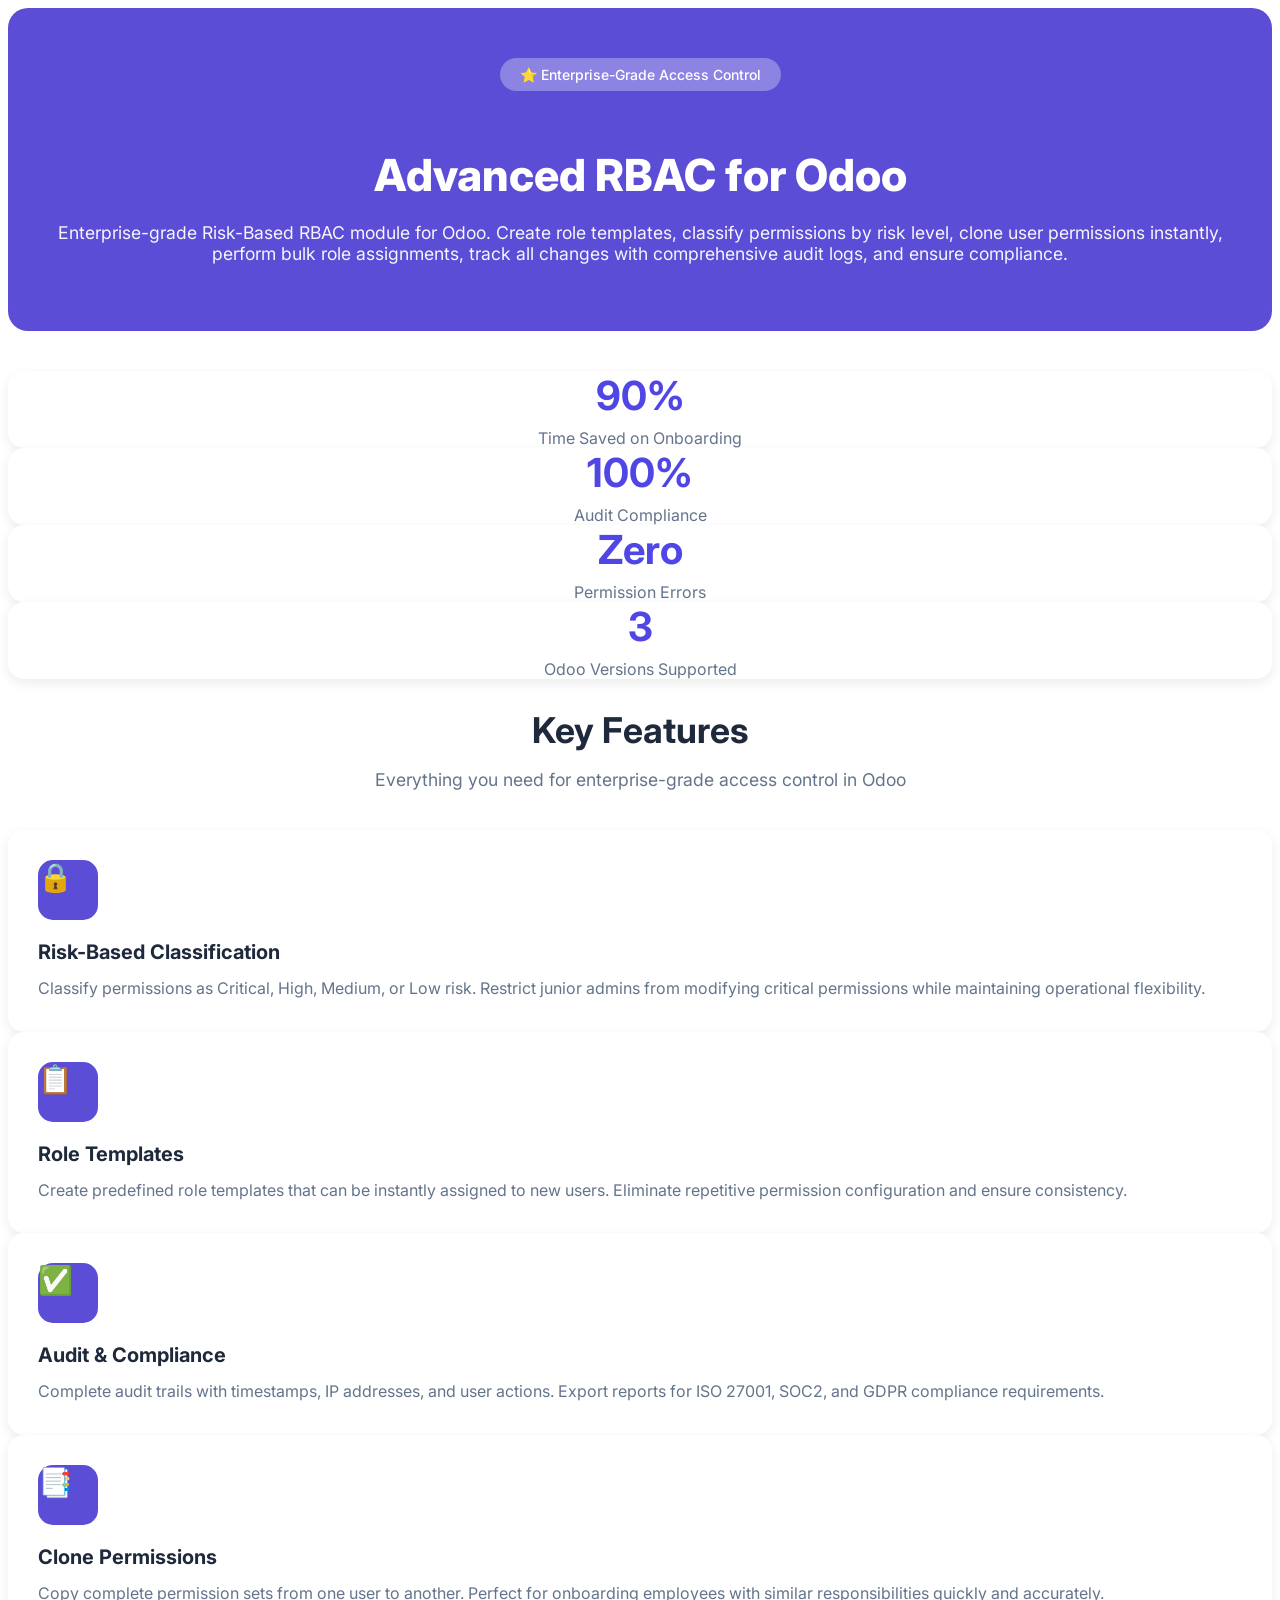
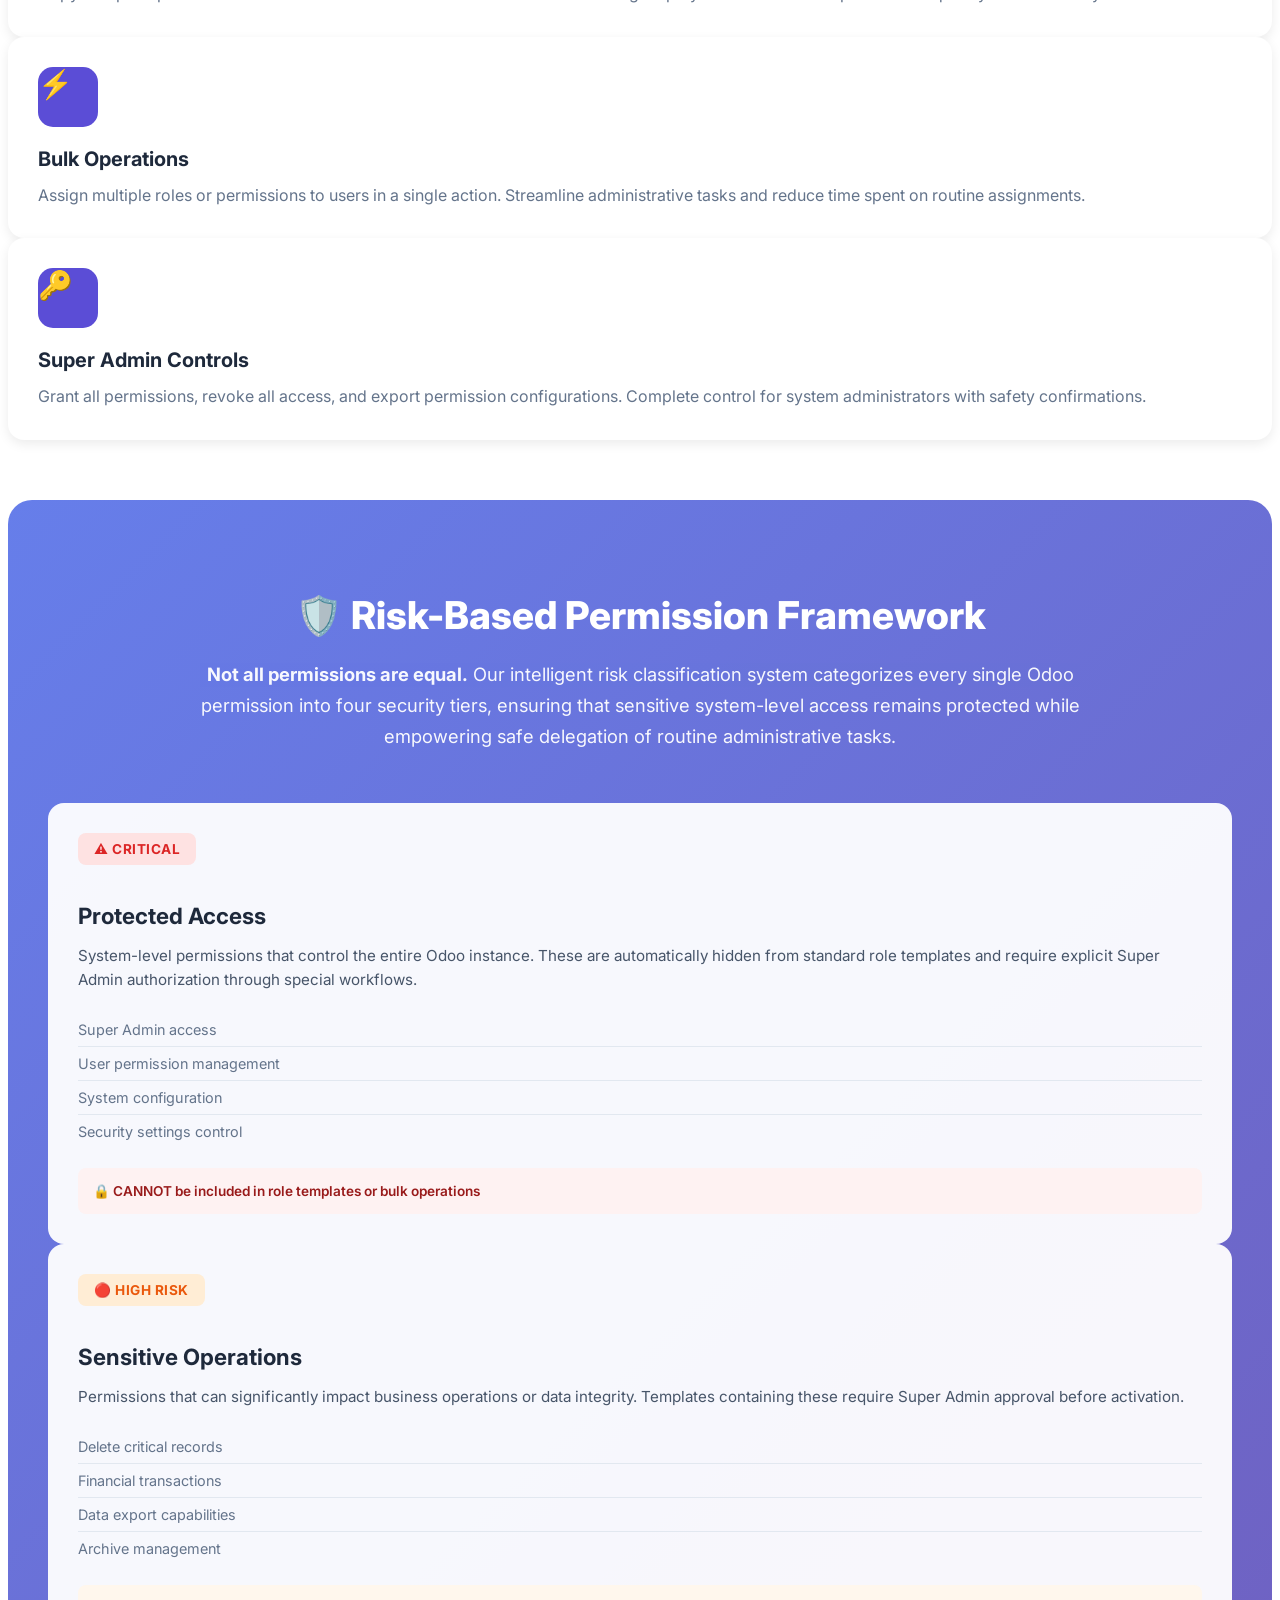
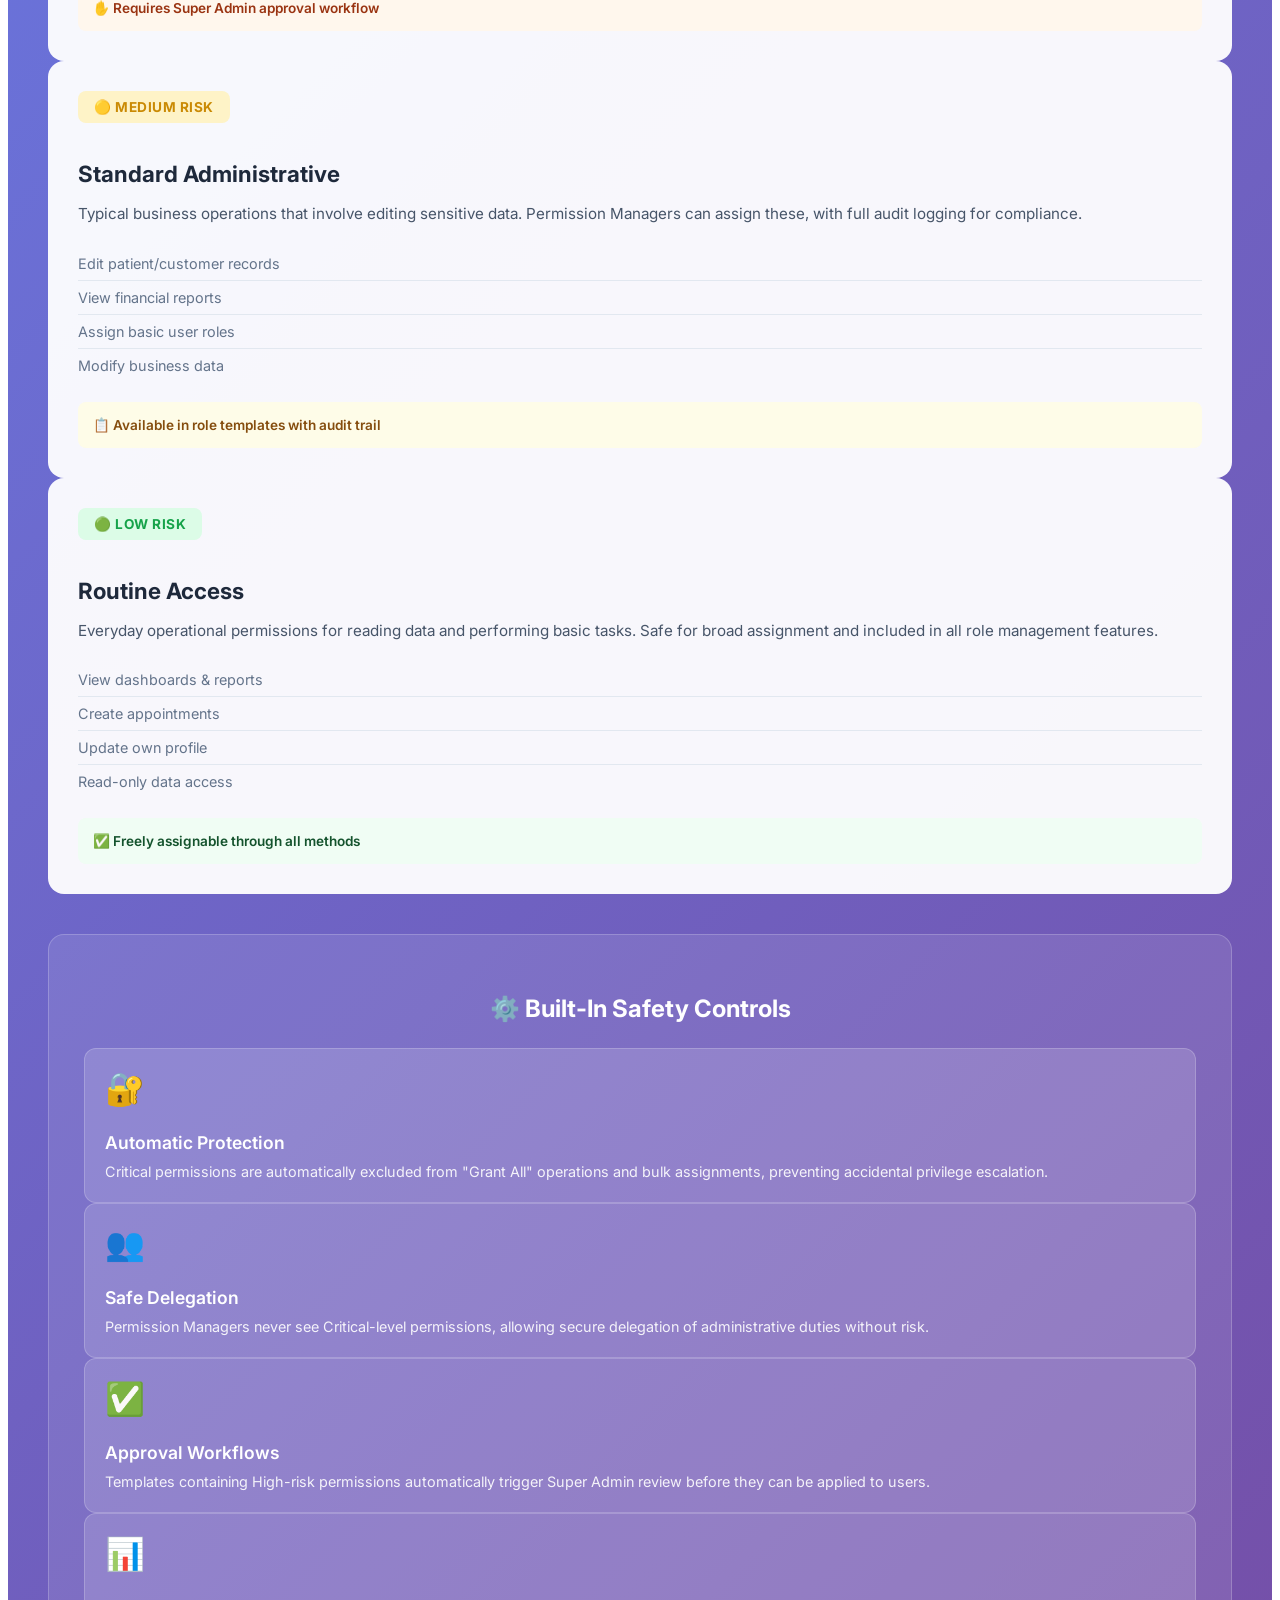
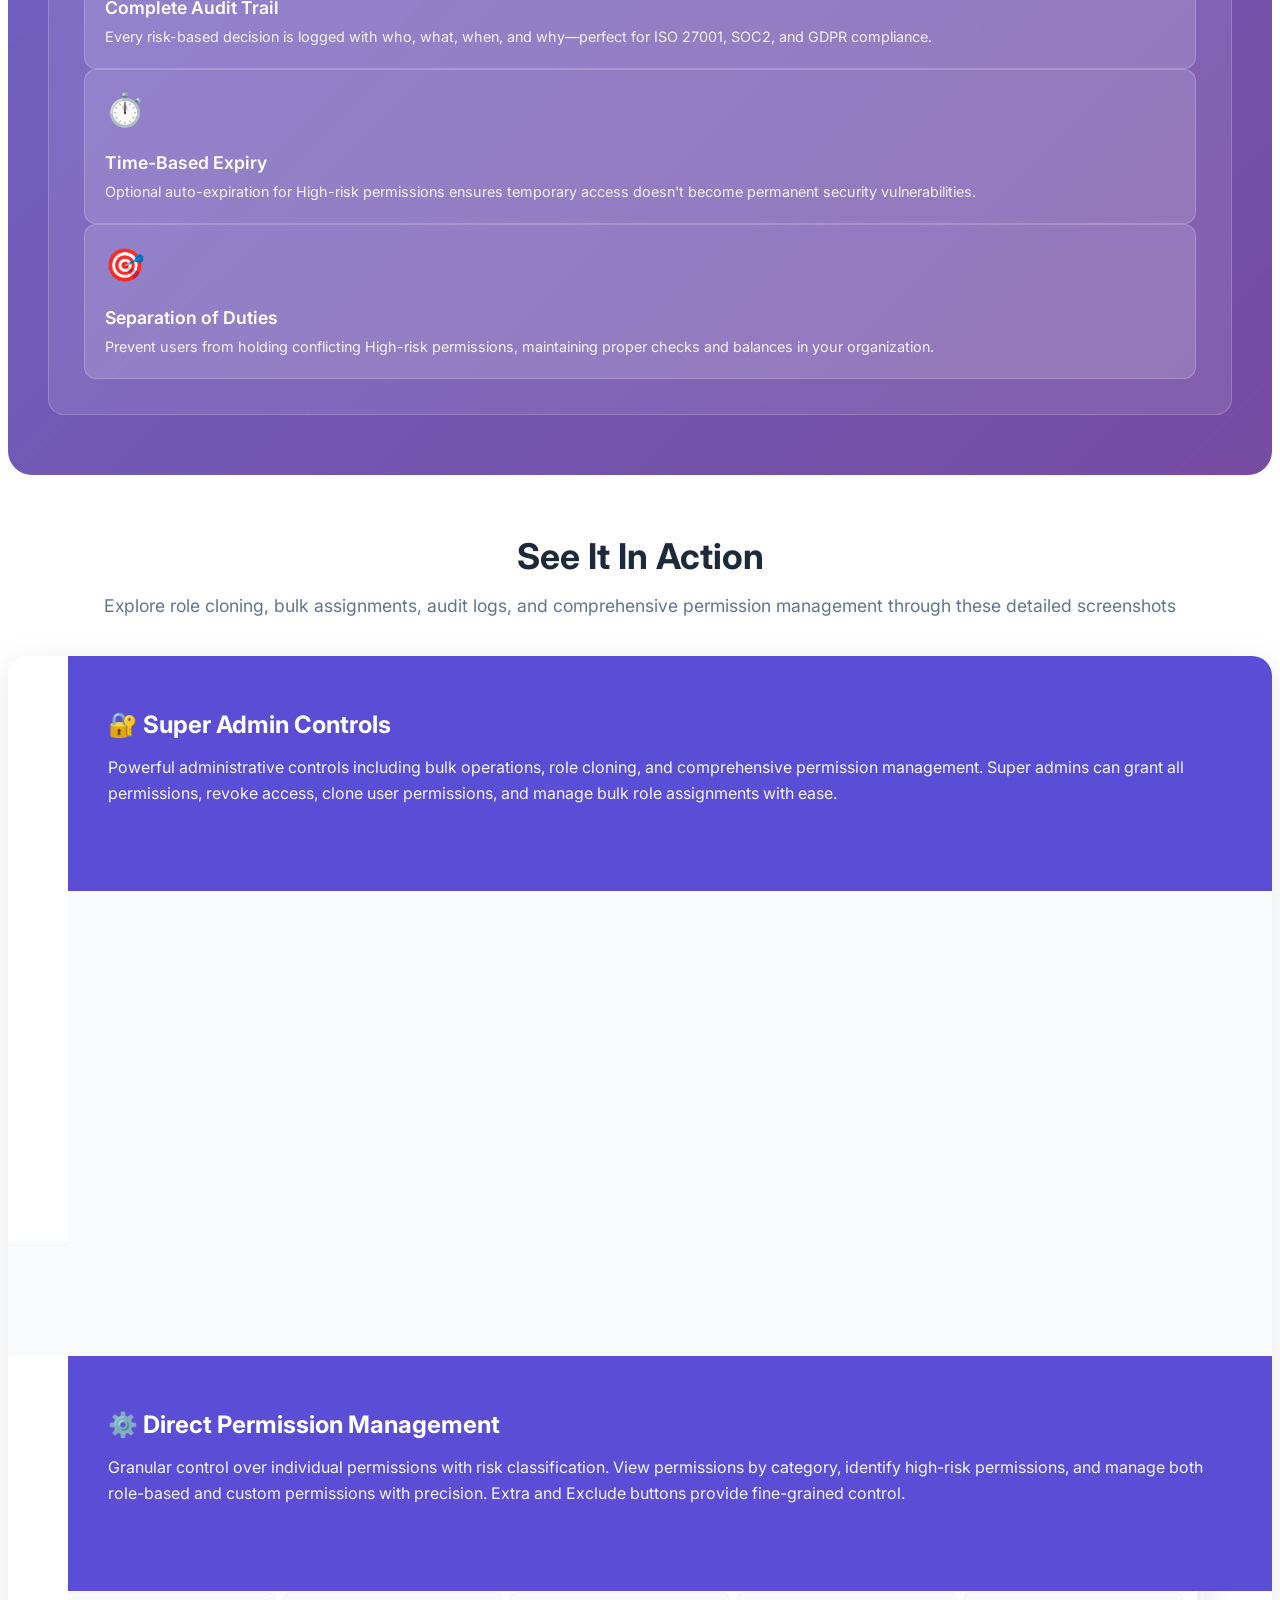
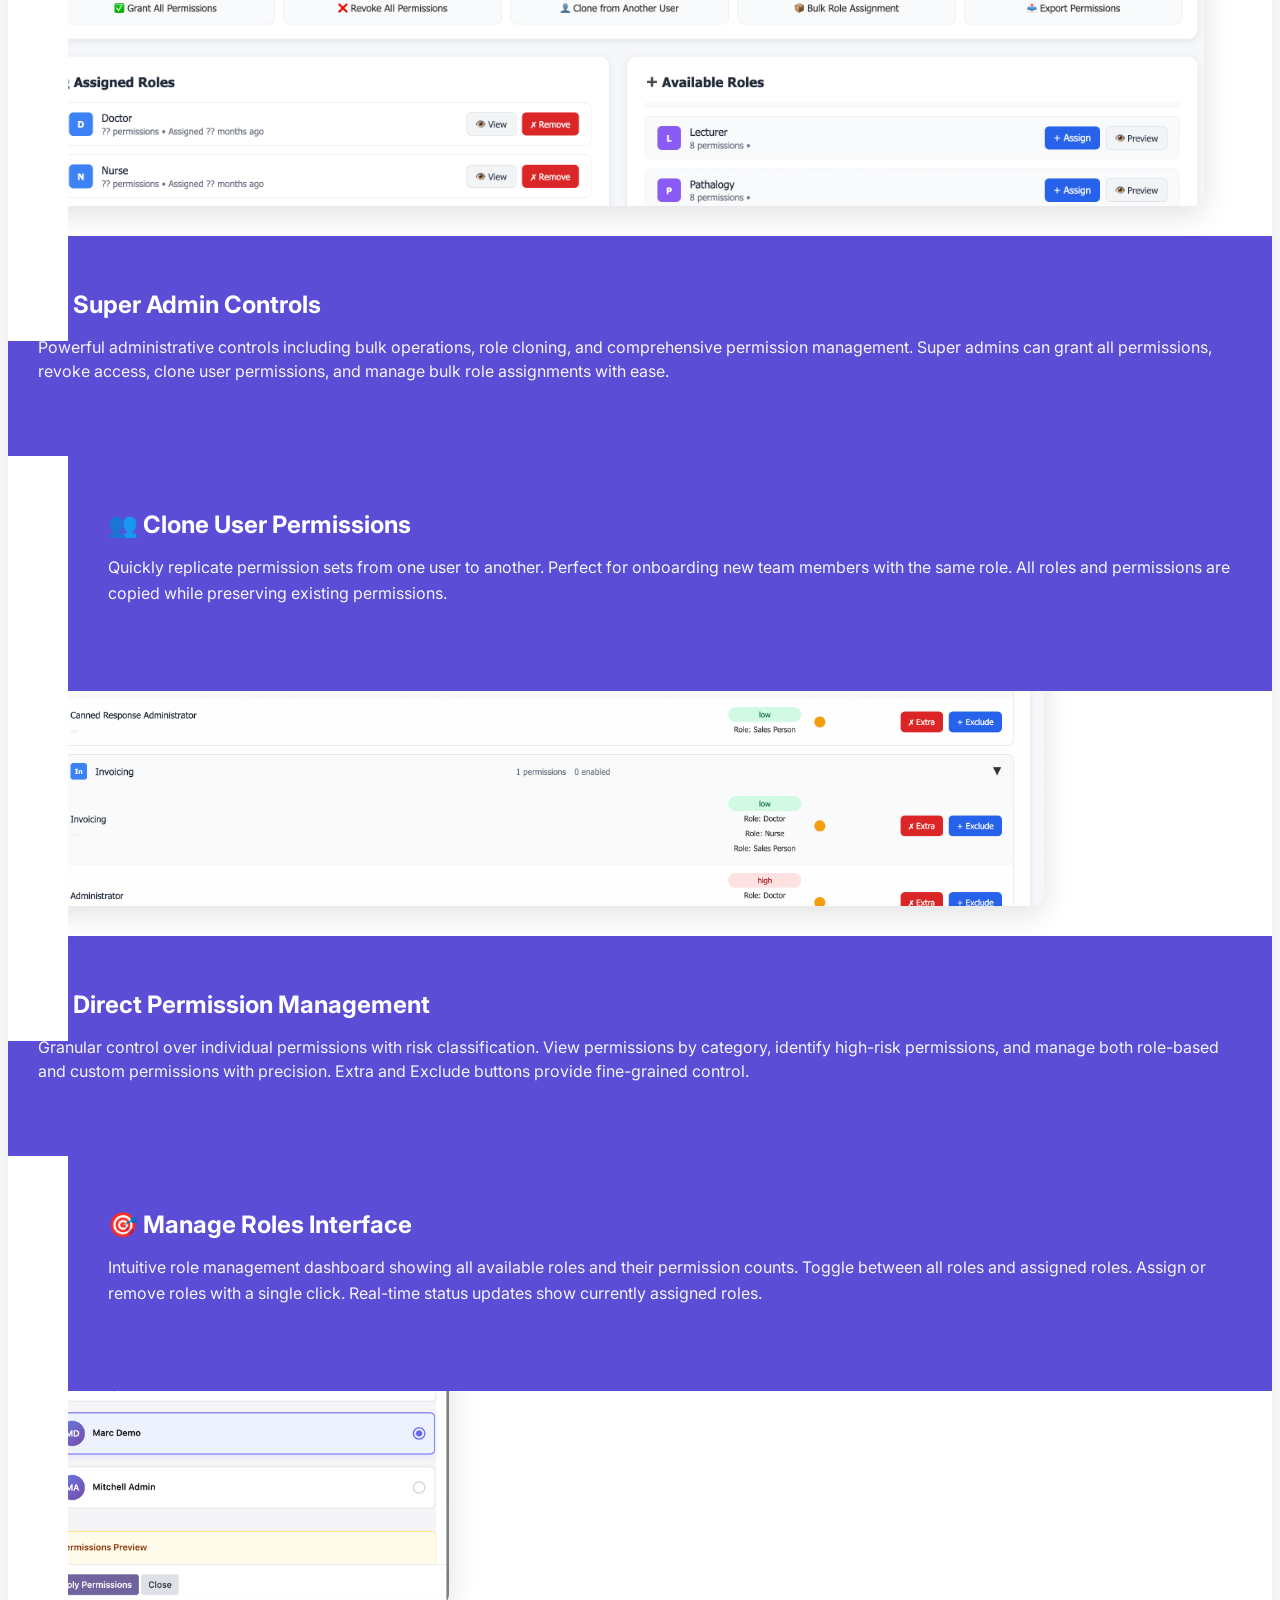
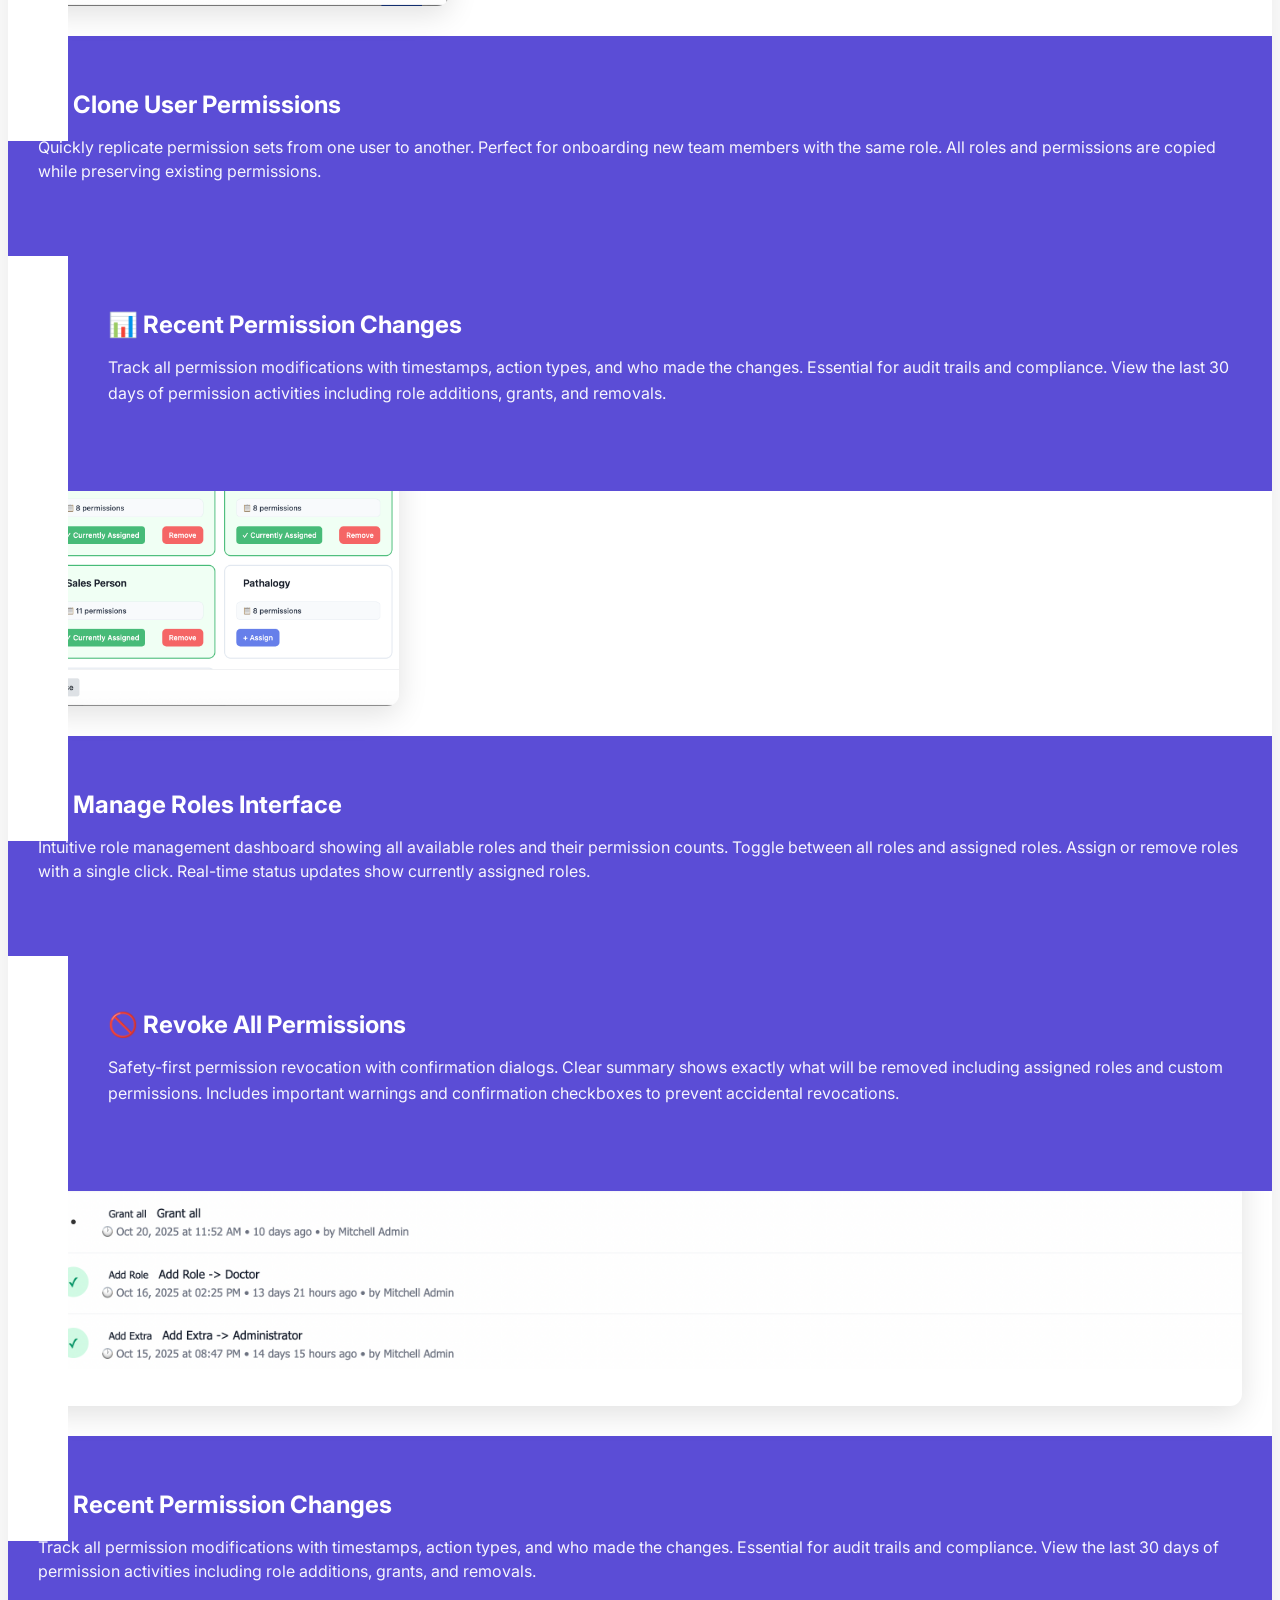
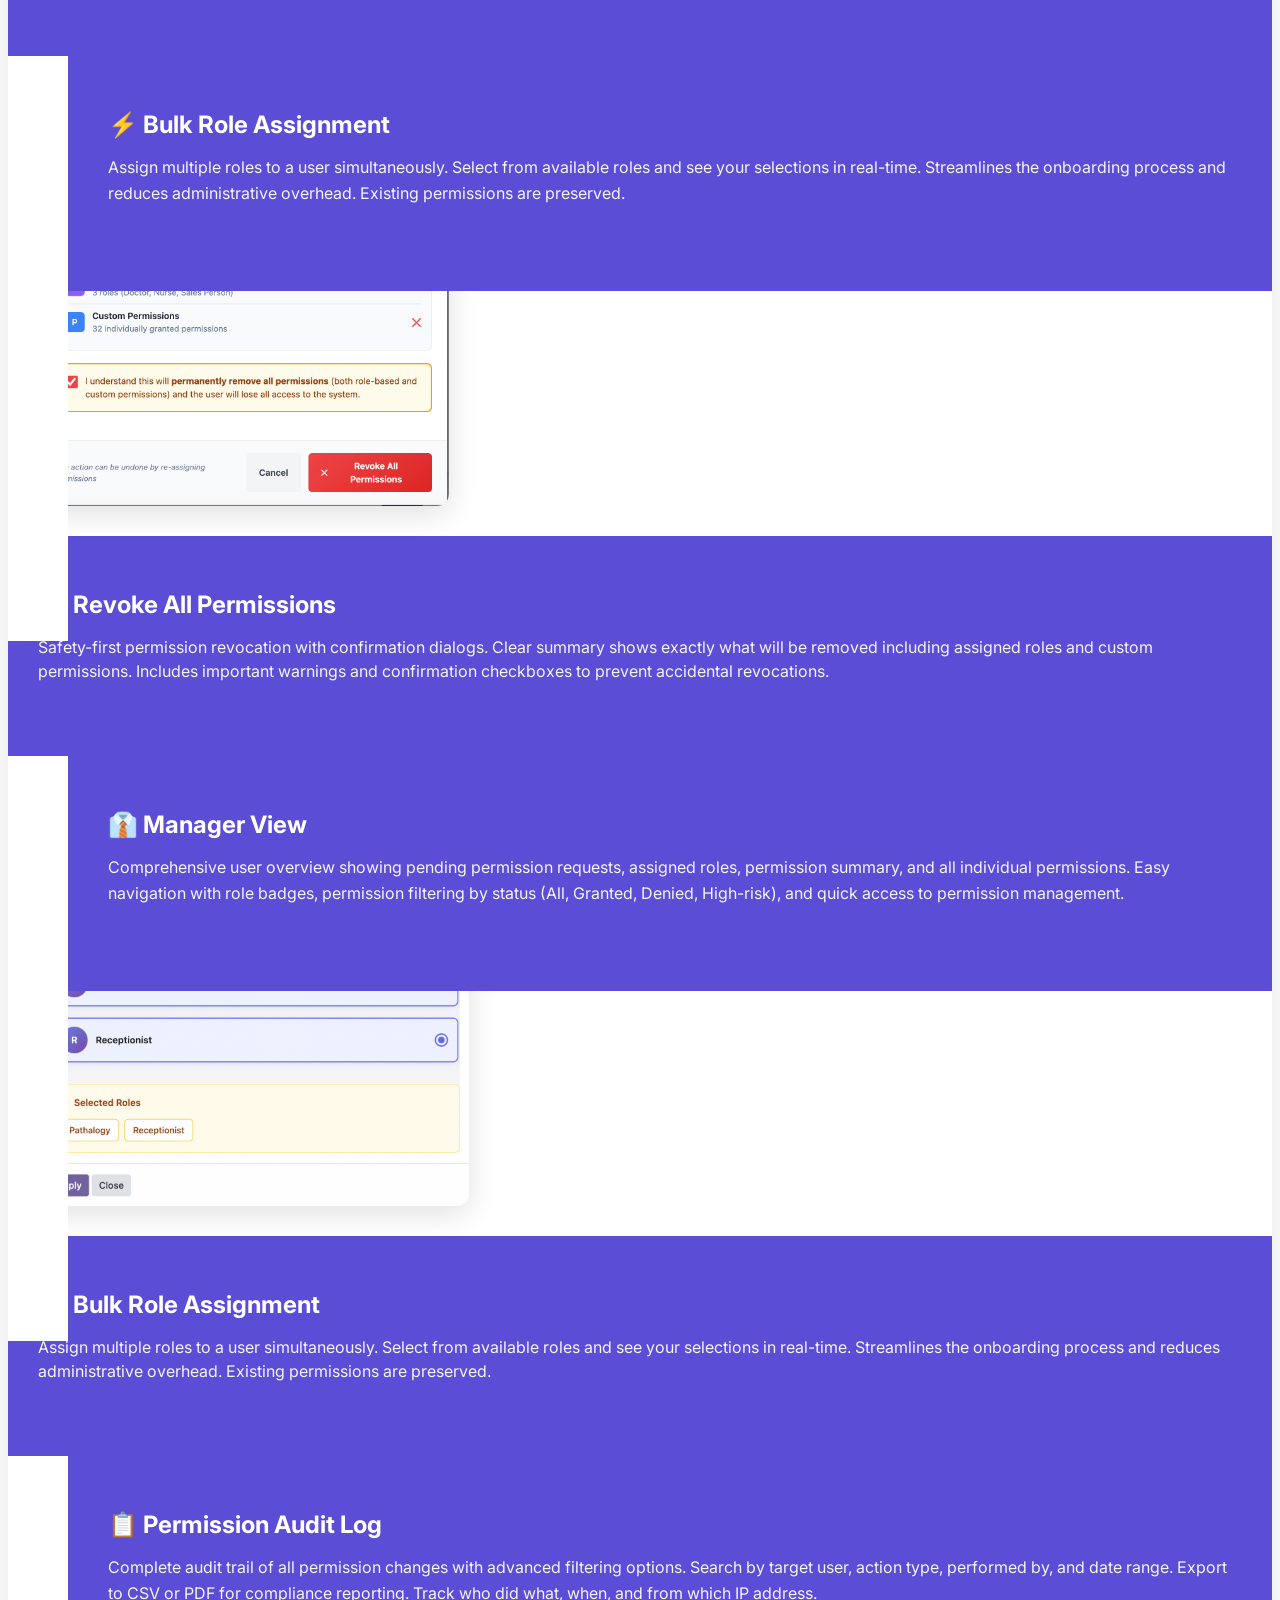
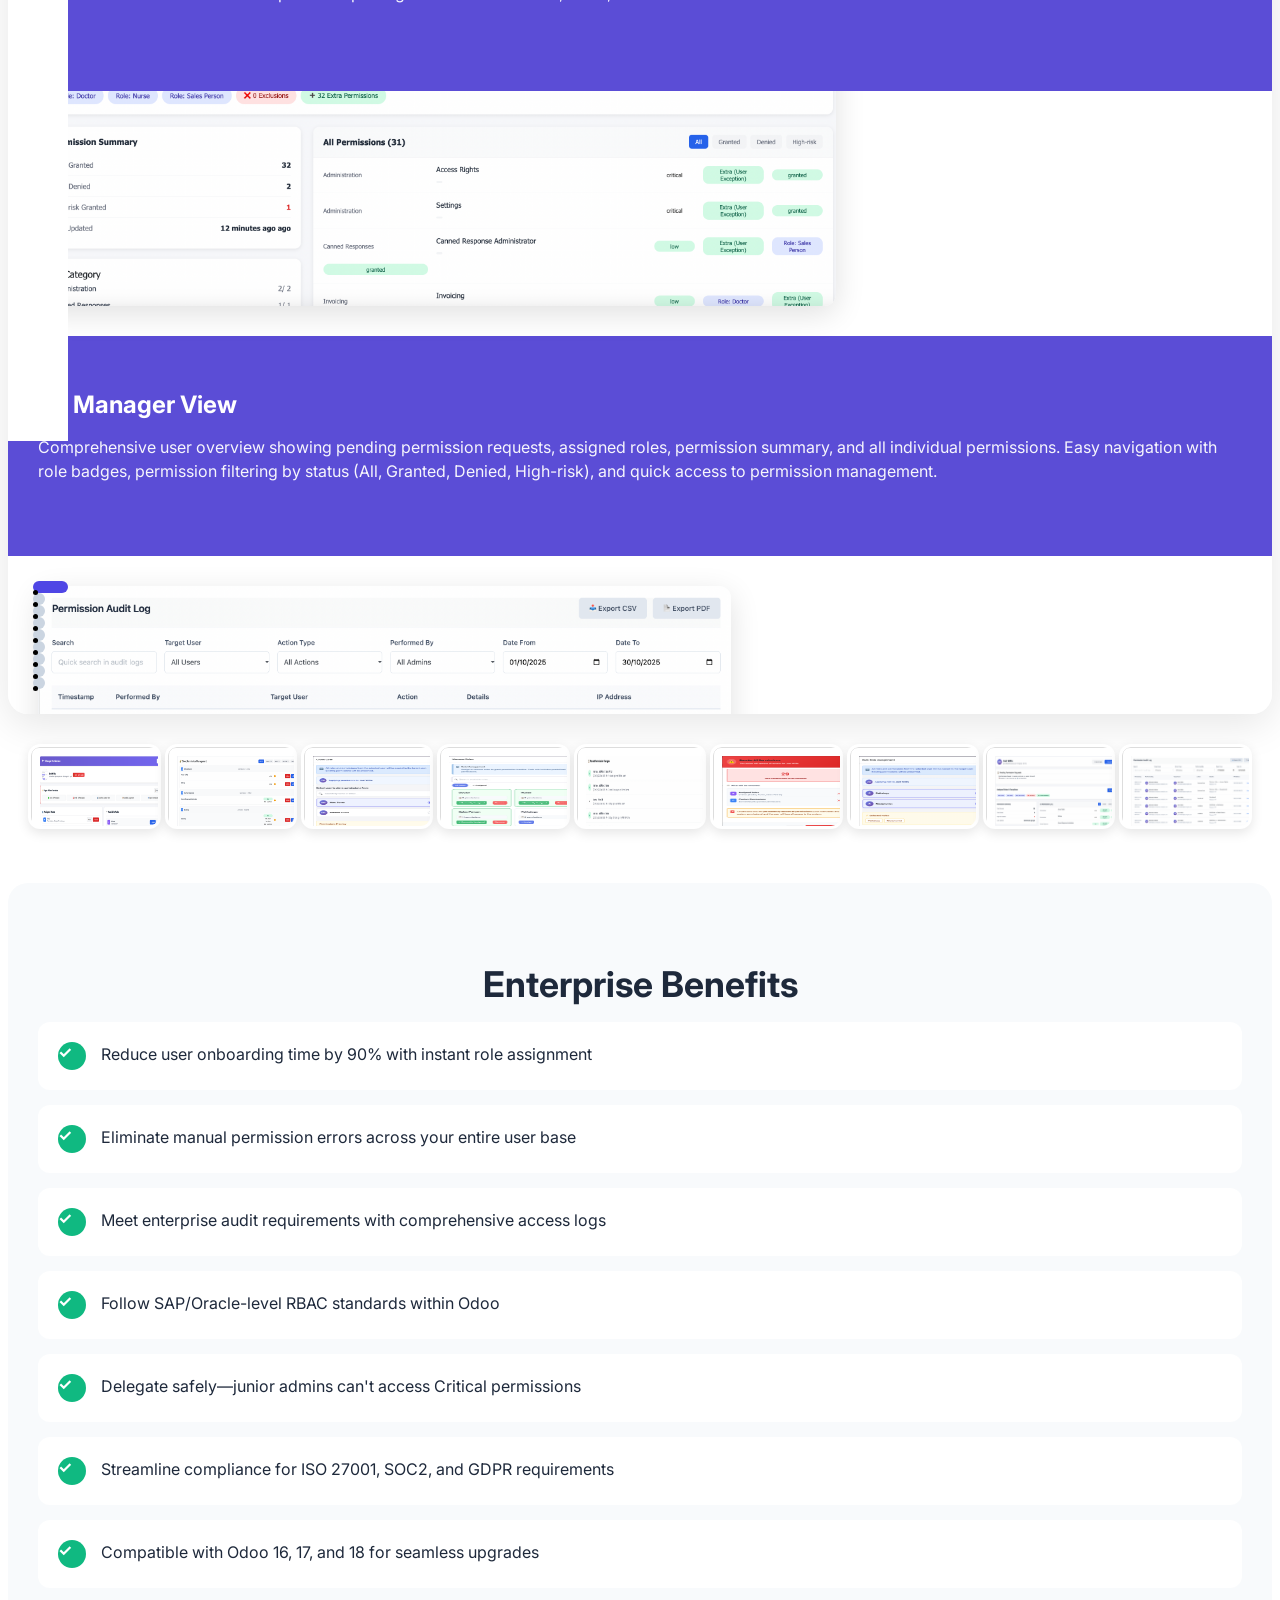
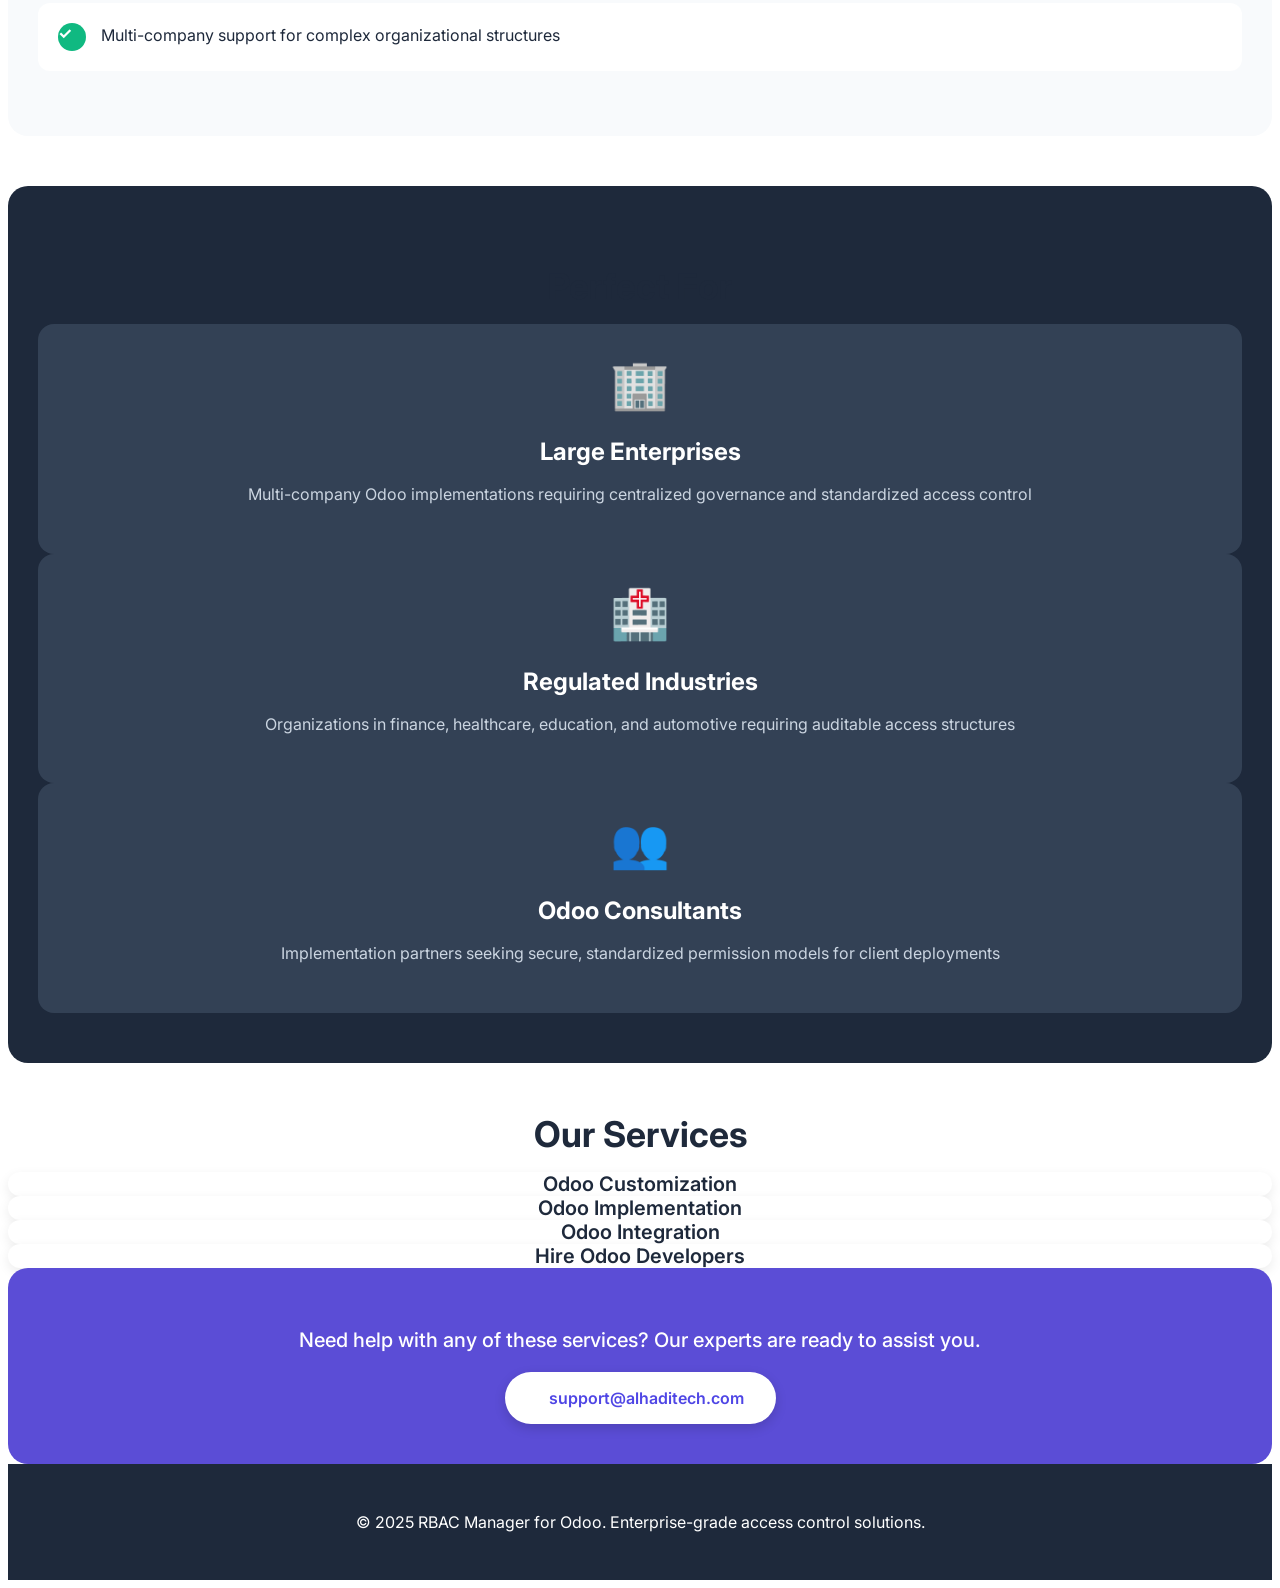
==== commit eba41728: "[FIX] description page changes." ====
--- a/rbac_manager/static/description/index.html
+++ b/rbac_manager/static/description/index.html
@@ -532,7 +532,7 @@
                         <!-- Slide 1 -->
                         <div class="carousel-item active" style="height: 700px;">
                             <!-- for desktop only -->
-                            <div class="rbac-slide-content flex-column" style="height: 100%;display: flex;">
+                            <div class="rbac-slide-content flex-column d-none d-md-flex" style="height: 100%;display: flex;">
                                 <div class="rbac-slide-image-wrapper justify-content-center align-items-center"
                                      style="flex: 1;display: flex;padding: 30px;background-color: white;height:75%">
                                     <img src="super_admin_1.png" alt="Super Admin Controls" class="d-block"
@@ -551,7 +551,7 @@
                                 </div>
                             </div>
                             <!-- for mobile only -->
-                            <div class="rbac-slide-content flex-column" style="height: 100%;display: flex;">
+                            <div class="rbac-slide-content flex-column d-flex d-md-none" style="height: 100%;">
                                 <div class="rbac-slide-image-wrapper justify-content-center align-items-center"
                                      style="flex: 1;display: flex;padding: 30px;background-color: white;height:60%;">
                                     <img src="super_admin_1.png" alt="Super Admin Controls" class="d-block"
@@ -574,7 +574,7 @@
                         <!-- Slide 2 -->
                         <div class="carousel-item" style="height: 700px;">
                             <!-- for desktop only -->
-                            <div class="rbac-slide-content flex-column" style="height: 100%;display: flex;">
+                            <div class="rbac-slide-content flex-column d-none d-md-flex" style="height: 100%;display: flex;">
                                 <div class="rbac-slide-image-wrapper justify-content-center align-items-center"
                                      style="flex: 1;display: flex;padding: 30px;background-color: white;height:75%">
                                     <img src="super_admin2.png" alt="Direct Permission Management" class="d-block"
@@ -593,7 +593,7 @@
                                 </div>
                             </div>
                             <!-- for mobile only -->
-                            <div class="rbac-slide-content flex-column" style="height: 100%;display: flex;">
+                            <div class="rbac-slide-content flex-column d-flex d-md-none" style="height: 100%;">
                                 <div class="rbac-slide-image-wrapper justify-content-center align-items-center"
                                      style="flex: 1;display: flex;padding: 30px;background-color: white;height:60%;">
                                     <img src="super_admin2.png" alt="Direct Permission Management" class="d-block"
@@ -616,7 +616,7 @@
                         <!-- Slide 3 -->
                         <div class="carousel-item" style="height: 700px;">
                             <!-- for desktop only -->
-                            <div class="rbac-slide-content flex-column" style="height: 100%;display: flex;">
+                            <div class="rbac-slide-content flex-column d-none d-md-flex" style="height: 100%;display: flex;">
                                 <div class="rbac-slide-image-wrapper justify-content-center align-items-center"
                                      style="flex: 1;display: flex;padding: 30px;background-color: white;height:75%">
                                     <img src="clone.png" alt="Clone User Permissions" class="d-block" loading="lazy"
@@ -633,7 +633,7 @@
                                 </div>
                             </div>
                             <!-- for mobile only -->
-                            <div class="rbac-slide-content flex-column" style="height: 100%;display: flex;">
+                            <div class="rbac-slide-content flex-column d-flex d-md-none" style="height: 100%;">
                                 <div class="rbac-slide-image-wrapper justify-content-center align-items-center"
                                      style="flex: 1;display: flex;padding: 30px;background-color: white;height:60%;">
                                     <img src="clone.png" alt="Clone User Permissions" class="d-block" loading="lazy"
@@ -654,7 +654,7 @@
                         <!-- Slide 4 -->
                         <div class="carousel-item" style="height: 700px;">
                             <!-- for desktop only -->
-                            <div class="rbac-slide-content flex-column" style="height: 100%;display: flex;">
+                            <div class="rbac-slide-content flex-column d-none d-md-flex" style="height: 100%;display: flex;">
                                 <div class="rbac-slide-image-wrapper justify-content-center align-items-center"
                                      style="flex: 1;display: flex;padding: 30px;background-color: white;height:75%">
                                     <img src="manage_role_manage.png" alt="Manage Roles" class="d-block" loading="lazy"
@@ -672,7 +672,7 @@
                                 </div>
                             </div>
                             <!-- for mobile only -->
-                            <div class="rbac-slide-content flex-column" style="height: 100%;display: flex;">
+                            <div class="rbac-slide-content flex-column d-flex d-md-none" style="height: 100%;">
                                 <div class="rbac-slide-image-wrapper justify-content-center align-items-center"
                                      style="flex: 1;display: flex;padding: 30px;background-color: white;height:60%;">
                                     <img src="manage_role_manage.png" alt="Manage Roles" class="d-block" loading="lazy"
@@ -694,7 +694,7 @@
                         <!-- Slide 5 -->
                         <div class="carousel-item" style="height: 700px;">
                             <!-- for desktop only -->
-                            <div class="rbac-slide-content flex-column" style="height: 100%;display: flex;">
+                            <div class="rbac-slide-content flex-column d-none d-md-flex" style="height: 100%;display: flex;">
                                 <div class="rbac-slide-image-wrapper justify-content-center align-items-center"
                                      style="flex: 1;display: flex;padding: 30px;background-color: white;height:75%">
                                     <img src="recent_perm.png" alt="Recent Permission Changes" class="d-block"
@@ -712,7 +712,7 @@
                                 </div>
                             </div>
                             <!-- for mobile only -->
-                            <div class="rbac-slide-content flex-column" style="height: 100%;display: flex;">
+                            <div class="rbac-slide-content flex-column d-flex d-md-none" style="height: 100%;">
                                 <div class="rbac-slide-image-wrapper justify-content-center align-items-center"
                                      style="flex: 1;display: flex;padding: 30px;background-color: white;height:60%;">
                                     <img src="recent_perm.png" alt="Recent Permission Changes" class="d-block"
@@ -734,7 +734,7 @@
                         <!-- Slide 6 -->
                         <div class="carousel-item" style="height: 700px;">
                             <!-- for desktop only -->
-                            <div class="rbac-slide-content flex-column" style="height: 100%;display: flex;">
+                            <div class="rbac-slide-content flex-column d-none d-md-flex" style="height: 100%;display: flex;">
                                 <div class="rbac-slide-image-wrapper justify-content-center align-items-center"
                                      style="flex: 1;display: flex;padding: 30px;background-color: white;height:75%">
                                     <img src="revoke_all.png" alt="Revoke All Permissions" class="d-block"
@@ -754,7 +754,7 @@
                                 </div>
                             </div>
                             <!-- for mobile only -->
-                            <div class="rbac-slide-content flex-column" style="height: 100%;display: flex;">
+                            <div class="rbac-slide-content flex-column d-flex d-md-none" style="height: 100%;">
                                 <div class="rbac-slide-image-wrapper justify-content-center align-items-center"
                                      style="flex: 1;display: flex;padding: 30px;background-color: white;height:60%;">
                                     <img src="revoke_all.png" alt="Revoke All Permissions" class="d-block"
@@ -778,7 +778,7 @@
                         <!-- Slide 7 -->
                         <div class="carousel-item" style="height: 700px;">
                             <!-- for desktop only -->
-                            <div class="rbac-slide-content flex-column" style="height: 100%;display: flex;">
+                            <div class="rbac-slide-content flex-column d-none d-md-flex" style="height: 100%;display: flex;">
                                 <div class="rbac-slide-image-wrapper justify-content-center align-items-center"
                                      style="flex: 1;display: flex;padding: 30px;background-color: white;height:75%">
                                     <img src="bulk_role.png" alt="Bulk Role Assignment" class="d-block" loading="lazy"
@@ -795,7 +795,7 @@
                                 </div>
                             </div>
                             <!-- for mobile only -->
-                            <div class="rbac-slide-content flex-column" style="height: 100%;display: flex;">
+                            <div class="rbac-slide-content flex-column d-flex d-md-none" style="height: 100%;">
                                 <div class="rbac-slide-image-wrapper justify-content-center align-items-center"
                                      style="flex: 1;display: flex;padding: 30px;background-color: white;height:60%;">
                                     <img src="bulk_role.png" alt="Bulk Role Assignment" class="d-block" loading="lazy"
@@ -816,7 +816,7 @@
                         <!-- Slide 8 -->
                         <div class="carousel-item" style="height: 700px;">
                             <!-- for desktop only -->
-                            <div class="rbac-slide-content flex-column" style="height: 100%;display: flex;">
+                            <div class="rbac-slide-content flex-column d-none d-md-flex" style="height: 100%;display: flex;">
                                 <div class="rbac-slide-image-wrapper justify-content-center align-items-center"
                                      style="flex: 1;display: flex;padding: 30px;background-color: white;height:75%">
                                     <img src="managerview.png" alt="Manager View" class="d-block" loading="lazy"
@@ -834,7 +834,7 @@
                                 </div>
                             </div>
                             <!-- for mobile only -->
-                            <div class="rbac-slide-content flex-column" style="height: 100%;display: flex;">
+                            <div class="rbac-slide-content flex-column d-flex d-md-none" style="height: 100%;">
                                 <div class="rbac-slide-image-wrapper justify-content-center align-items-center"
                                      style="flex: 1;display: flex;padding: 30px;background-color: white;height:60%;">
                                     <img src="managerview.png" alt="Manager View" class="d-block" loading="lazy"
@@ -856,7 +856,7 @@
                         <!-- Slide 9 -->
                         <div class="carousel-item" style="height: 700px;">
                             <!-- for desktop only -->
-                            <div class="rbac-slide-content flex-column" style="height: 100%;display: flex;">
+                            <div class="rbac-slide-content flex-column d-none d-md-flex" style="height: 100%;display: flex;">
                                 <div class="rbac-slide-image-wrapper justify-content-center align-items-center"
                                      style="flex: 1;display: flex;padding: 30px;background-color: white;height:75%">
                                     <img src="audit_log.png" alt="Audit Log" class="d-block" loading="lazy"
@@ -874,7 +874,7 @@
                                 </div>
                             </div>
                             <!-- for mobile only -->
-                            <div class="rbac-slide-content flex-column" style="height: 100%;display: flex;">
+                            <div class="rbac-slide-content flex-column d-flex d-md-none" style="height: 100%;">
                                 <div class="rbac-slide-image-wrapper justify-content-center align-items-center"
                                      style="flex: 1;display: flex;padding: 30px;background-color: white;height:60%;">
                                     <img src="audit_log.png" alt="Audit Log" class="d-block" loading="lazy"
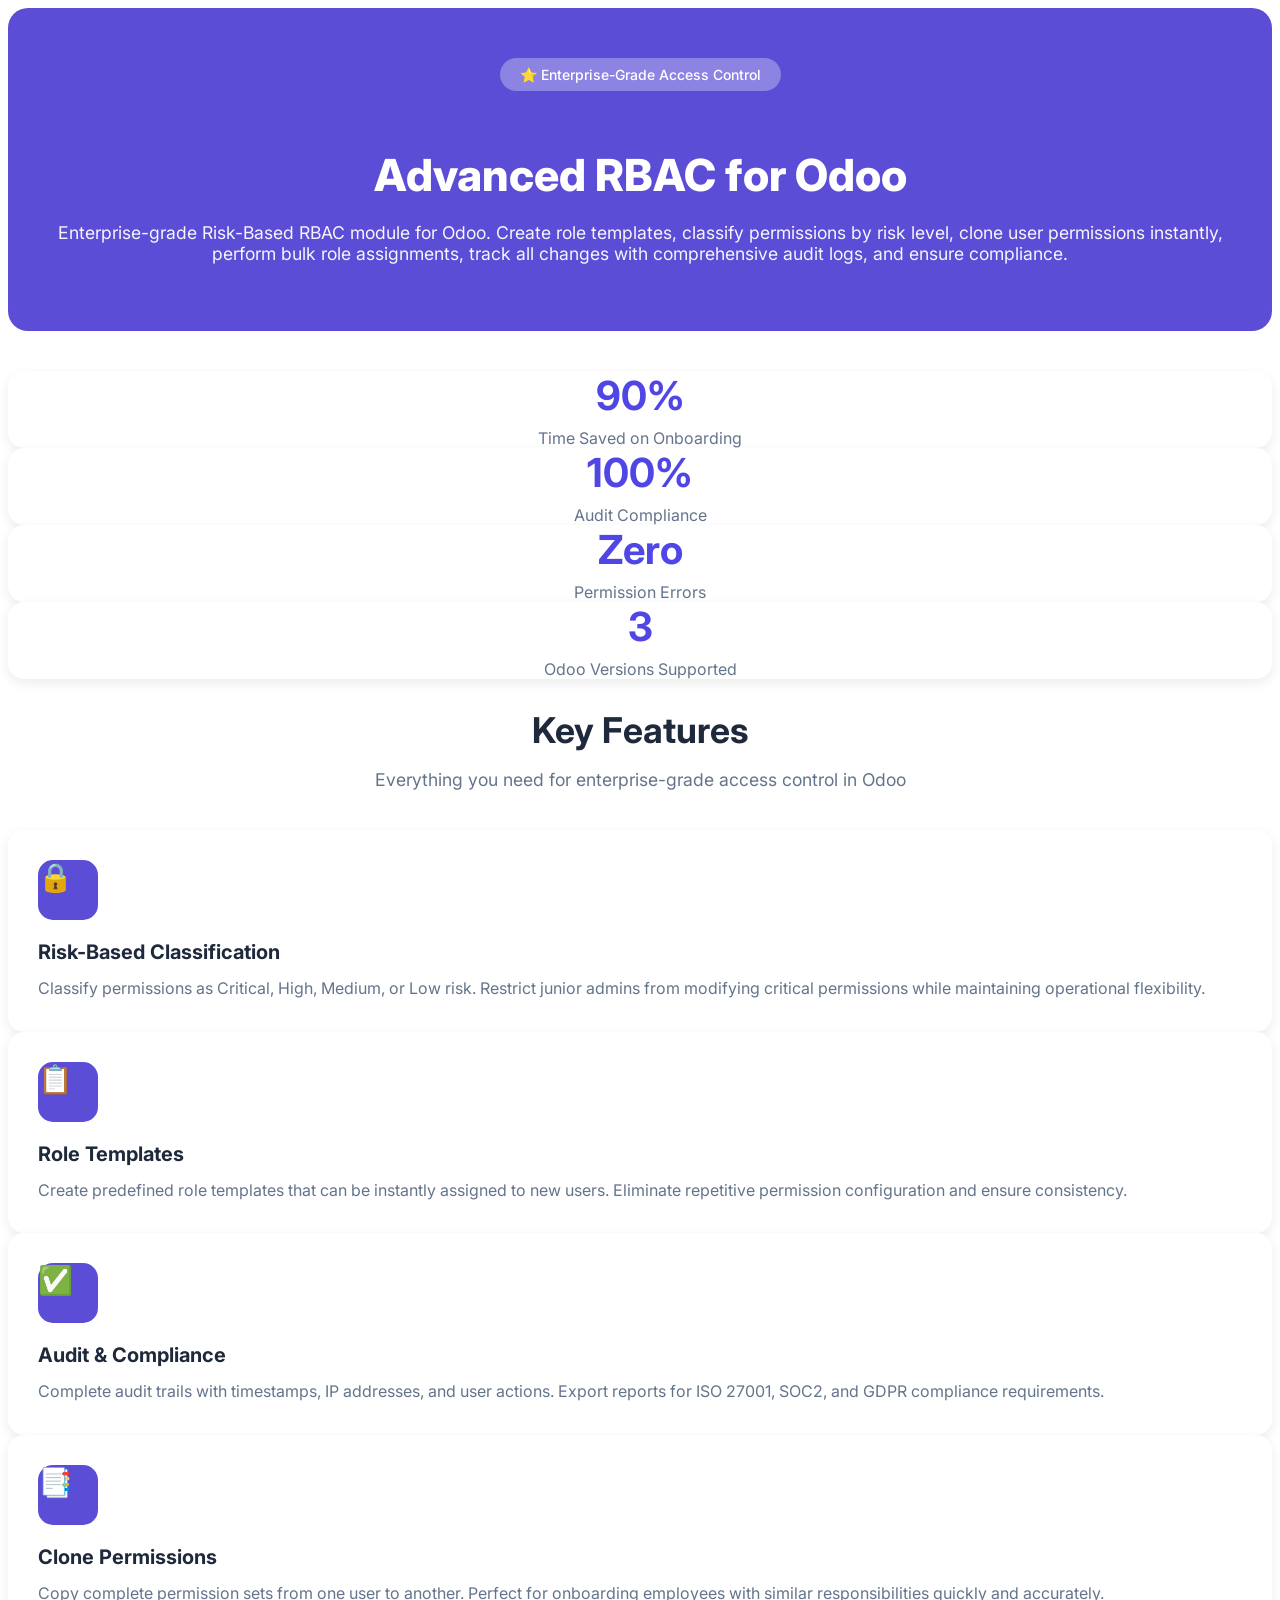
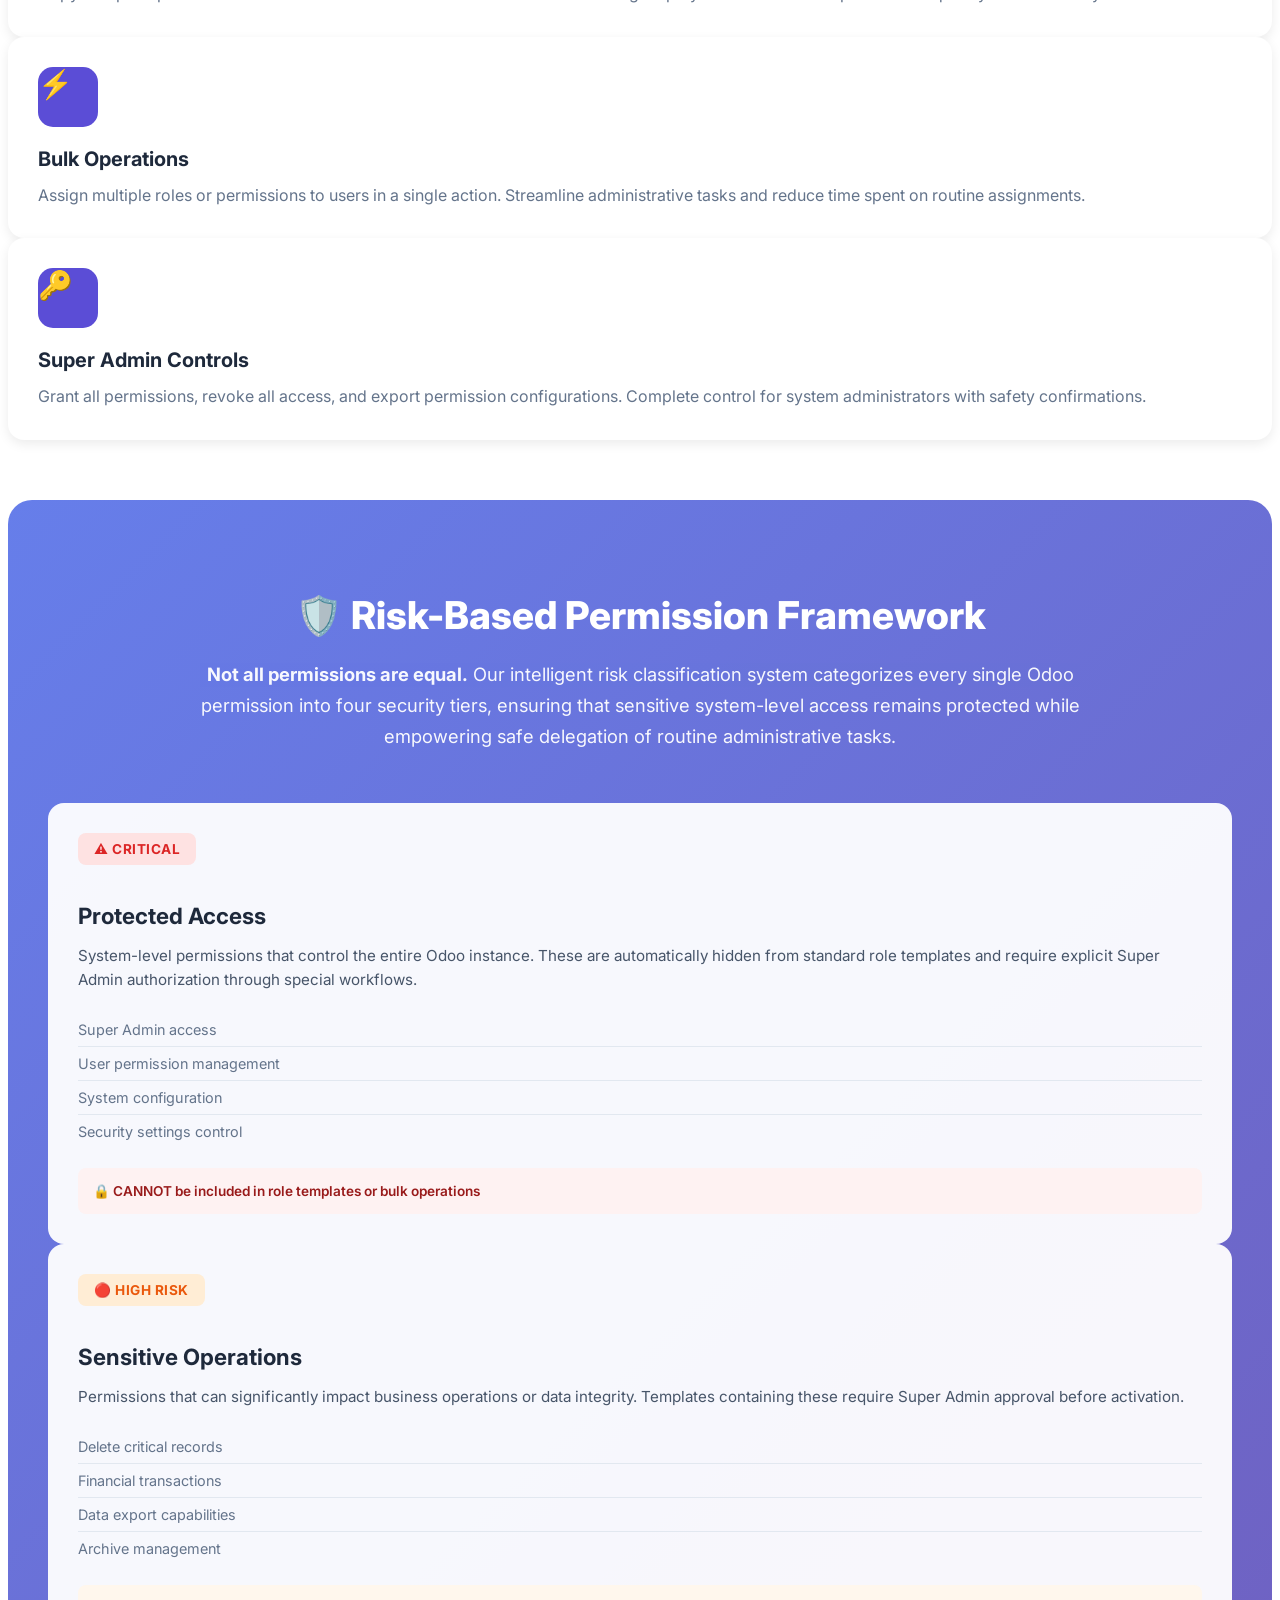
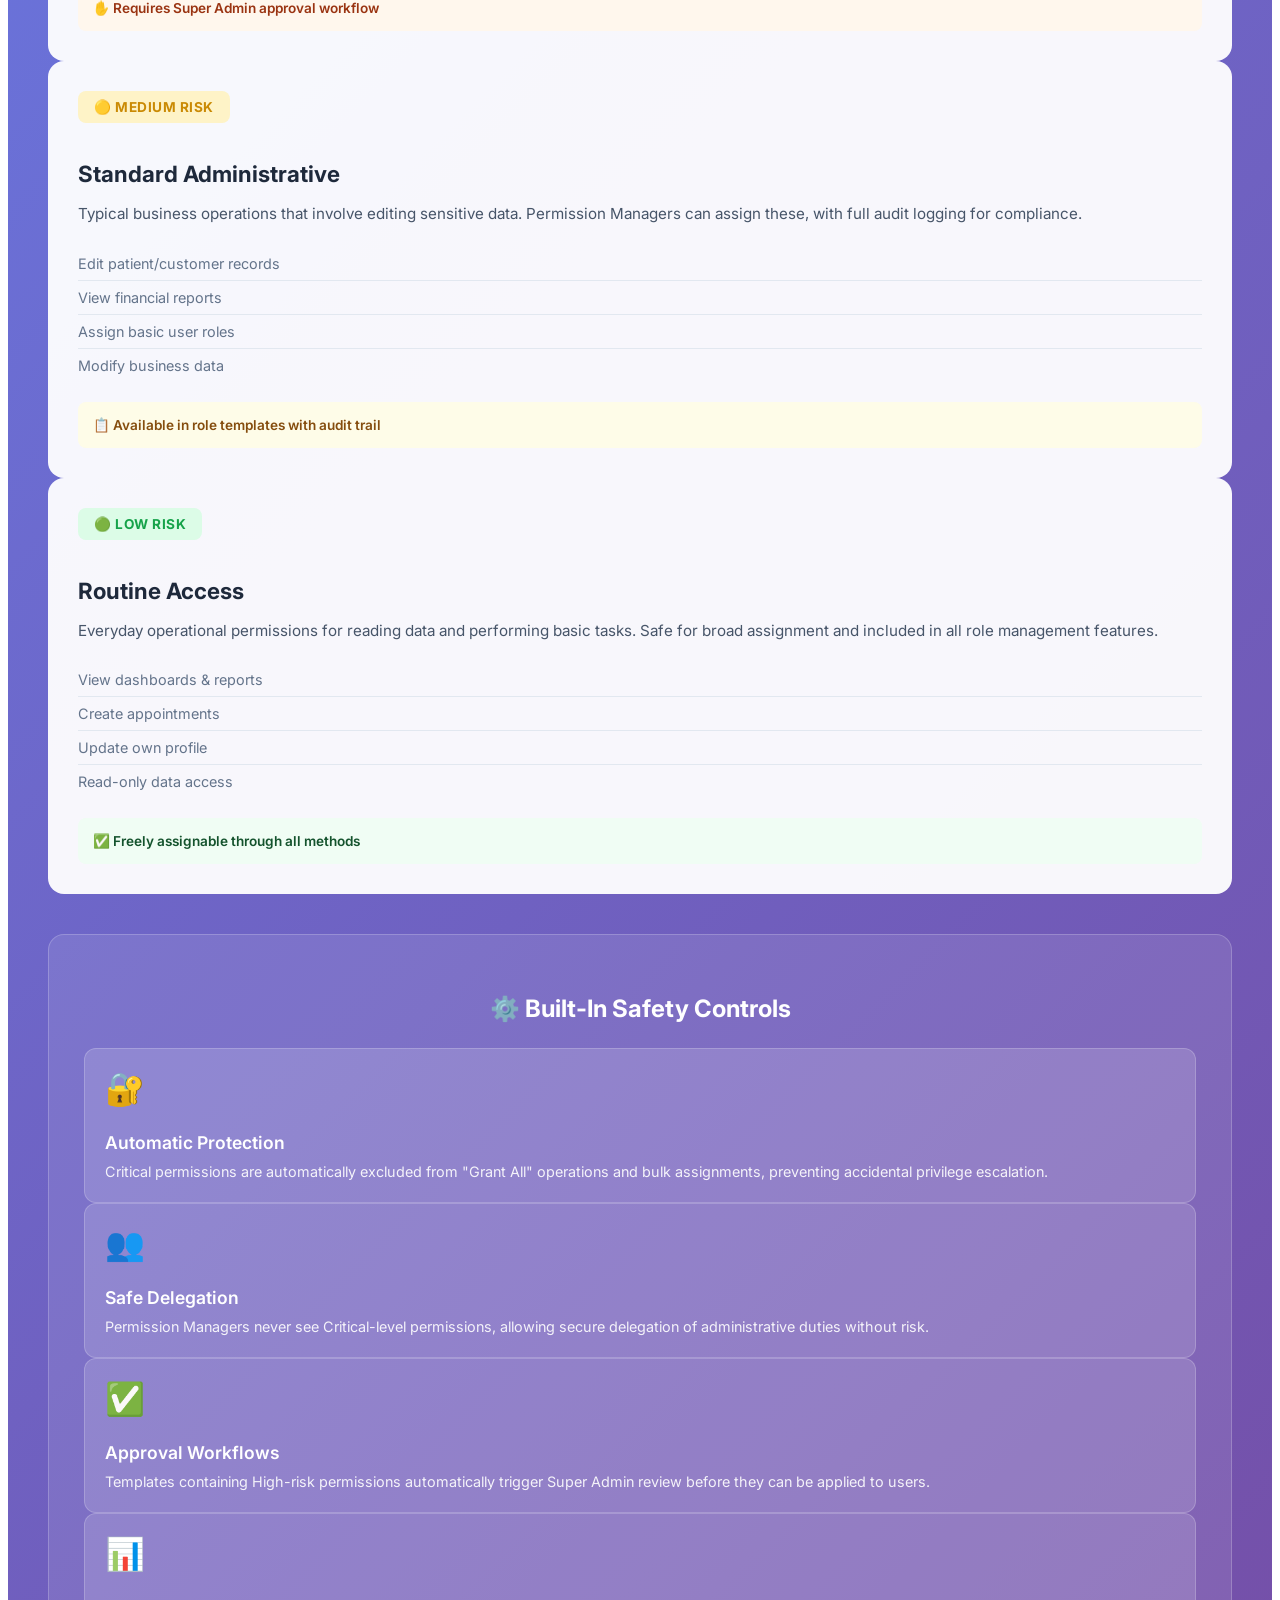
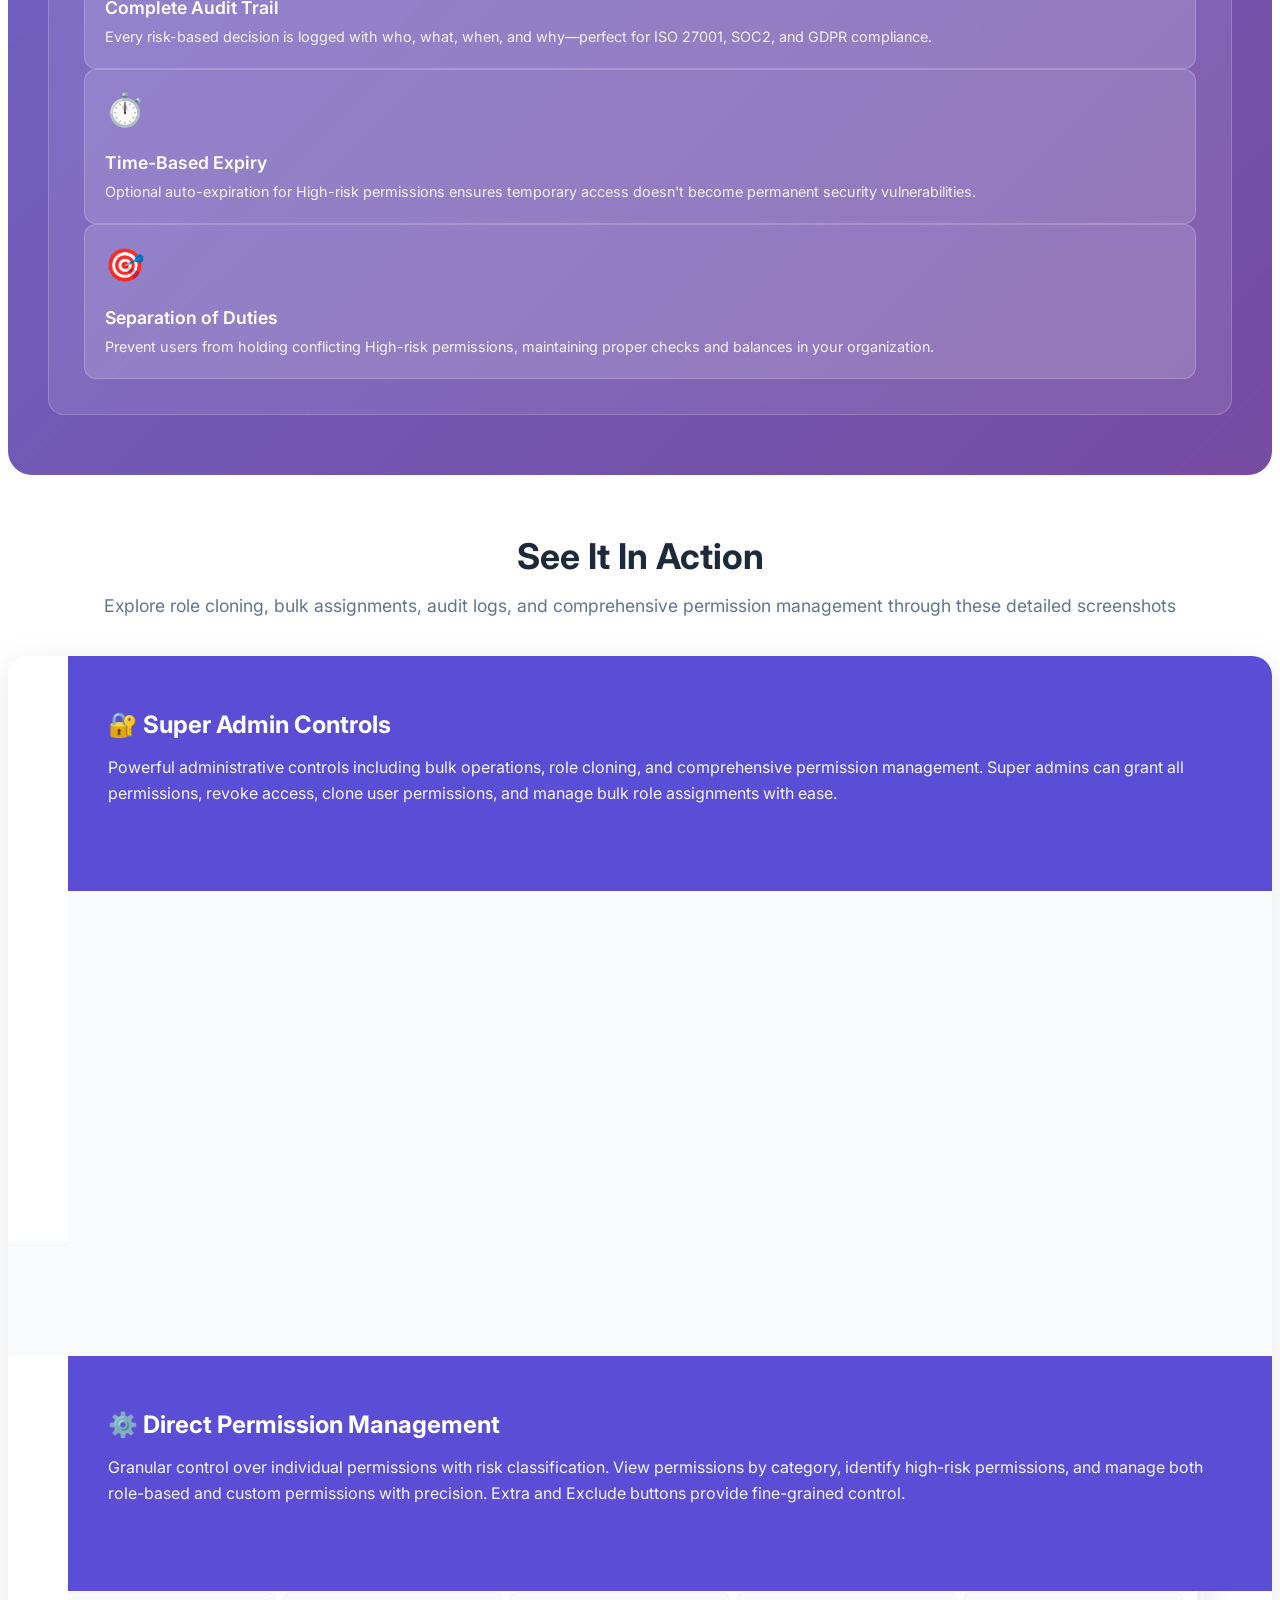
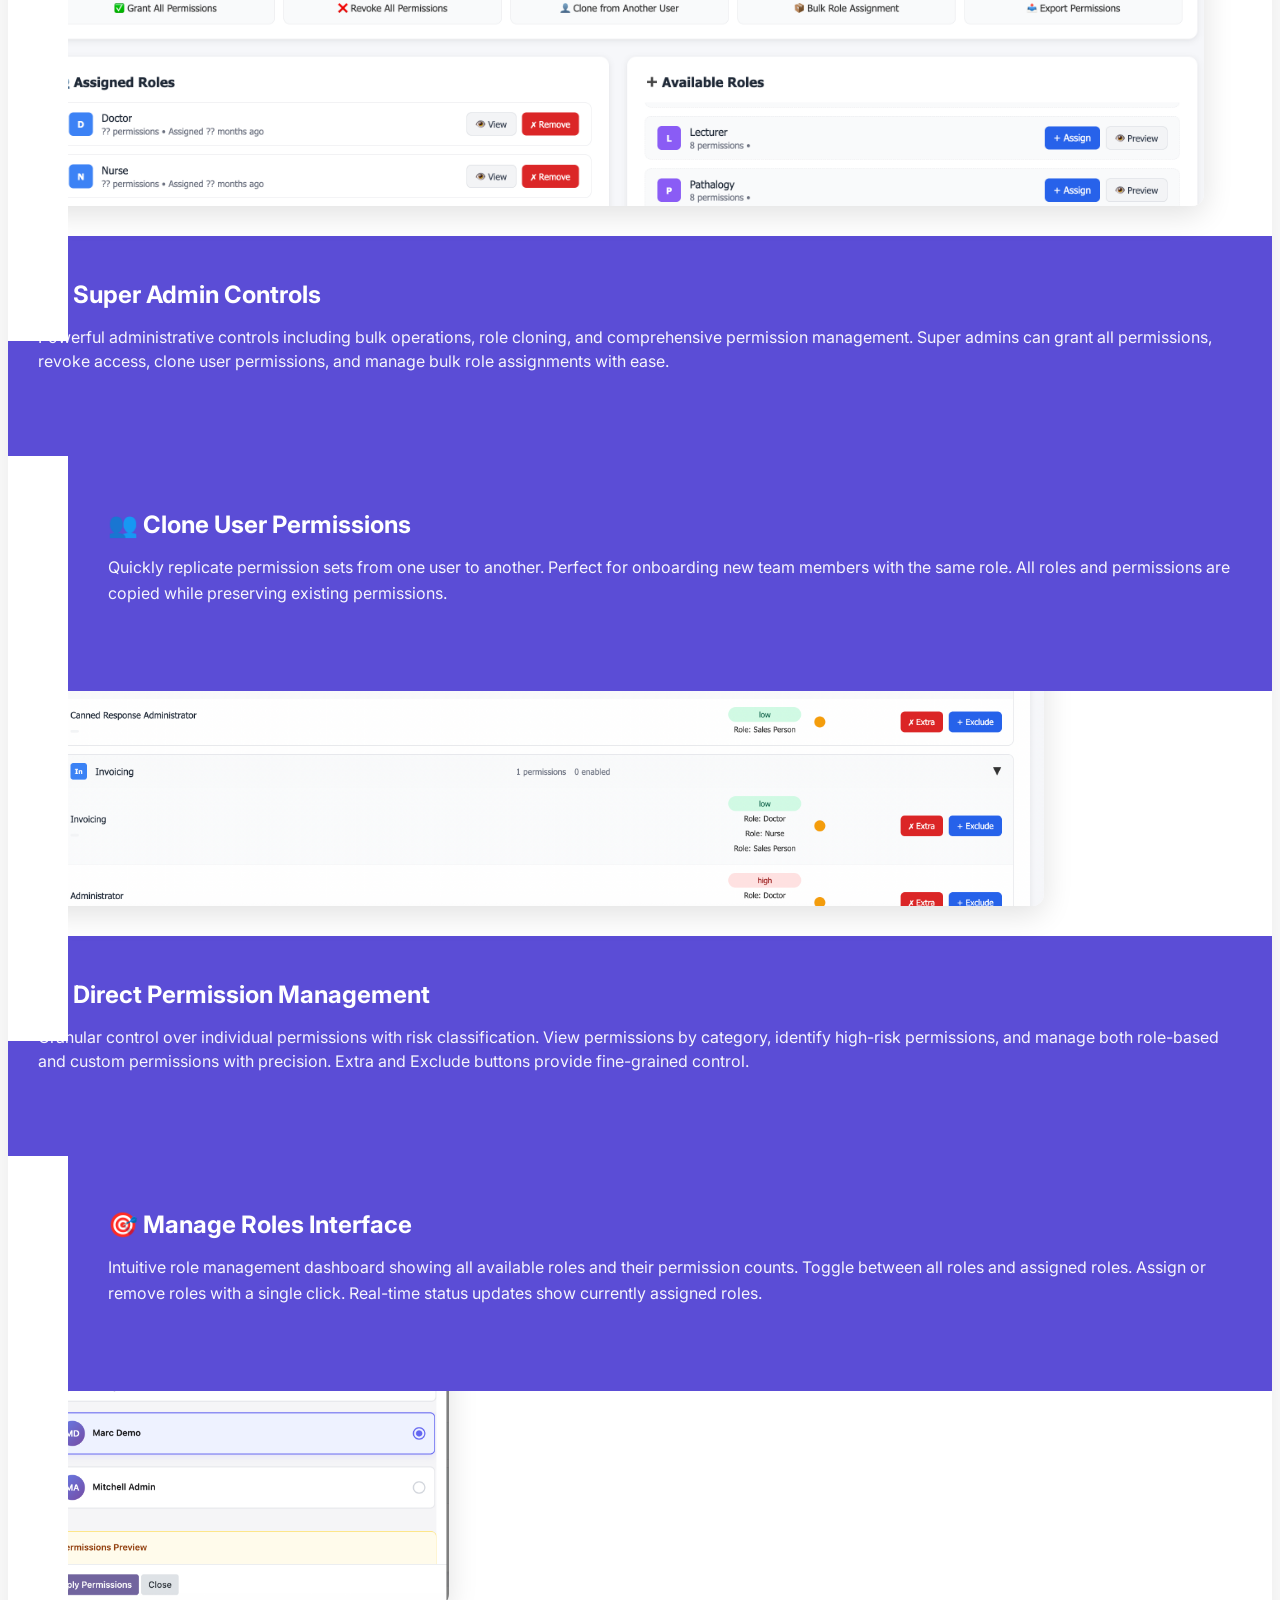
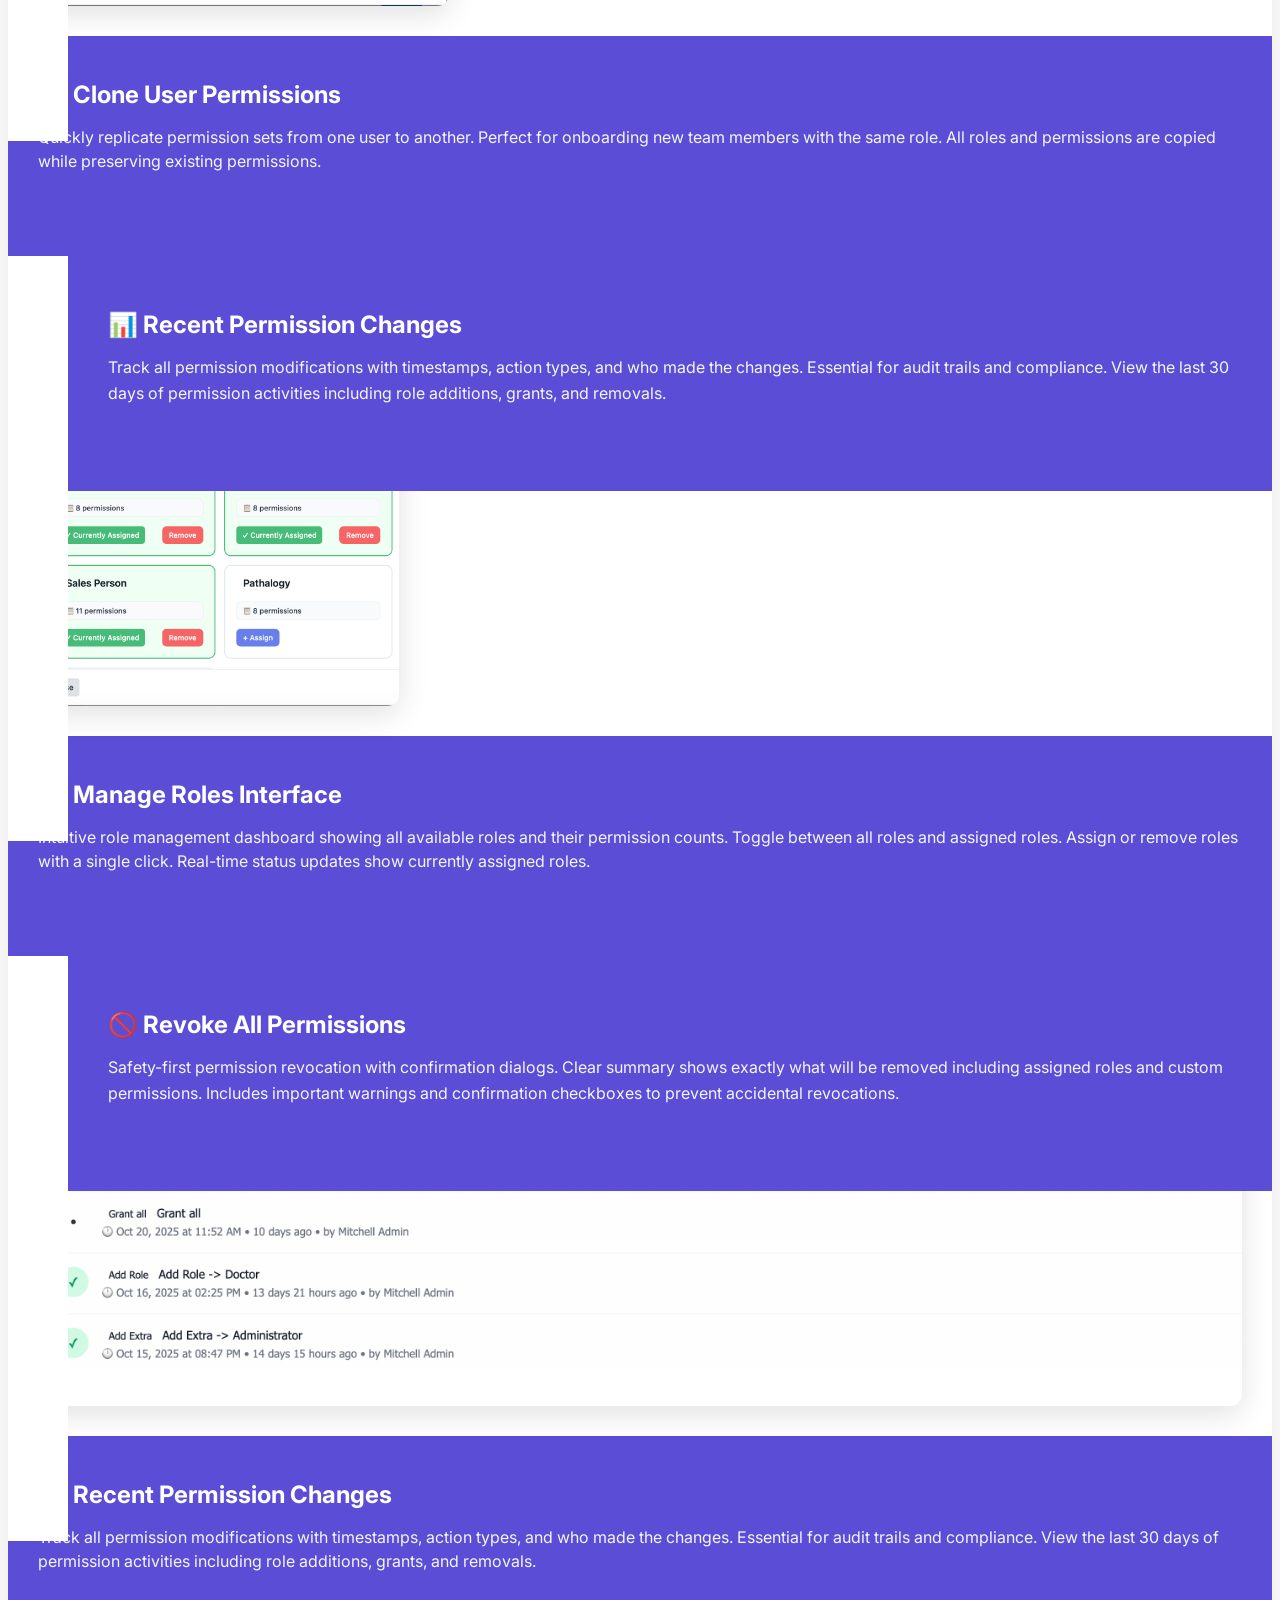
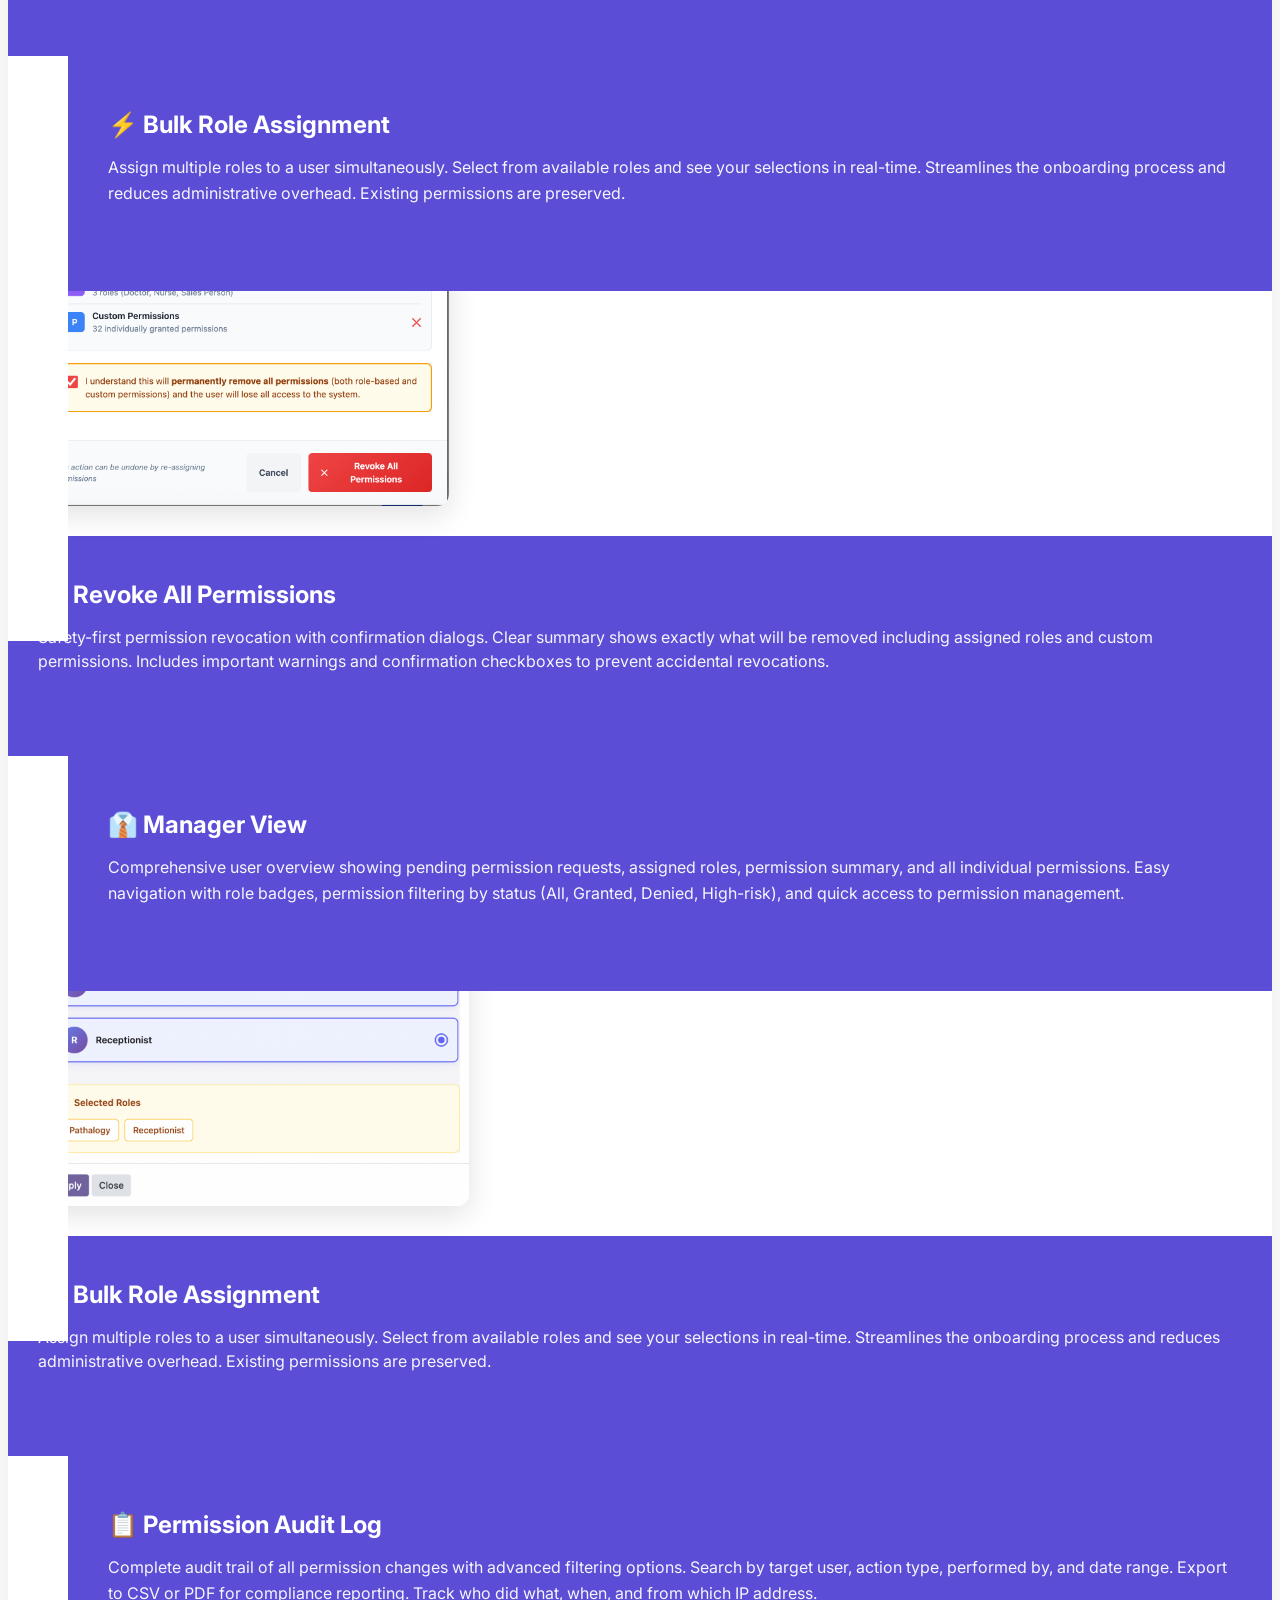
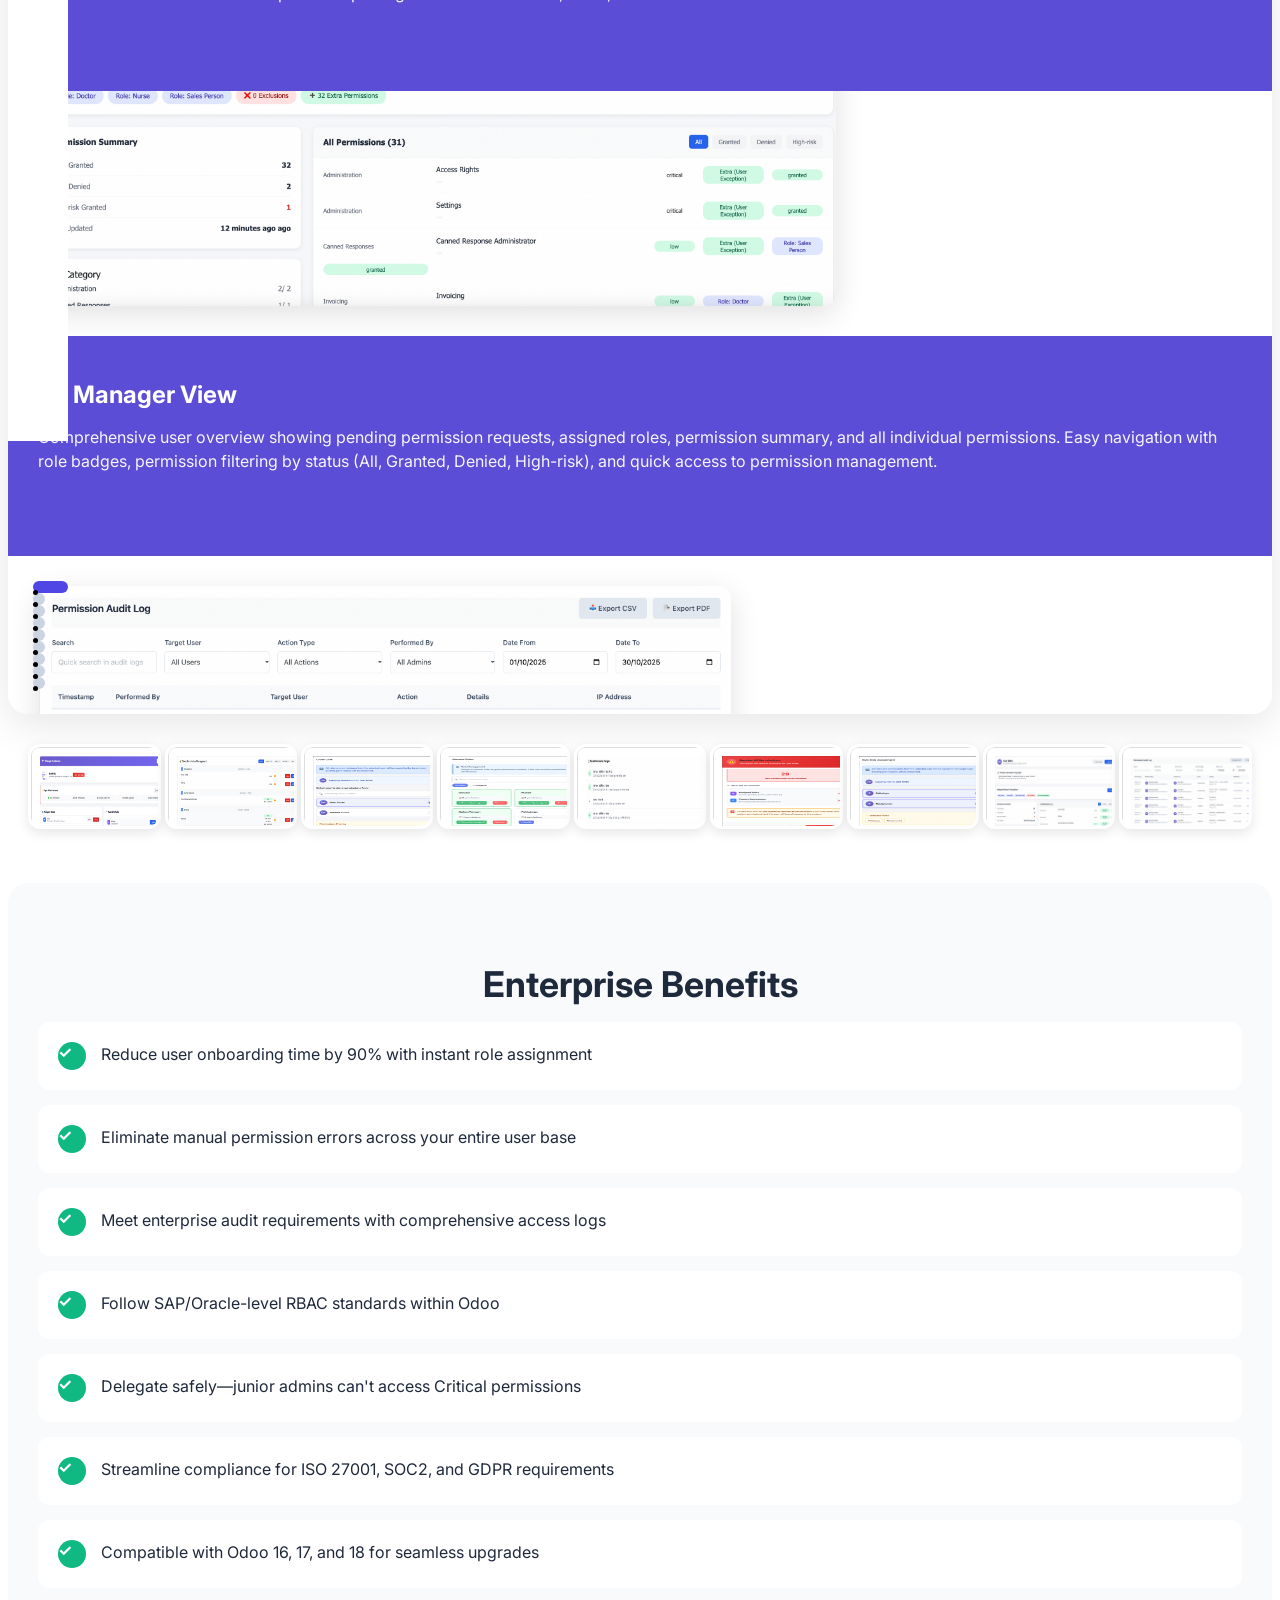
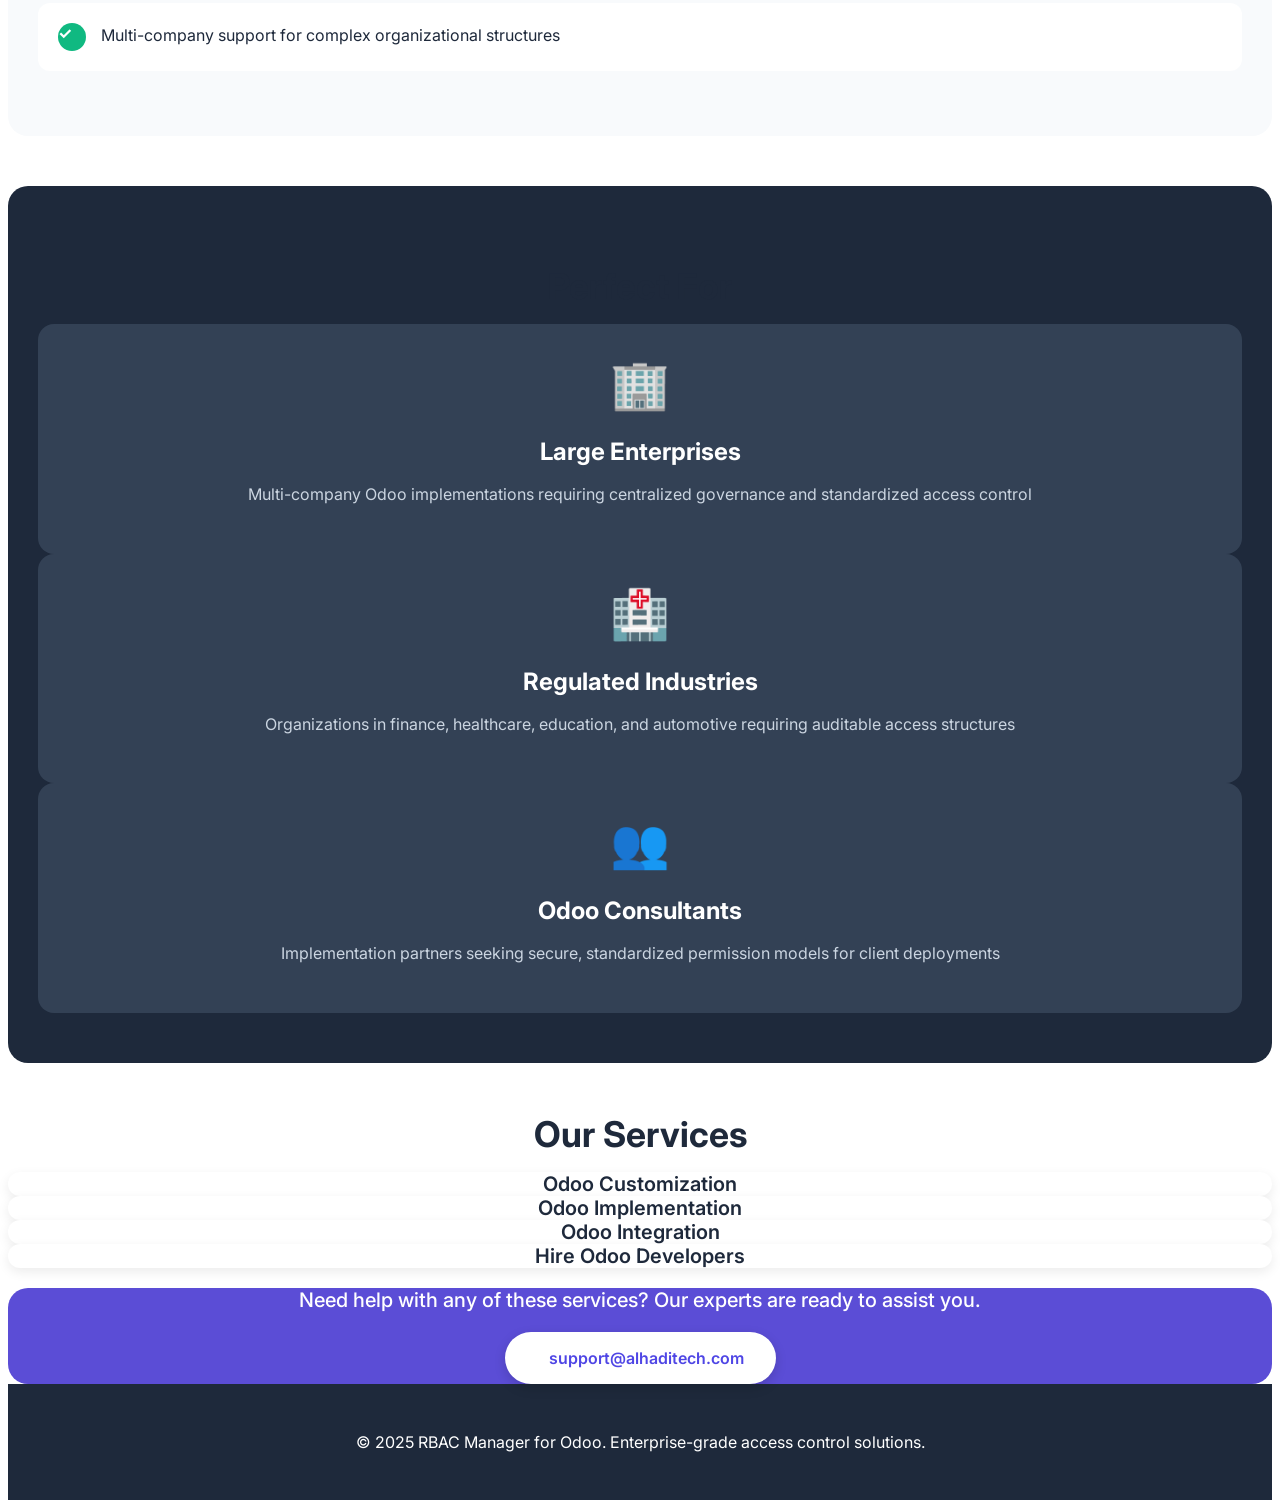
==== commit e53082e4: "[FIX] description page changes." ====
--- a/rbac_manager/static/description/index.html
+++ b/rbac_manager/static/description/index.html
@@ -279,7 +279,7 @@
             </div>
 
             <!-- Risk-Based Permission Framework Section -->
-            <div class="rbac-risk-framework"
+            <div class="rbac-risk-framework pt-5 p-3  p-sm-5"
                  style="background: linear-gradient(135deg, #667eea 0%, #764ba2 100%);border-radius: 24px;padding: 60px 40px;margin: 60px 0;color: white;position: relative;overflow: hidden;background-color: #667eea;">
                 <h2 style="font-size: calc(1.6rem + 1vw);font-weight: 800;margin-bottom: 20px;text-align: center;position: relative;">
                     🛡️ Risk-Based Permission Framework</h2>
@@ -430,7 +430,7 @@
                 </div>
 
                 <!-- Risk Controls Section -->
-                <div class="risk-controls-section"
+                <div class="risk-controls-section p-sm-4 p-2 pt-5"
                      style="background: rgba(255, 255, 255, 0.1);border-radius: 16px;padding: 35px;margin-top: 40px;border: 1px solid rgba(255, 255, 255, 0.2);position: relative;background-color: rgba(255, 255, 255, 0.1);">
                     <h3 style="font-size: 1.5rem;font-weight: 700;margin-bottom: 25px;text-align: center;">⚙️ Built-In
                         Safety Controls</h3>
@@ -535,8 +535,7 @@
                             <div class="rbac-slide-content flex-column d-none d-md-flex" style="height: 100%;display: flex;">
                                 <div class="rbac-slide-image-wrapper justify-content-center align-items-center"
                                      style="flex: 1;display: flex;padding: 30px;background-color: white;height:75%">
-                                    <img src="super_admin_1.png" alt="Super Admin Controls" class="d-block"
-                                         loading="lazy"
+                                    <img src="super_admin_1.png" alt="Super Admin Controls" class="d-block mh-100" loading="lazy"
                                          style="max-width: 100%;max-height: 100%;object-fit: contain;border-radius: 12px;box-shadow: 0 8px 30px rgba(0, 0, 0, 0.12);">
                                 </div>
                                 <div class="rbac-slide-caption"
@@ -554,12 +553,11 @@
                             <div class="rbac-slide-content flex-column d-flex d-md-none" style="height: 100%;">
                                 <div class="rbac-slide-image-wrapper justify-content-center align-items-center"
                                      style="flex: 1;display: flex;padding: 30px;background-color: white;height:60%;">
-                                    <img src="super_admin_1.png" alt="Super Admin Controls" class="d-block"
-                                         loading="lazy"
-                                         style="max-width: 100%;max-height: 100%;object-fit: contain;border-radius: 12px;box-shadow: 0 8px 30px rgba(0, 0, 0, 0.12);">
-                                </div>
-                                <div class="rbac-slide-caption"
-                                     style="background-color: #5b4dd6;color: white;padding: 30px 30px;height:40%;">
+                                    <img src="super_admin_1.png" alt="Super Admin Controls" class="d-block mh-100" loading="lazy"
+                                         style="max-width: 100%;max-height: 100%;object-fit: contain;border-radius: 12px;box-shadow: 0 8px 30px rgba(0, 0, 0, 0.12);">
+                                </div>
+                                <div class="rbac-slide-caption"
+                                     style="background-color: #5b4dd6;color: white;padding: 20px 30px;height:40%;">
                                     <h3 style="font-size: 1.5rem;font-weight: 700;margin-bottom: 12px;">🔐 Super Admin
                                         Controls</h3>
                                     <p style="font-size: 1rem;line-height: 1.5;opacity: 0.95;margin-bottom: 0;">Powerful
@@ -577,8 +575,7 @@
                             <div class="rbac-slide-content flex-column d-none d-md-flex" style="height: 100%;display: flex;">
                                 <div class="rbac-slide-image-wrapper justify-content-center align-items-center"
                                      style="flex: 1;display: flex;padding: 30px;background-color: white;height:75%">
-                                    <img src="super_admin2.png" alt="Direct Permission Management" class="d-block"
-                                         loading="lazy"
+                                    <img src="super_admin2.png" alt="Direct Permission Management" class="d-block mh-100" loading="lazy"
                                          style="max-width: 100%;max-height: 100%;object-fit: contain;border-radius: 12px;box-shadow: 0 8px 30px rgba(0, 0, 0, 0.12);">
                                 </div>
                                 <div class="rbac-slide-caption"
@@ -596,12 +593,11 @@
                             <div class="rbac-slide-content flex-column d-flex d-md-none" style="height: 100%;">
                                 <div class="rbac-slide-image-wrapper justify-content-center align-items-center"
                                      style="flex: 1;display: flex;padding: 30px;background-color: white;height:60%;">
-                                    <img src="super_admin2.png" alt="Direct Permission Management" class="d-block"
-                                         loading="lazy"
-                                         style="max-width: 100%;max-height: 100%;object-fit: contain;border-radius: 12px;box-shadow: 0 8px 30px rgba(0, 0, 0, 0.12);">
-                                </div>
-                                <div class="rbac-slide-caption"
-                                     style="background-color: #5b4dd6;color: white;padding: 30px 30px;height:40%;">
+                                    <img src="super_admin2.png" alt="Direct Permission Management" class="d-block mh-100" loading="lazy"
+                                         style="max-width: 100%;max-height: 100%;object-fit: contain;border-radius: 12px;box-shadow: 0 8px 30px rgba(0, 0, 0, 0.12);">
+                                </div>
+                                <div class="rbac-slide-caption"
+                                     style="background-color: #5b4dd6;color: white;padding: 20px 30px;height:40%;">
                                     <h3 style="font-size: 1.5rem;font-weight: 700;margin-bottom: 12px;">⚙️ Direct
                                         Permission Management</h3>
                                     <p style="font-size: 1rem;line-height: 1.5;opacity: 0.95;margin-bottom: 0;">Granular
@@ -619,7 +615,7 @@
                             <div class="rbac-slide-content flex-column d-none d-md-flex" style="height: 100%;display: flex;">
                                 <div class="rbac-slide-image-wrapper justify-content-center align-items-center"
                                      style="flex: 1;display: flex;padding: 30px;background-color: white;height:75%">
-                                    <img src="clone.png" alt="Clone User Permissions" class="d-block" loading="lazy"
+                                    <img src="clone.png" alt="Clone User Permissions" class="d-block mh-100" loading="lazy"
                                          style="max-width: 100%;max-height: 100%;object-fit: contain;border-radius: 12px;box-shadow: 0 8px 30px rgba(0, 0, 0, 0.12);">
                                 </div>
                                 <div class="rbac-slide-caption"
@@ -636,11 +632,11 @@
                             <div class="rbac-slide-content flex-column d-flex d-md-none" style="height: 100%;">
                                 <div class="rbac-slide-image-wrapper justify-content-center align-items-center"
                                      style="flex: 1;display: flex;padding: 30px;background-color: white;height:60%;">
-                                    <img src="clone.png" alt="Clone User Permissions" class="d-block" loading="lazy"
-                                         style="max-width: 100%;max-height: 100%;object-fit: contain;border-radius: 12px;box-shadow: 0 8px 30px rgba(0, 0, 0, 0.12);">
-                                </div>
-                                <div class="rbac-slide-caption"
-                                     style="background-color: #5b4dd6;color: white;padding: 30px 30px;height:40%;">
+                                    <img src="clone.png" alt="Clone User Permissions" class="d-block mh-100" loading="lazy"
+                                         style="max-width: 100%;max-height: 100%;object-fit: contain;border-radius: 12px;box-shadow: 0 8px 30px rgba(0, 0, 0, 0.12);">
+                                </div>
+                                <div class="rbac-slide-caption"
+                                     style="background-color: #5b4dd6;color: white;padding: 20px 30px;height:40%;">
                                     <h3 style="font-size: 1.5rem;font-weight: 700;margin-bottom: 12px;">👥 Clone User
                                         Permissions</h3>
                                     <p style="font-size: 1rem;line-height: 1.5;opacity: 0.95;margin-bottom: 0;">Quickly
@@ -657,7 +653,7 @@
                             <div class="rbac-slide-content flex-column d-none d-md-flex" style="height: 100%;display: flex;">
                                 <div class="rbac-slide-image-wrapper justify-content-center align-items-center"
                                      style="flex: 1;display: flex;padding: 30px;background-color: white;height:75%">
-                                    <img src="manage_role_manage.png" alt="Manage Roles" class="d-block" loading="lazy"
+                                    <img src="manage_role_manage.png" alt="Manage Roles" class="d-block mh-100" loading="lazy"
                                          style="max-width: 100%;max-height: 100%;object-fit: contain;border-radius: 12px;box-shadow: 0 8px 30px rgba(0, 0, 0, 0.12);">
                                 </div>
                                 <div class="rbac-slide-caption"
@@ -675,11 +671,11 @@
                             <div class="rbac-slide-content flex-column d-flex d-md-none" style="height: 100%;">
                                 <div class="rbac-slide-image-wrapper justify-content-center align-items-center"
                                      style="flex: 1;display: flex;padding: 30px;background-color: white;height:60%;">
-                                    <img src="manage_role_manage.png" alt="Manage Roles" class="d-block" loading="lazy"
-                                         style="max-width: 100%;max-height: 100%;object-fit: contain;border-radius: 12px;box-shadow: 0 8px 30px rgba(0, 0, 0, 0.12);">
-                                </div>
-                                <div class="rbac-slide-caption"
-                                     style="background-color: #5b4dd6;color: white;padding: 30px 30px;height:40%;">
+                                    <img src="manage_role_manage.png" alt="Manage Roles" class="d-block mh-100" loading="lazy"
+                                         style="max-width: 100%;max-height: 100%;object-fit: contain;border-radius: 12px;box-shadow: 0 8px 30px rgba(0, 0, 0, 0.12);">
+                                </div>
+                                <div class="rbac-slide-caption"
+                                     style="background-color: #5b4dd6;color: white;padding: 20px 30px;height:40%;">
                                     <h3 style="font-size: 1.5rem;font-weight: 700;margin-bottom: 12px;">🎯 Manage Roles
                                         Interface</h3>
                                     <p style="font-size: 1rem;line-height: 1.5;opacity: 0.95;margin-bottom: 0;">
@@ -697,8 +693,7 @@
                             <div class="rbac-slide-content flex-column d-none d-md-flex" style="height: 100%;display: flex;">
                                 <div class="rbac-slide-image-wrapper justify-content-center align-items-center"
                                      style="flex: 1;display: flex;padding: 30px;background-color: white;height:75%">
-                                    <img src="recent_perm.png" alt="Recent Permission Changes" class="d-block"
-                                         loading="lazy"
+                                    <img src="recent_perm.png" alt="Recent Permission Changes" class="d-block mh-100" loading="lazy"
                                          style="max-width: 100%;max-height: 100%;object-fit: contain;border-radius: 12px;box-shadow: 0 8px 30px rgba(0, 0, 0, 0.12);">
                                 </div>
                                 <div class="rbac-slide-caption"
@@ -715,12 +710,11 @@
                             <div class="rbac-slide-content flex-column d-flex d-md-none" style="height: 100%;">
                                 <div class="rbac-slide-image-wrapper justify-content-center align-items-center"
                                      style="flex: 1;display: flex;padding: 30px;background-color: white;height:60%;">
-                                    <img src="recent_perm.png" alt="Recent Permission Changes" class="d-block"
-                                         loading="lazy"
-                                         style="max-width: 100%;max-height: 100%;object-fit: contain;border-radius: 12px;box-shadow: 0 8px 30px rgba(0, 0, 0, 0.12);">
-                                </div>
-                                <div class="rbac-slide-caption"
-                                     style="background-color: #5b4dd6;color: white;padding: 30px 30px;height:40%;">
+                                    <img src="recent_perm.png" alt="Recent Permission Changes" class="d-block mh-100" loading="lazy"
+                                         style="max-width: 100%;max-height: 100%;object-fit: contain;border-radius: 12px;box-shadow: 0 8px 30px rgba(0, 0, 0, 0.12);">
+                                </div>
+                                <div class="rbac-slide-caption"
+                                     style="background-color: #5b4dd6;color: white;padding: 20px 30px;height:40%;">
                                     <h3 style="font-size: 1.5rem;font-weight: 700;margin-bottom: 12px;">📊 Recent
                                         Permission Changes</h3>
                                     <p style="font-size: 1rem;line-height: 1.5;opacity: 0.95;margin-bottom: 0;">Track
@@ -737,8 +731,7 @@
                             <div class="rbac-slide-content flex-column d-none d-md-flex" style="height: 100%;display: flex;">
                                 <div class="rbac-slide-image-wrapper justify-content-center align-items-center"
                                      style="flex: 1;display: flex;padding: 30px;background-color: white;height:75%">
-                                    <img src="revoke_all.png" alt="Revoke All Permissions" class="d-block"
-                                         loading="lazy"
+                                    <img src="revoke_all.png" alt="Revoke All Permissions" class="d-block mh-100" loading="lazy"
                                          style="max-width: 100%;max-height: 100%;object-fit: contain;border-radius: 12px;box-shadow: 0 8px 30px rgba(0, 0, 0, 0.12);">
                                 </div>
                                 <div class="rbac-slide-caption"
@@ -757,12 +750,11 @@
                             <div class="rbac-slide-content flex-column d-flex d-md-none" style="height: 100%;">
                                 <div class="rbac-slide-image-wrapper justify-content-center align-items-center"
                                      style="flex: 1;display: flex;padding: 30px;background-color: white;height:60%;">
-                                    <img src="revoke_all.png" alt="Revoke All Permissions" class="d-block"
-                                         loading="lazy"
-                                         style="max-width: 100%;max-height: 100%;object-fit: contain;border-radius: 12px;box-shadow: 0 8px 30px rgba(0, 0, 0, 0.12);">
-                                </div>
-                                <div class="rbac-slide-caption"
-                                     style="background-color: #5b4dd6;color: white;padding: 30px 30px;height:40%;">
+                                    <img src="revoke_all.png" alt="Revoke All Permissions" class="d-block mh-100" loading="lazy"
+                                         style="max-width: 100%;max-height: 100%;object-fit: contain;border-radius: 12px;box-shadow: 0 8px 30px rgba(0, 0, 0, 0.12);">
+                                </div>
+                                <div class="rbac-slide-caption"
+                                     style="background-color: #5b4dd6;color: white;padding: 20px 30px;height:40%;">
                                     <h3 style="font-size: 1.5rem;font-weight: 700;margin-bottom: 12px;">🚫 Revoke All
                                         Permissions</h3>
                                     <p style="font-size: 1rem;line-height: 1.5;opacity: 0.95;margin-bottom: 0;">
@@ -781,7 +773,7 @@
                             <div class="rbac-slide-content flex-column d-none d-md-flex" style="height: 100%;display: flex;">
                                 <div class="rbac-slide-image-wrapper justify-content-center align-items-center"
                                      style="flex: 1;display: flex;padding: 30px;background-color: white;height:75%">
-                                    <img src="bulk_role.png" alt="Bulk Role Assignment" class="d-block" loading="lazy"
+                                    <img src="bulk_role.png" alt="Bulk Role Assignment" class="d-block mh-100" loading="lazy"
                                          style="max-width: 100%;max-height: 100%;object-fit: contain;border-radius: 12px;box-shadow: 0 8px 30px rgba(0, 0, 0, 0.12);">
                                 </div>
                                 <div class="rbac-slide-caption"
@@ -798,11 +790,11 @@
                             <div class="rbac-slide-content flex-column d-flex d-md-none" style="height: 100%;">
                                 <div class="rbac-slide-image-wrapper justify-content-center align-items-center"
                                      style="flex: 1;display: flex;padding: 30px;background-color: white;height:60%;">
-                                    <img src="bulk_role.png" alt="Bulk Role Assignment" class="d-block" loading="lazy"
-                                         style="max-width: 100%;max-height: 100%;object-fit: contain;border-radius: 12px;box-shadow: 0 8px 30px rgba(0, 0, 0, 0.12);">
-                                </div>
-                                <div class="rbac-slide-caption"
-                                     style="background-color: #5b4dd6;color: white;padding: 30px 30px;height:40%;">
+                                    <img src="bulk_role.png" alt="Bulk Role Assignment" class="d-block mh-100" loading="lazy"
+                                         style="max-width: 100%;max-height: 100%;object-fit: contain;border-radius: 12px;box-shadow: 0 8px 30px rgba(0, 0, 0, 0.12);">
+                                </div>
+                                <div class="rbac-slide-caption"
+                                     style="background-color: #5b4dd6;color: white;padding: 20px 30px;height:40%;">
                                     <h3 style="font-size: 1.5rem;font-weight: 700;margin-bottom: 12px;">⚡ Bulk Role
                                         Assignment</h3>
                                     <p style="font-size: 1rem;line-height: 1.5;opacity: 0.95;margin-bottom: 0;">Assign
@@ -819,7 +811,7 @@
                             <div class="rbac-slide-content flex-column d-none d-md-flex" style="height: 100%;display: flex;">
                                 <div class="rbac-slide-image-wrapper justify-content-center align-items-center"
                                      style="flex: 1;display: flex;padding: 30px;background-color: white;height:75%">
-                                    <img src="managerview.png" alt="Manager View" class="d-block" loading="lazy"
+                                    <img src="managerview.png" alt="Manager View" class="d-block mh-100" loading="lazy"
                                          style="max-width: 100%;max-height: 100%;object-fit: contain;border-radius: 12px;box-shadow: 0 8px 30px rgba(0, 0, 0, 0.12);">
                                 </div>
                                 <div class="rbac-slide-caption"
@@ -837,11 +829,11 @@
                             <div class="rbac-slide-content flex-column d-flex d-md-none" style="height: 100%;">
                                 <div class="rbac-slide-image-wrapper justify-content-center align-items-center"
                                      style="flex: 1;display: flex;padding: 30px;background-color: white;height:60%;">
-                                    <img src="managerview.png" alt="Manager View" class="d-block" loading="lazy"
-                                         style="max-width: 100%;max-height: 100%;object-fit: contain;border-radius: 12px;box-shadow: 0 8px 30px rgba(0, 0, 0, 0.12);">
-                                </div>
-                                <div class="rbac-slide-caption"
-                                     style="background-color: #5b4dd6;color: white;padding: 30px 30px;height:40%;">
+                                    <img src="managerview.png" alt="Manager View" class="d-block mh-100" loading="lazy"
+                                         style="max-width: 100%;max-height: 100%;object-fit: contain;border-radius: 12px;box-shadow: 0 8px 30px rgba(0, 0, 0, 0.12);">
+                                </div>
+                                <div class="rbac-slide-caption"
+                                     style="background-color: #5b4dd6;color: white;padding: 20px 30px;height:40%;">
                                     <h3 style="font-size: 1.5rem;font-weight: 700;margin-bottom: 12px;">👔 Manager
                                         View</h3>
                                     <p style="font-size: 1rem;line-height: 1.5;opacity: 0.95;margin-bottom: 0;">
@@ -859,7 +851,7 @@
                             <div class="rbac-slide-content flex-column d-none d-md-flex" style="height: 100%;display: flex;">
                                 <div class="rbac-slide-image-wrapper justify-content-center align-items-center"
                                      style="flex: 1;display: flex;padding: 30px;background-color: white;height:75%">
-                                    <img src="audit_log.png" alt="Audit Log" class="d-block" loading="lazy"
+                                    <img src="audit_log.png" alt="Audit Log" class="d-block mh-100" loading="lazy"
                                          style="max-width: 100%;max-height: 100%;object-fit: contain;border-radius: 12px;box-shadow: 0 8px 30px rgba(0, 0, 0, 0.12);">
                                 </div>
                                 <div class="rbac-slide-caption"
@@ -877,11 +869,11 @@
                             <div class="rbac-slide-content flex-column d-flex d-md-none" style="height: 100%;">
                                 <div class="rbac-slide-image-wrapper justify-content-center align-items-center"
                                      style="flex: 1;display: flex;padding: 30px;background-color: white;height:60%;">
-                                    <img src="audit_log.png" alt="Audit Log" class="d-block" loading="lazy"
-                                         style="max-width: 100%;max-height: 100%;object-fit: contain;border-radius: 12px;box-shadow: 0 8px 30px rgba(0, 0, 0, 0.12);">
-                                </div>
-                                <div class="rbac-slide-caption"
-                                     style="background-color: #5b4dd6;color: white;padding: 30px 30px;height:40%;">
+                                    <img src="audit_log.png" alt="Audit Log" class="d-block mh-100" loading="lazy"
+                                         style="max-width: 100%;max-height: 100%;object-fit: contain;border-radius: 12px;box-shadow: 0 8px 30px rgba(0, 0, 0, 0.12);">
+                                </div>
+                                <div class="rbac-slide-caption"
+                                     style="background-color: #5b4dd6;color: white;padding: 20px 30px;height:40%;">
                                     <h3 style="font-size: 1.5rem;font-weight: 700;margin-bottom: 12px;">📋 Permission
                                         Audit Log</h3>
                                     <p style="font-size: 1rem;line-height: 1.5;opacity: 0.95;margin-bottom: 0;">Complete
@@ -1187,8 +1179,8 @@
                 </div>
 
                 <!-- Contact CTA -->
-                <div class="rbac-contact-cta"
-                     style="background-color: #5b4dd6;border-radius: 20px;padding: 40px;text-align: center;color: white;">
+                <div class="rbac-contact-cta p-4 p-sm-5"
+                     style="background-color: #5b4dd6;border-radius: 20px;text-align: center;color: white;">
                     <p class="mb-3" style="font-size: 1.25rem;font-weight: 500;">Need help with any of these services?
                         Our experts are ready to assist you.</p>
                     <a href="mailto:support@alhaditech.com"
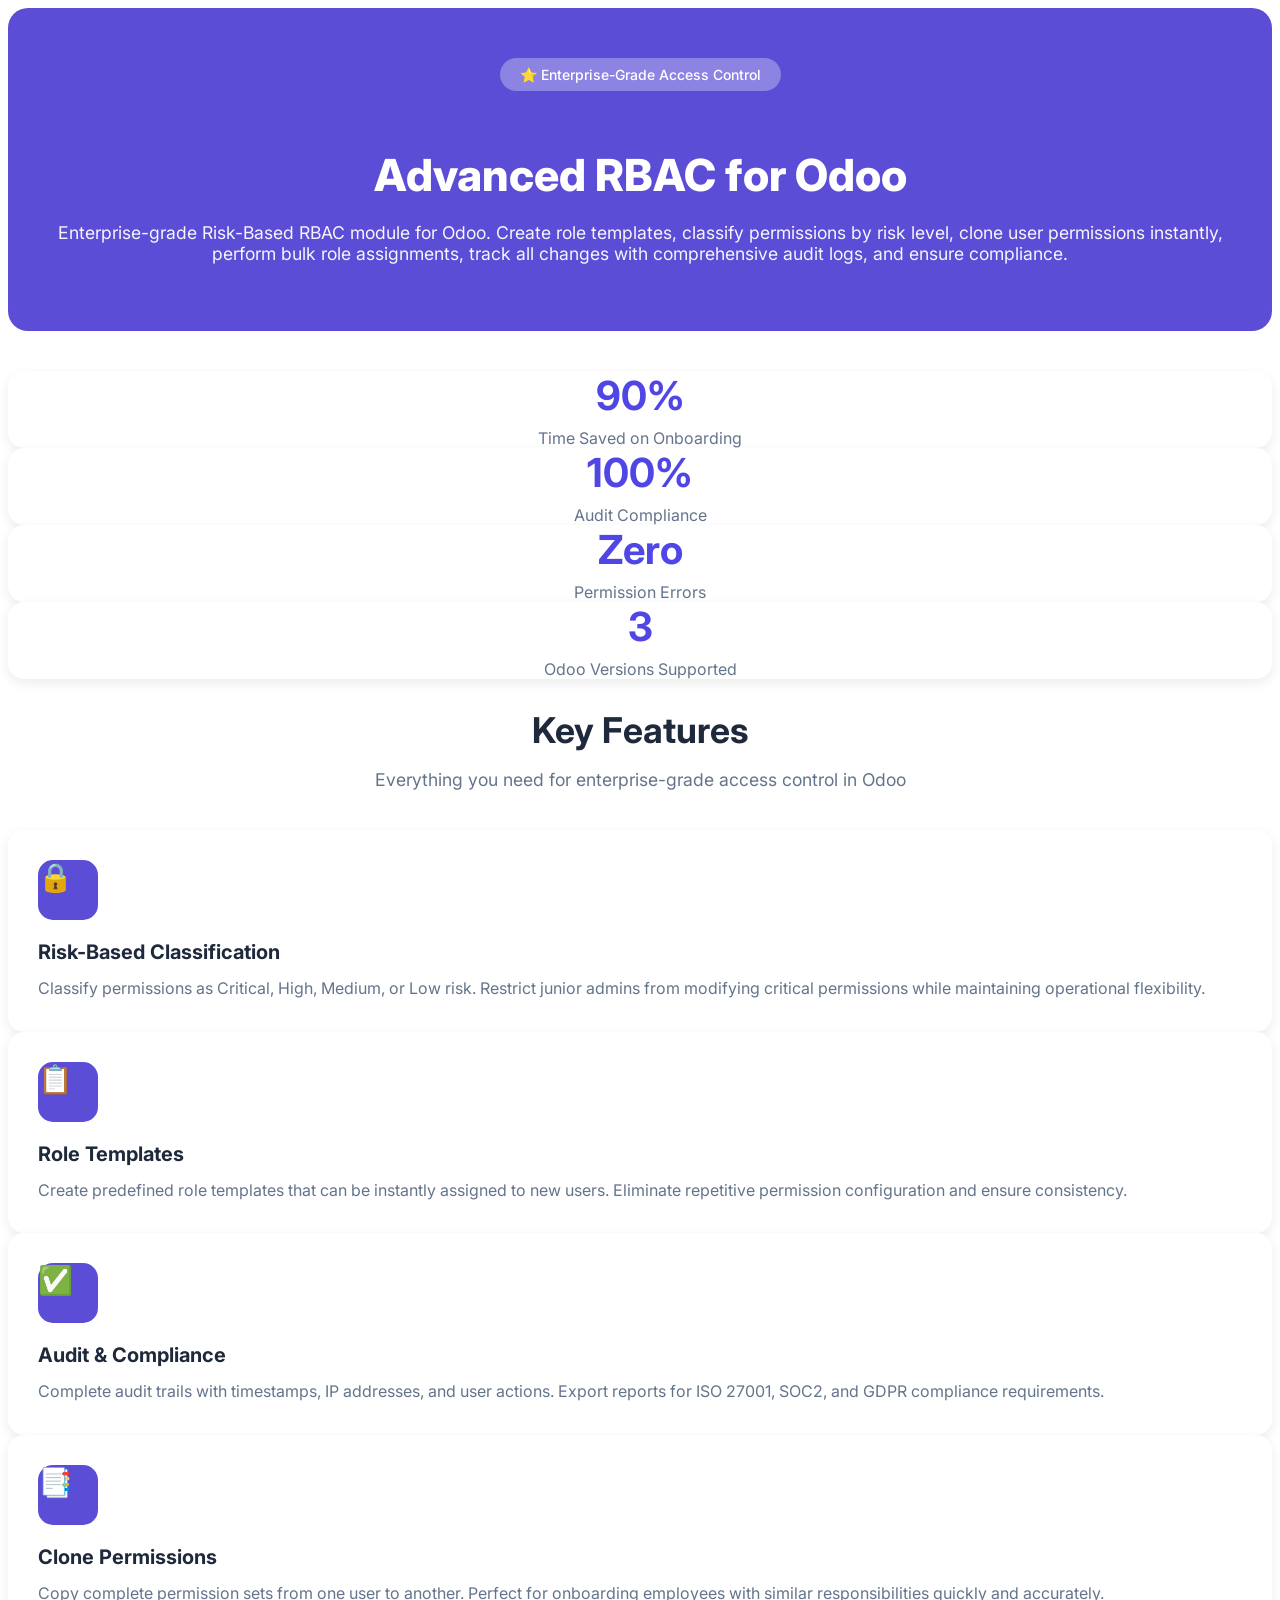
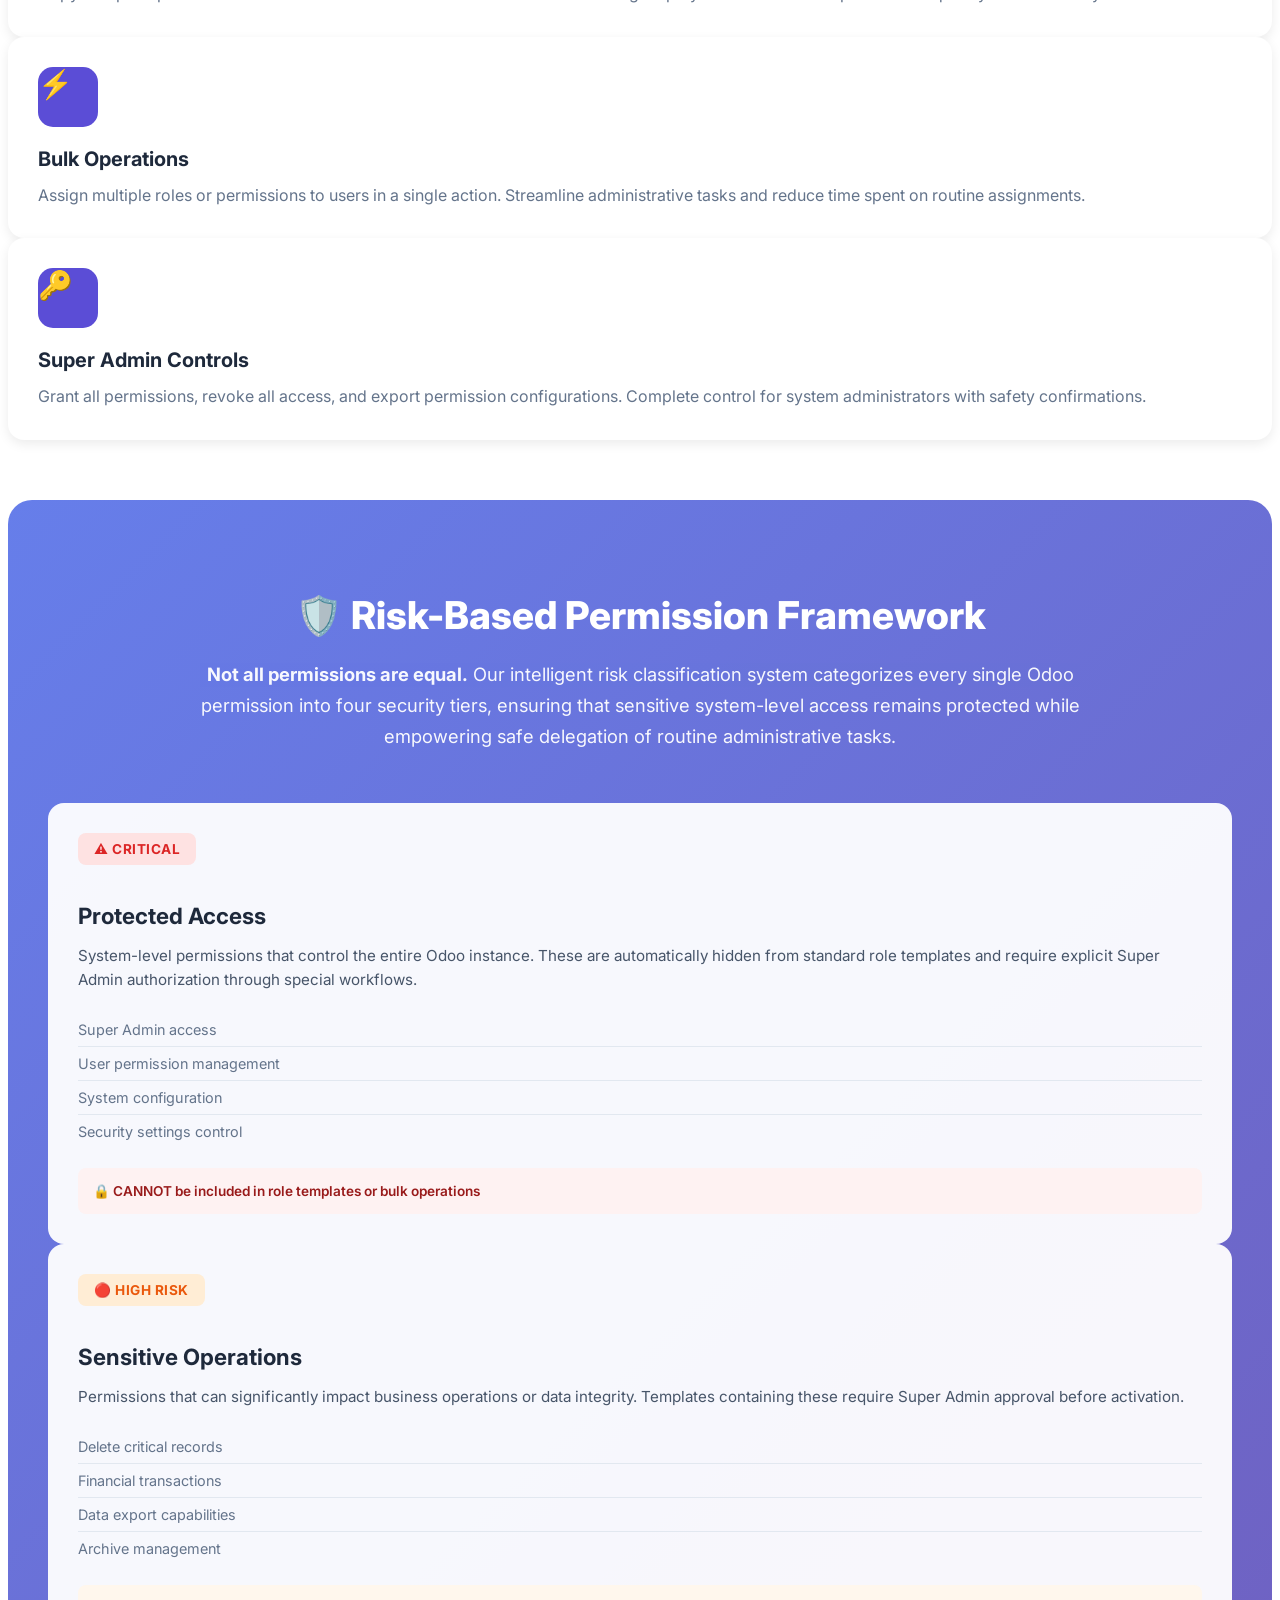
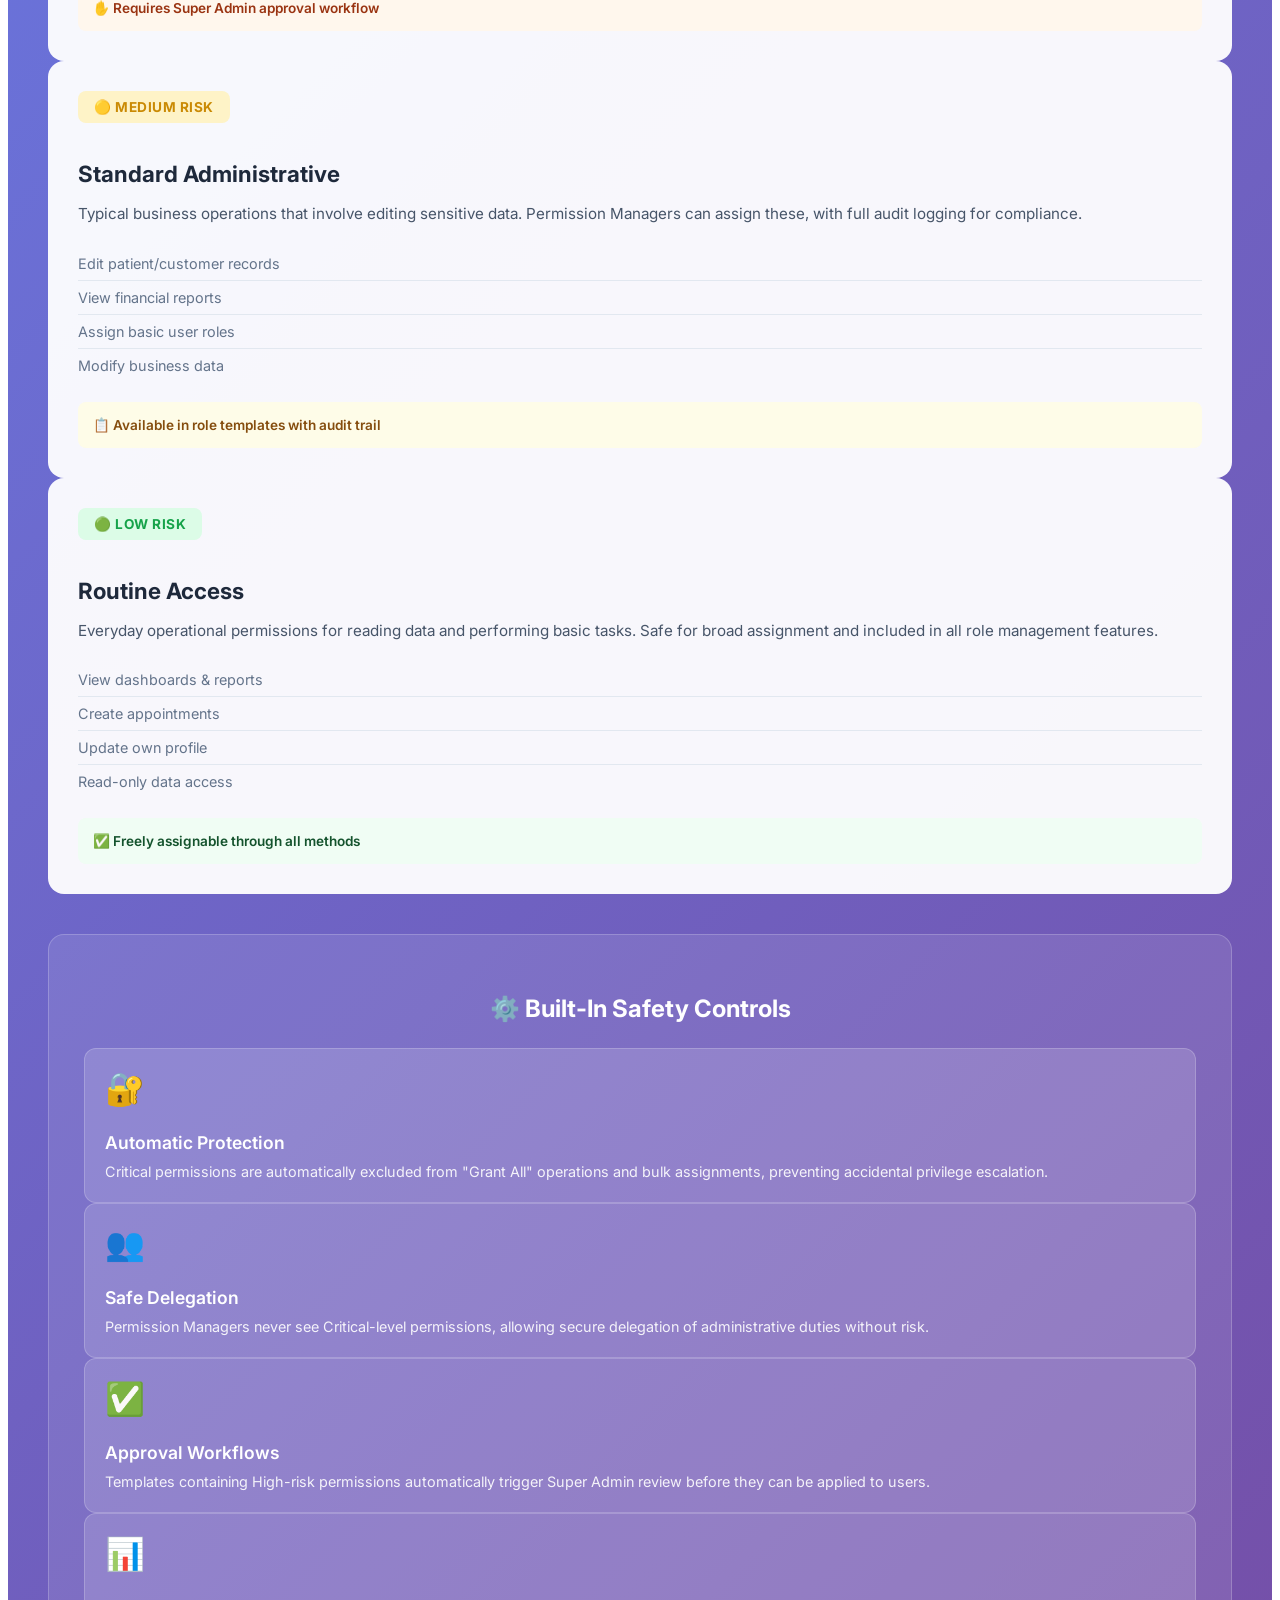
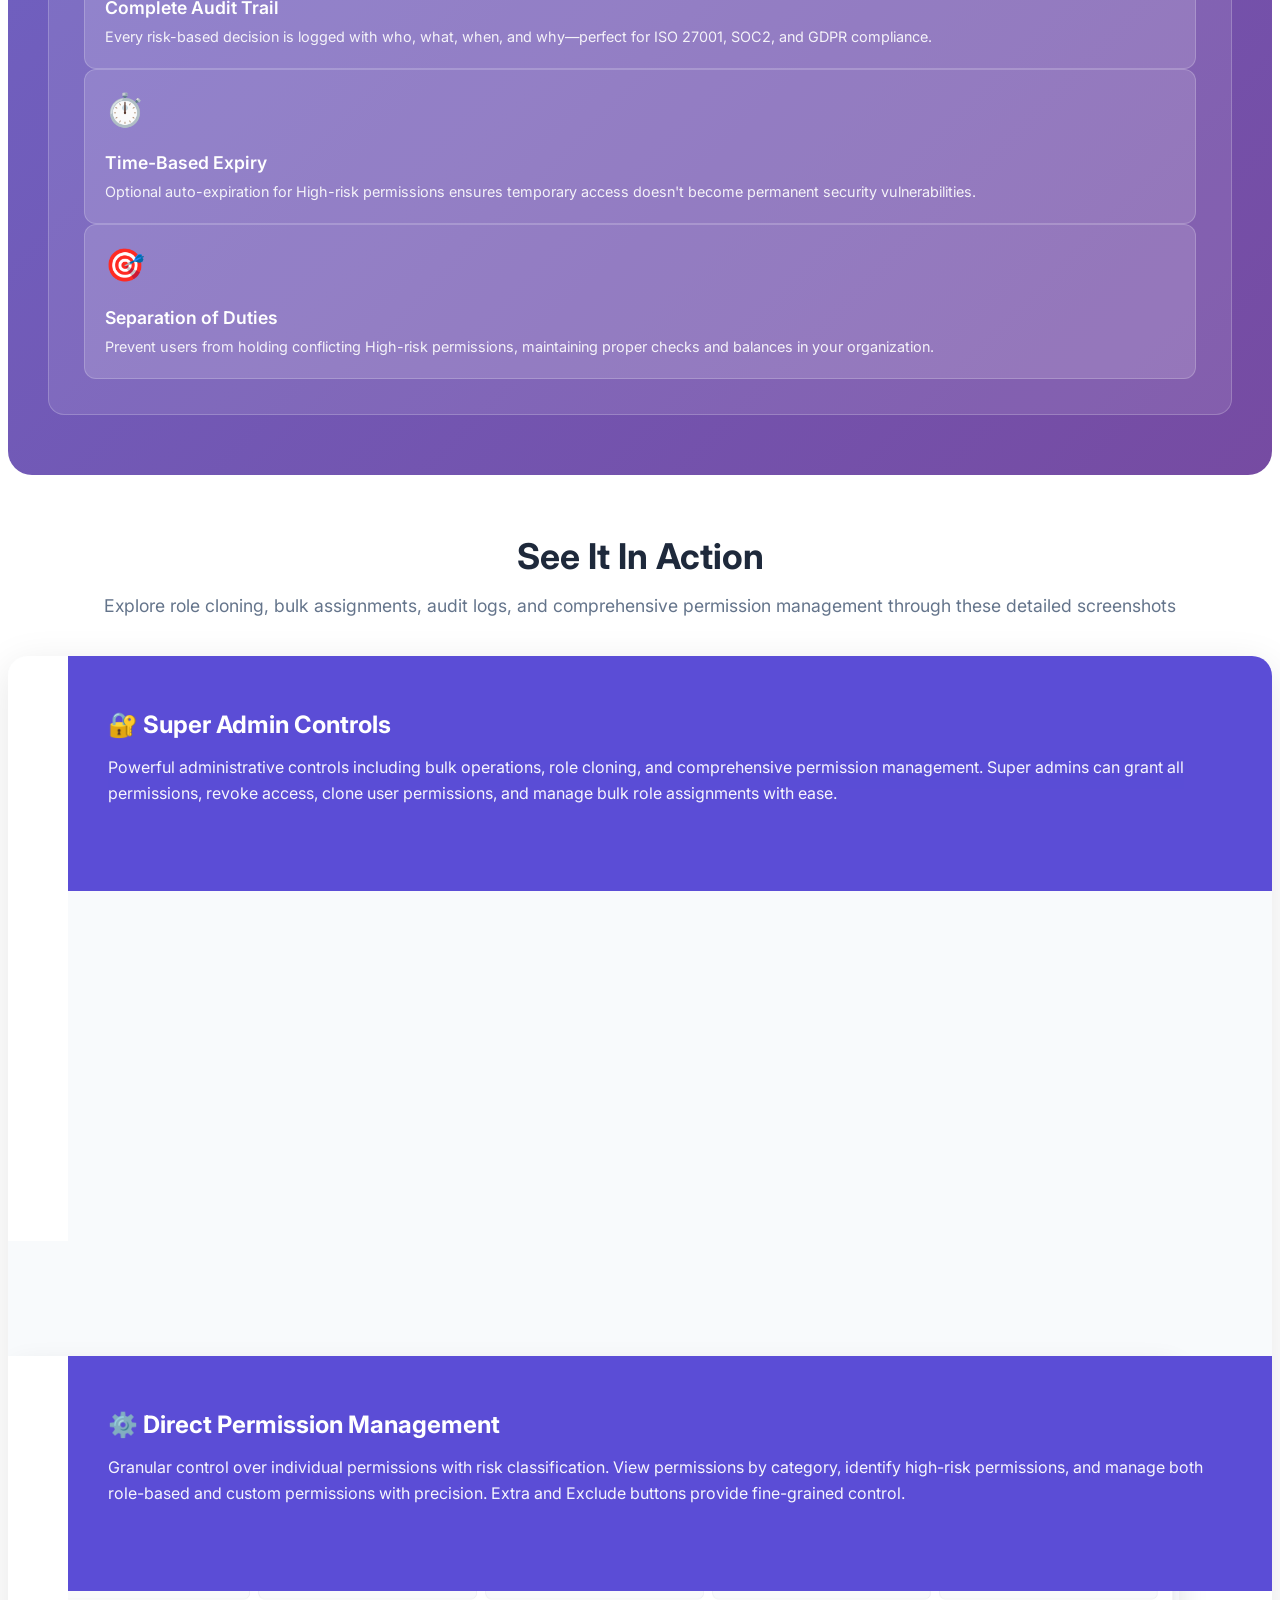
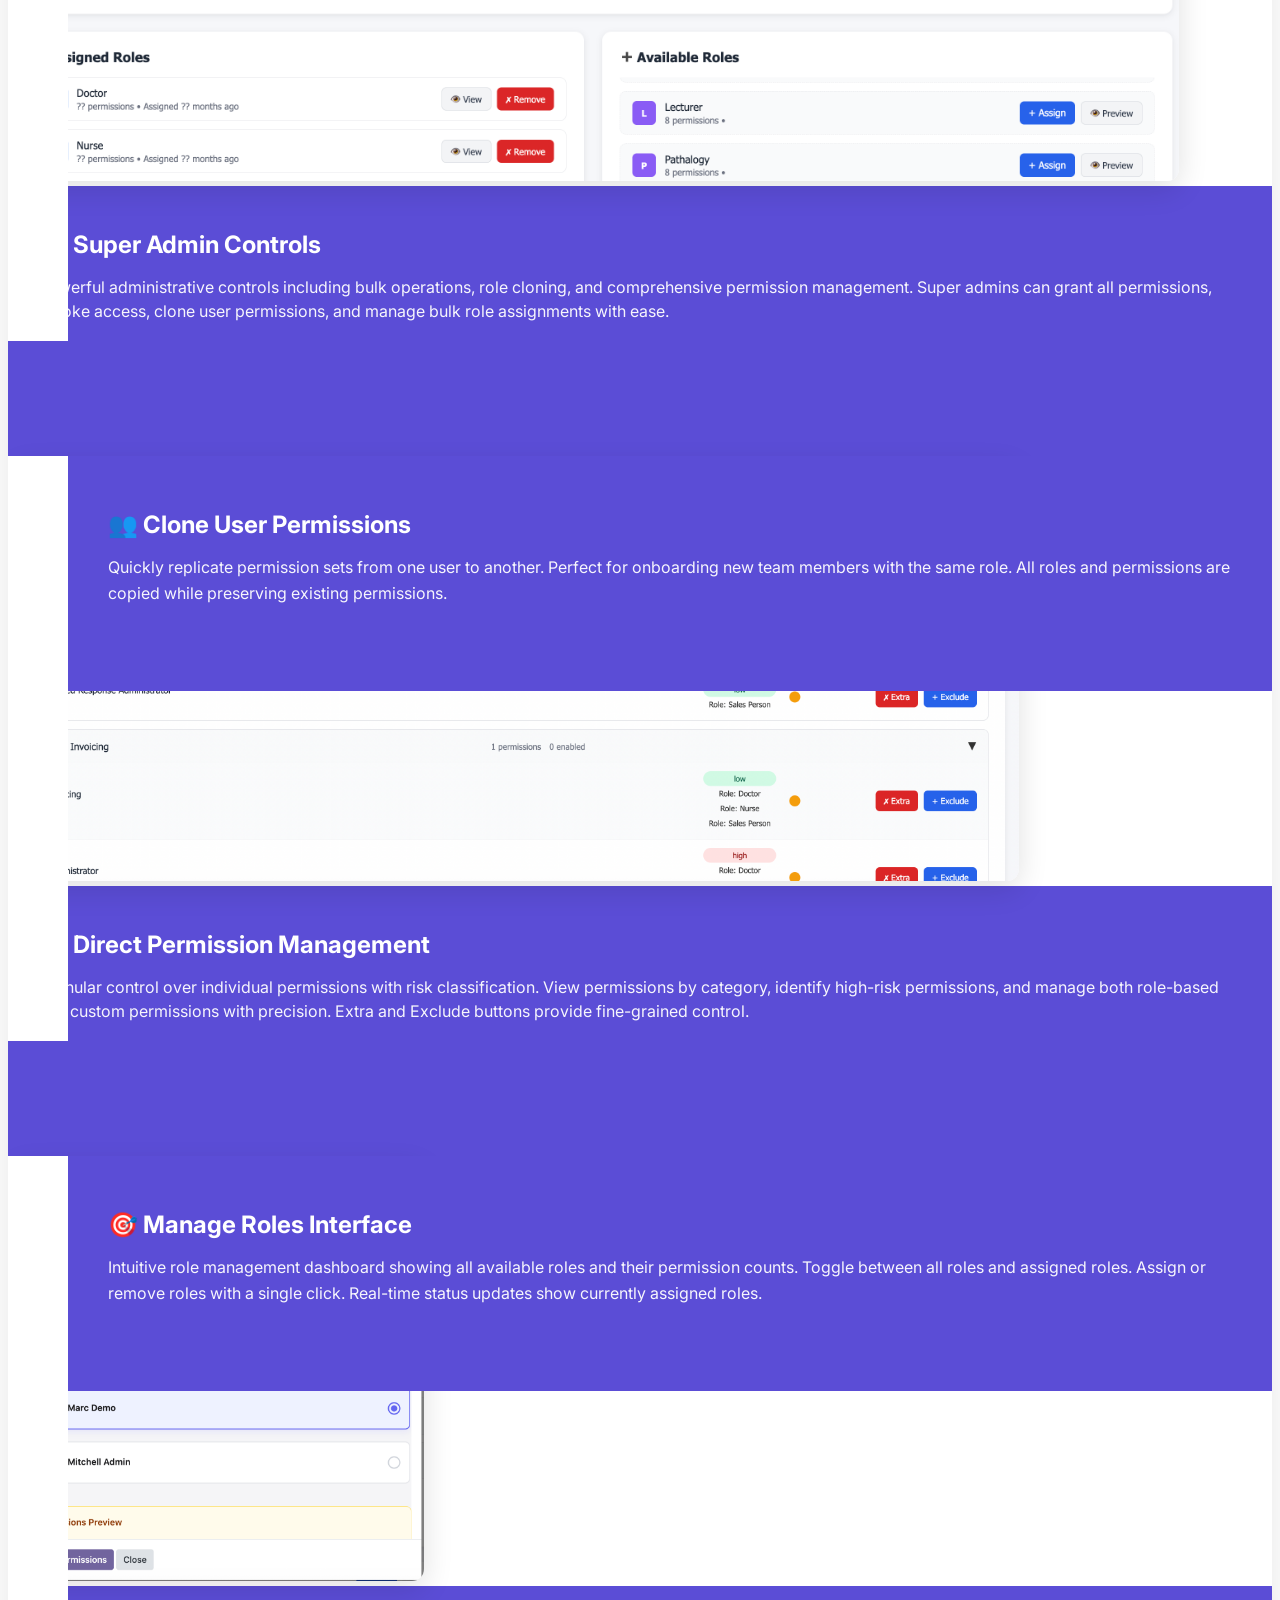
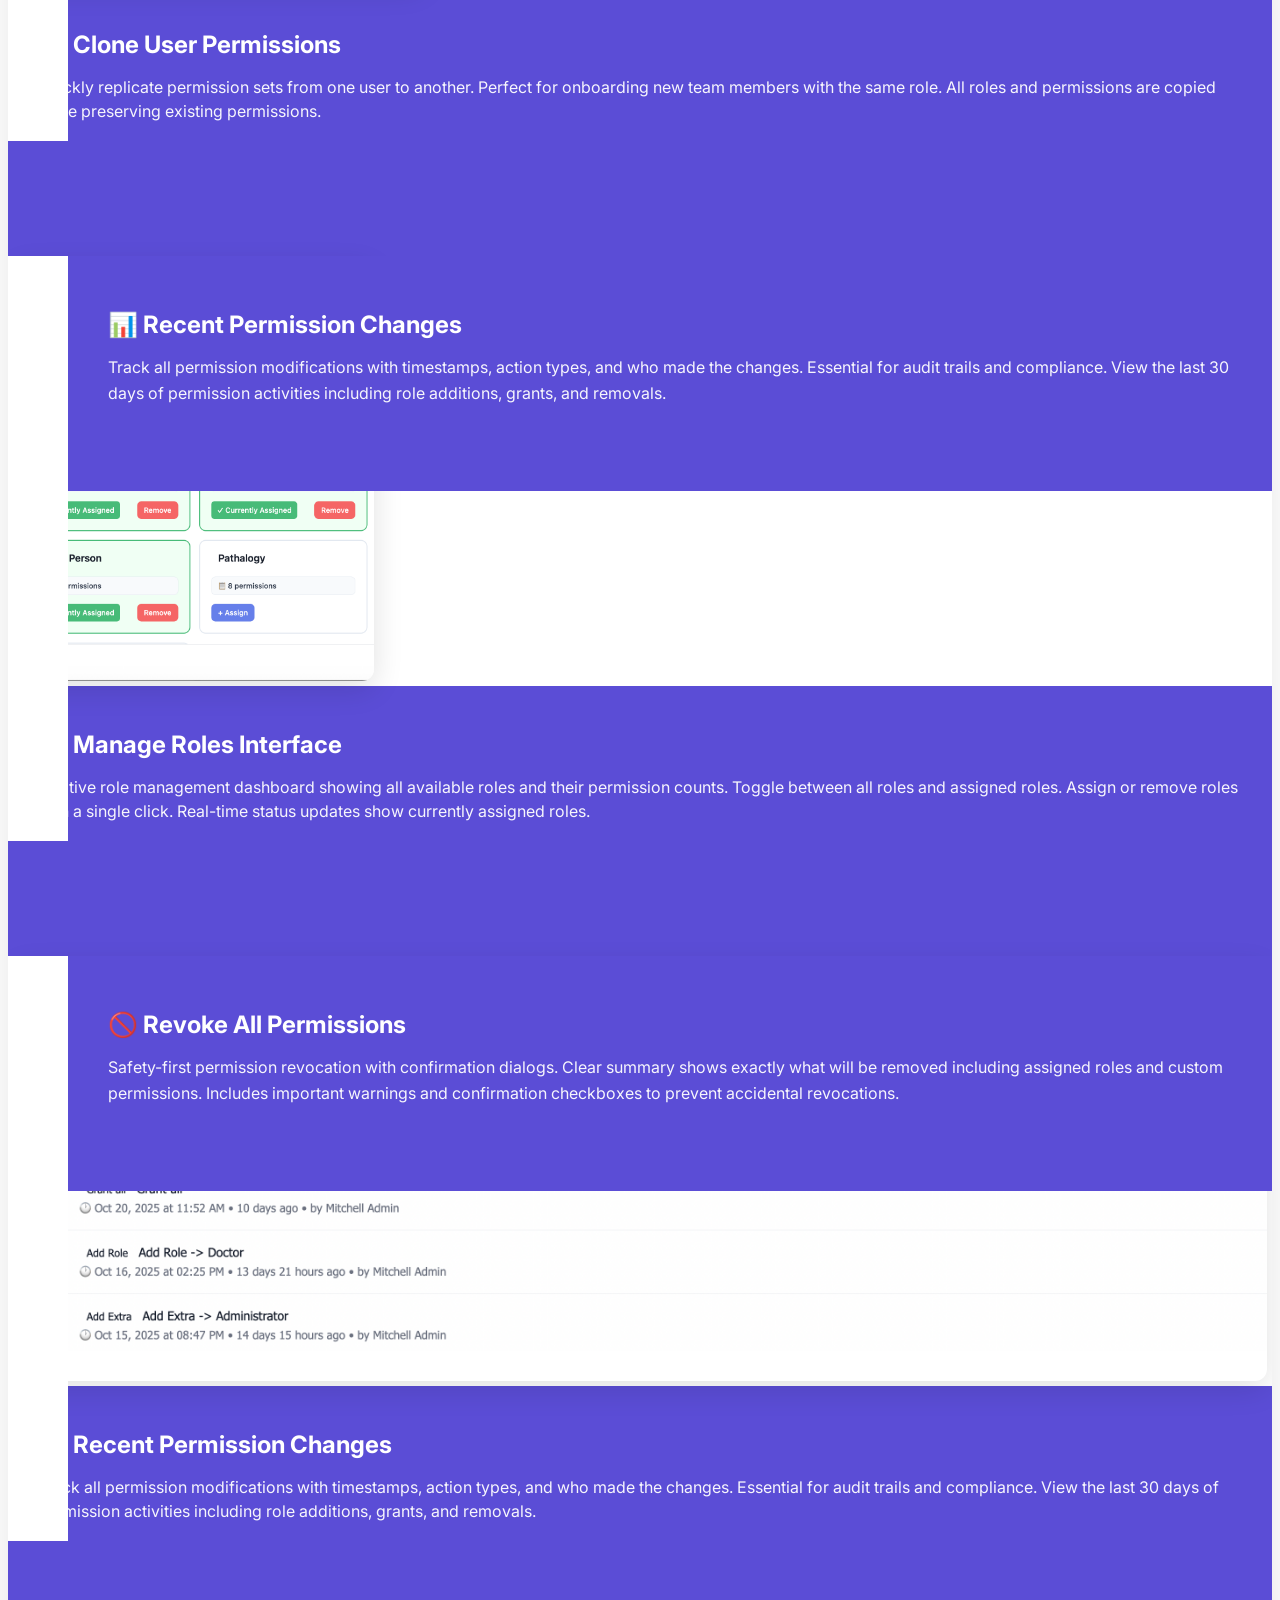
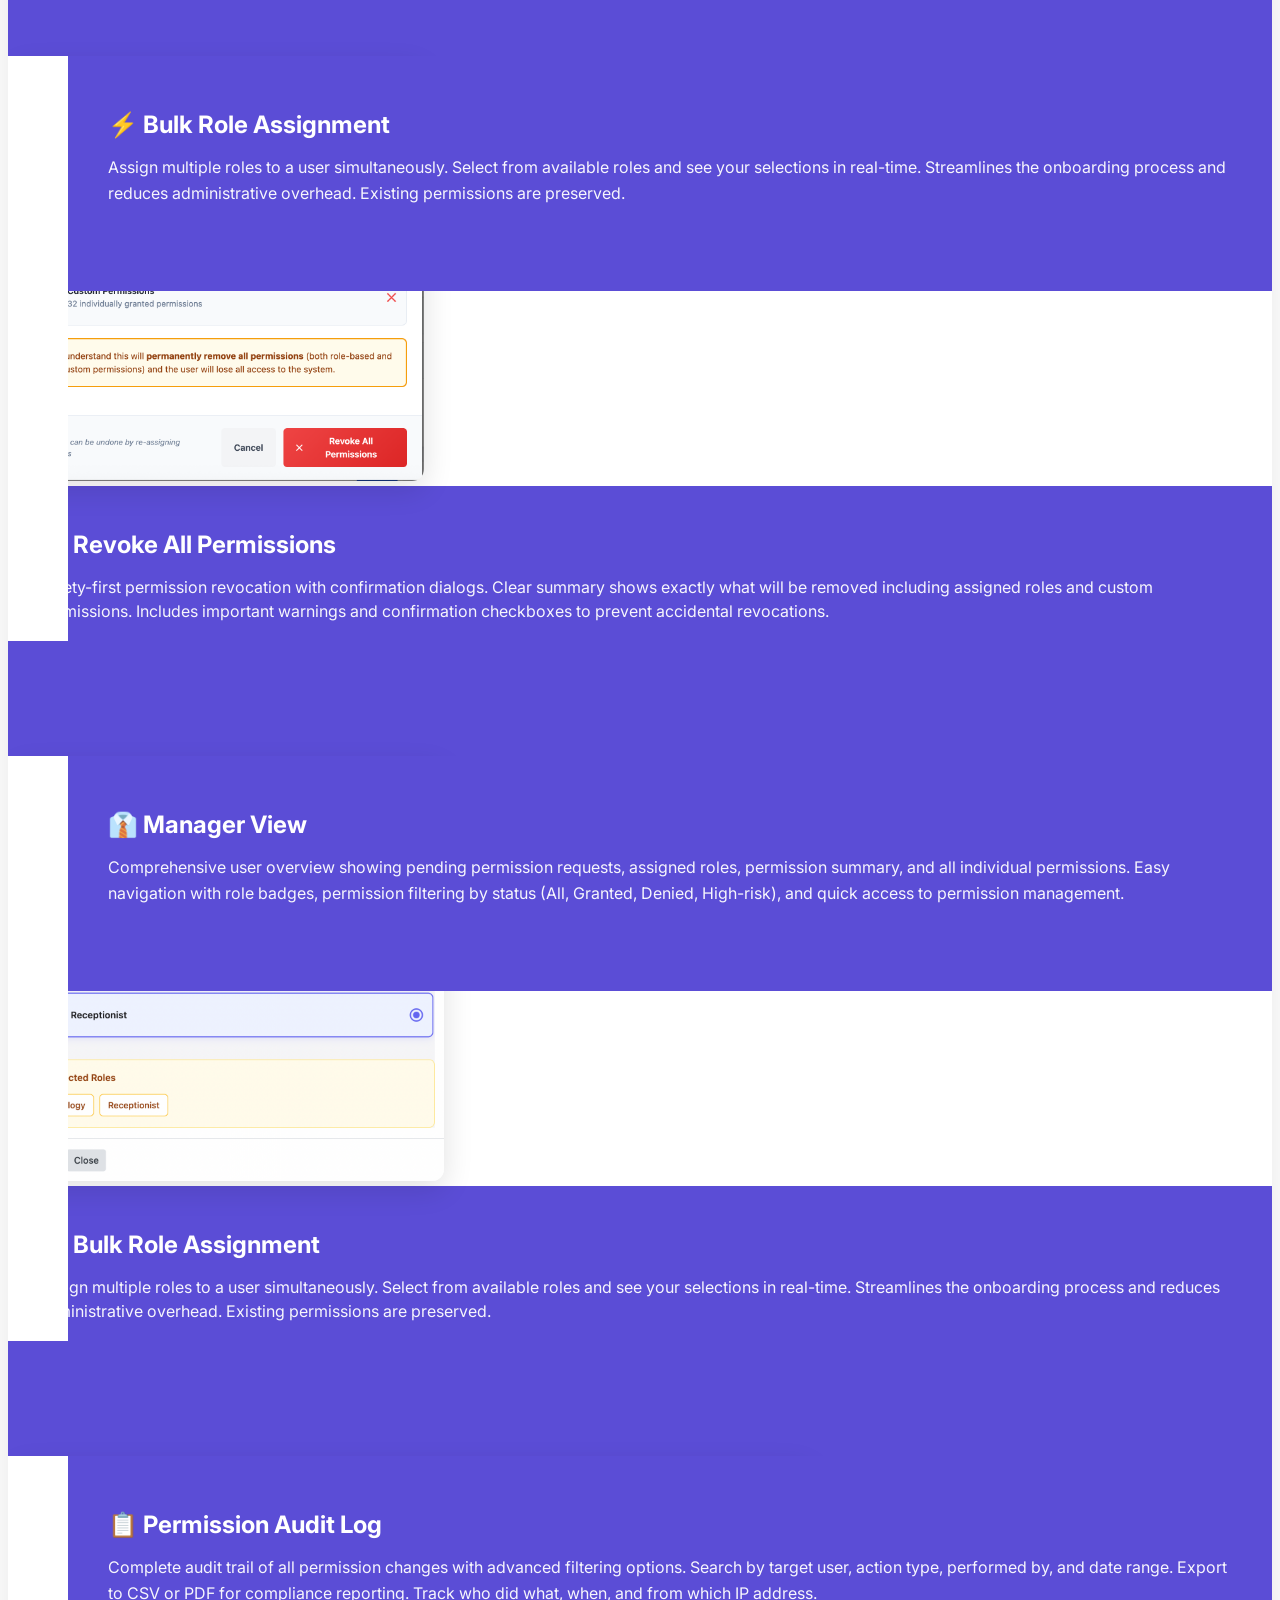
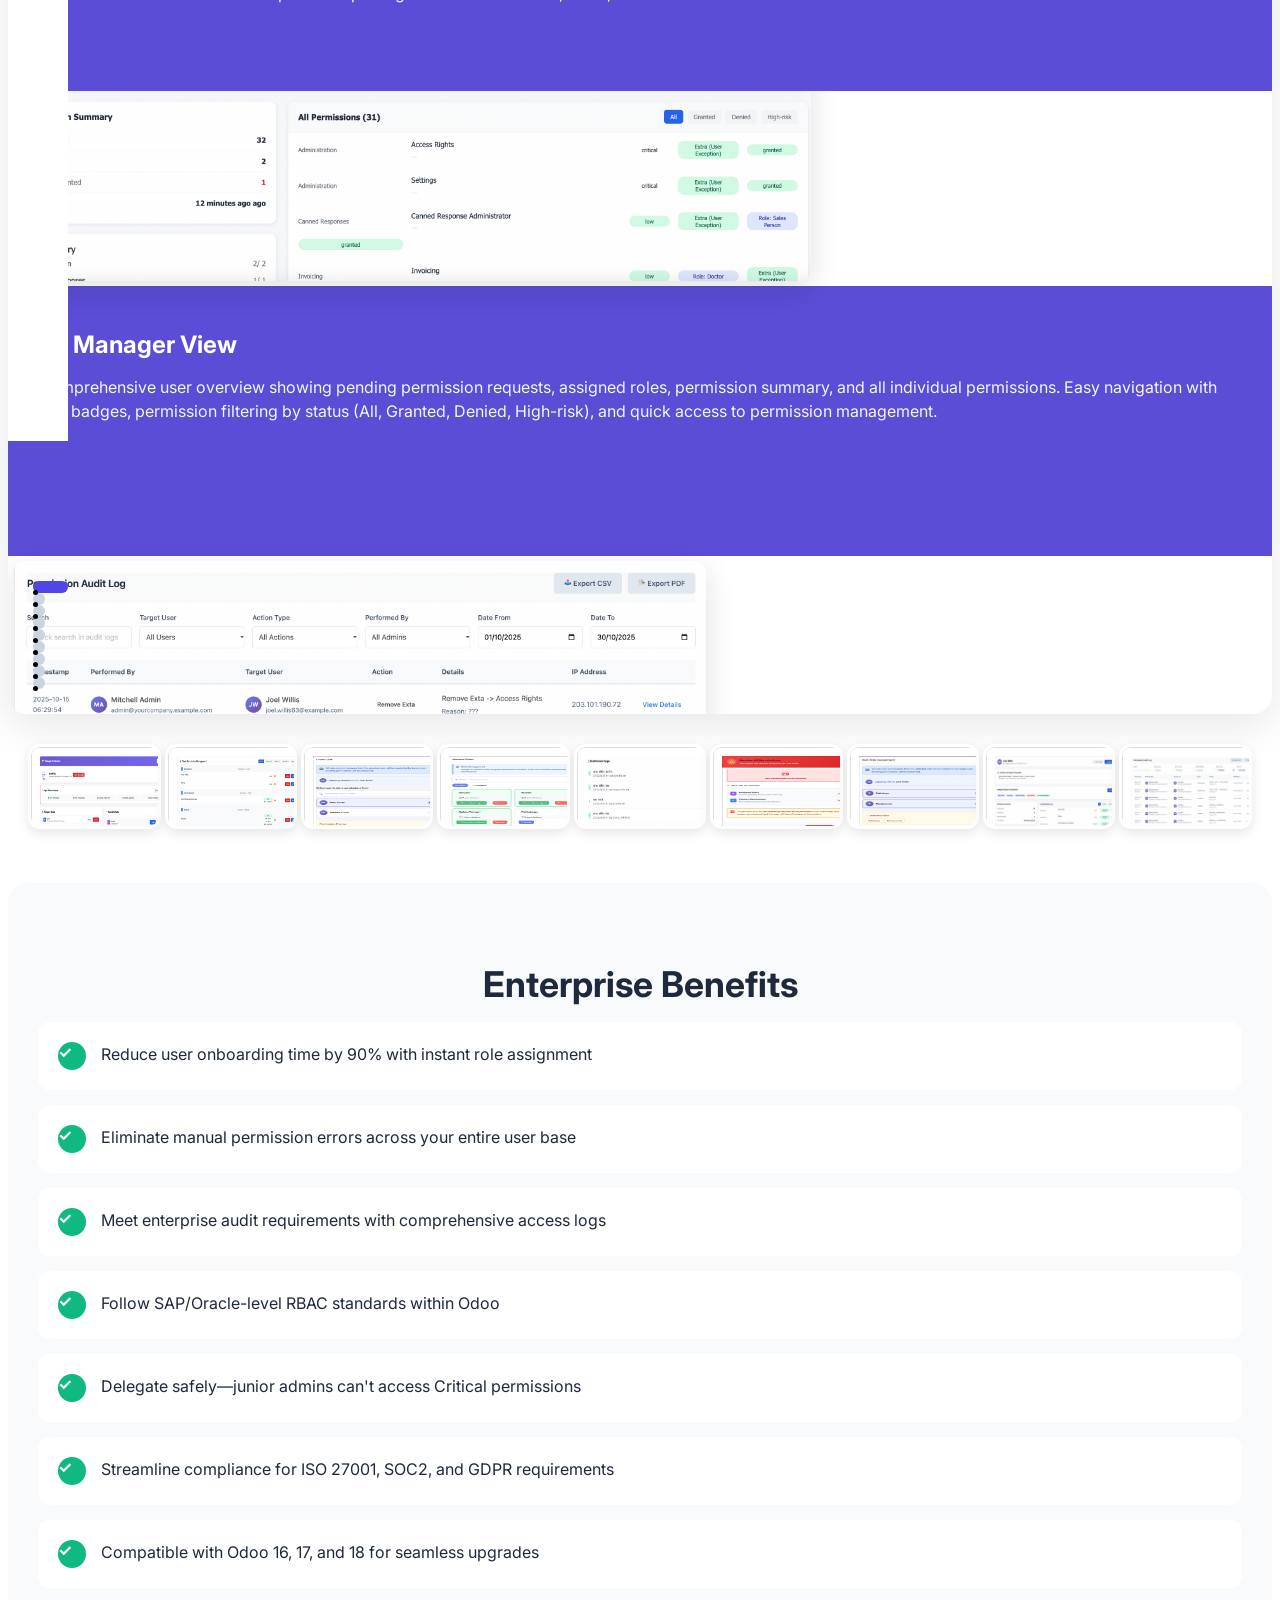
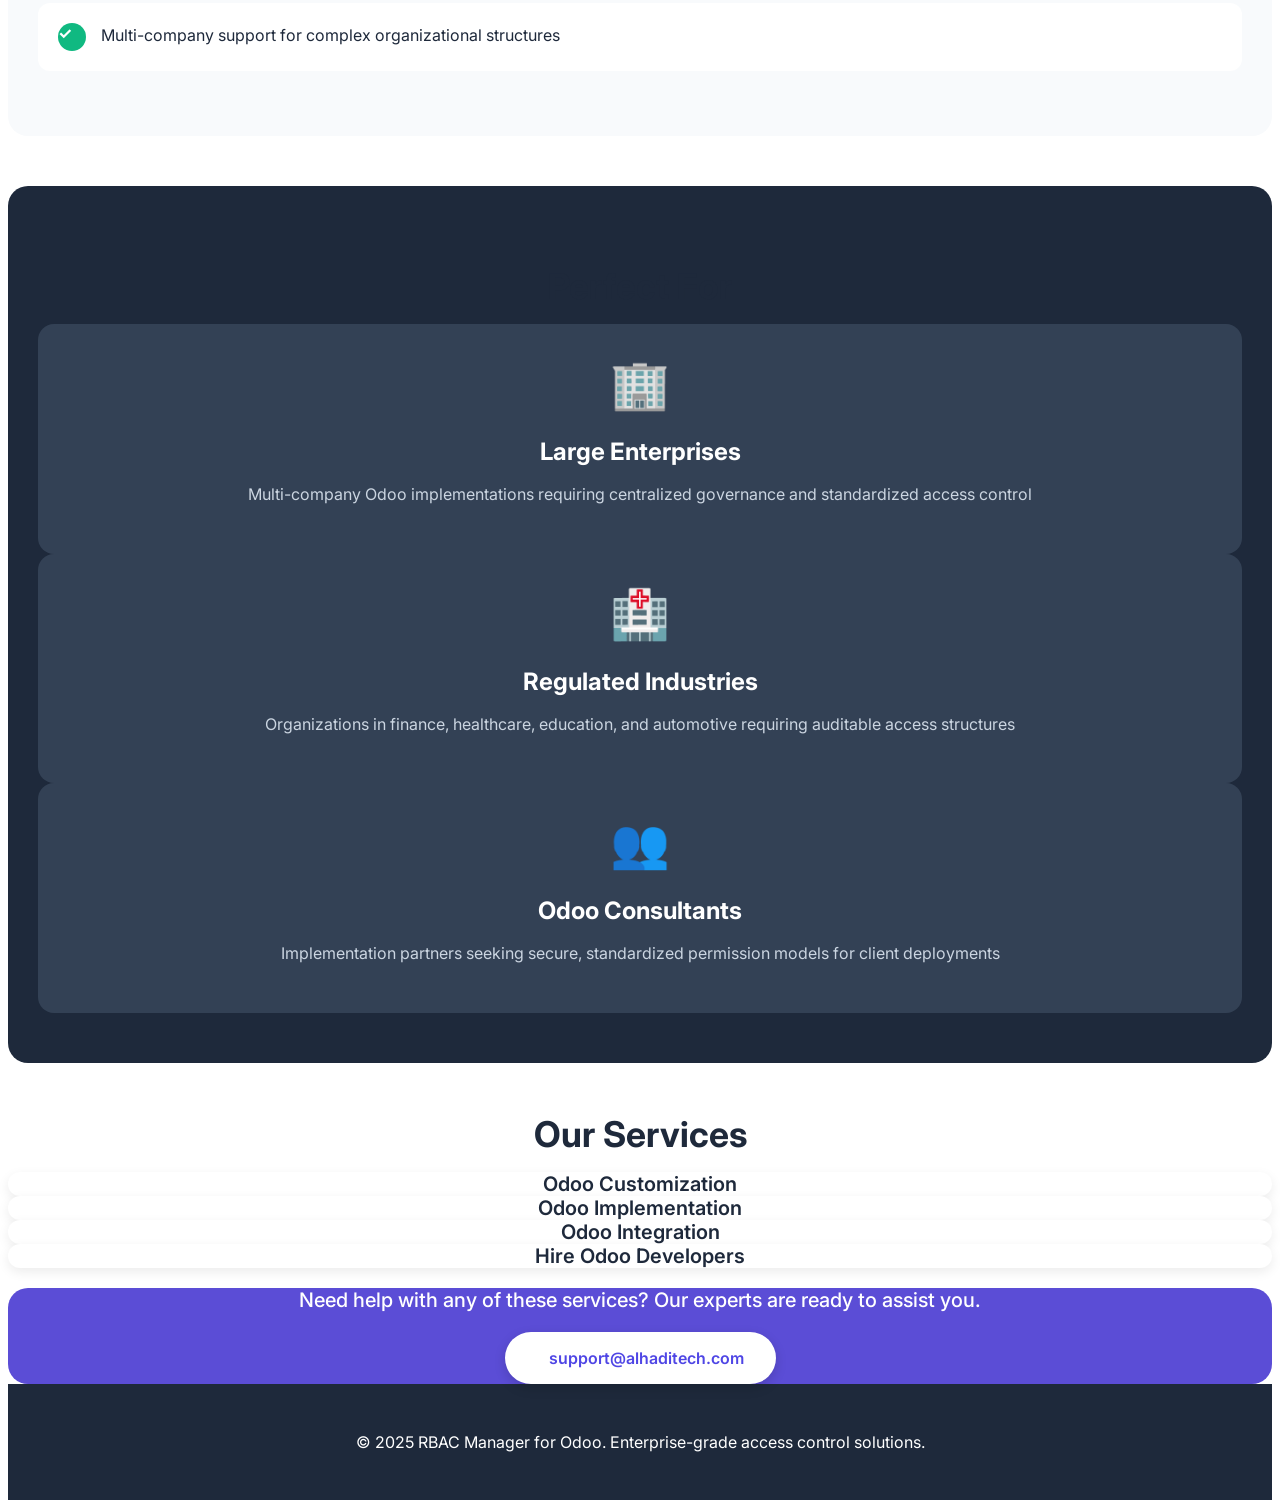
==== commit e8a07755: "[FIX] description page changes." ====
--- a/rbac_manager/static/description/index.html
+++ b/rbac_manager/static/description/index.html
@@ -552,7 +552,7 @@
                             <!-- for mobile only -->
                             <div class="rbac-slide-content flex-column d-flex d-md-none" style="height: 100%;">
                                 <div class="rbac-slide-image-wrapper justify-content-center align-items-center"
-                                     style="flex: 1;display: flex;padding: 30px;background-color: white;height:60%;">
+                                     style="flex: 1;display: flex;padding: 5px;background-color: white;height:60%;">
                                     <img src="super_admin_1.png" alt="Super Admin Controls" class="d-block mh-100" loading="lazy"
                                          style="max-width: 100%;max-height: 100%;object-fit: contain;border-radius: 12px;box-shadow: 0 8px 30px rgba(0, 0, 0, 0.12);">
                                 </div>
@@ -592,7 +592,7 @@
                             <!-- for mobile only -->
                             <div class="rbac-slide-content flex-column d-flex d-md-none" style="height: 100%;">
                                 <div class="rbac-slide-image-wrapper justify-content-center align-items-center"
-                                     style="flex: 1;display: flex;padding: 30px;background-color: white;height:60%;">
+                                     style="flex: 1;display: flex;padding: 5px;background-color: white;height:60%;">
                                     <img src="super_admin2.png" alt="Direct Permission Management" class="d-block mh-100" loading="lazy"
                                          style="max-width: 100%;max-height: 100%;object-fit: contain;border-radius: 12px;box-shadow: 0 8px 30px rgba(0, 0, 0, 0.12);">
                                 </div>
@@ -631,7 +631,7 @@
                             <!-- for mobile only -->
                             <div class="rbac-slide-content flex-column d-flex d-md-none" style="height: 100%;">
                                 <div class="rbac-slide-image-wrapper justify-content-center align-items-center"
-                                     style="flex: 1;display: flex;padding: 30px;background-color: white;height:60%;">
+                                     style="flex: 1;display: flex;padding: 5px;background-color: white;height:60%;">
                                     <img src="clone.png" alt="Clone User Permissions" class="d-block mh-100" loading="lazy"
                                          style="max-width: 100%;max-height: 100%;object-fit: contain;border-radius: 12px;box-shadow: 0 8px 30px rgba(0, 0, 0, 0.12);">
                                 </div>
@@ -670,7 +670,7 @@
                             <!-- for mobile only -->
                             <div class="rbac-slide-content flex-column d-flex d-md-none" style="height: 100%;">
                                 <div class="rbac-slide-image-wrapper justify-content-center align-items-center"
-                                     style="flex: 1;display: flex;padding: 30px;background-color: white;height:60%;">
+                                     style="flex: 1;display: flex;padding: 5px;background-color: white;height:60%;">
                                     <img src="manage_role_manage.png" alt="Manage Roles" class="d-block mh-100" loading="lazy"
                                          style="max-width: 100%;max-height: 100%;object-fit: contain;border-radius: 12px;box-shadow: 0 8px 30px rgba(0, 0, 0, 0.12);">
                                 </div>
@@ -709,7 +709,7 @@
                             <!-- for mobile only -->
                             <div class="rbac-slide-content flex-column d-flex d-md-none" style="height: 100%;">
                                 <div class="rbac-slide-image-wrapper justify-content-center align-items-center"
-                                     style="flex: 1;display: flex;padding: 30px;background-color: white;height:60%;">
+                                     style="flex: 1;display: flex;padding: 5px;background-color: white;height:60%;">
                                     <img src="recent_perm.png" alt="Recent Permission Changes" class="d-block mh-100" loading="lazy"
                                          style="max-width: 100%;max-height: 100%;object-fit: contain;border-radius: 12px;box-shadow: 0 8px 30px rgba(0, 0, 0, 0.12);">
                                 </div>
@@ -749,7 +749,7 @@
                             <!-- for mobile only -->
                             <div class="rbac-slide-content flex-column d-flex d-md-none" style="height: 100%;">
                                 <div class="rbac-slide-image-wrapper justify-content-center align-items-center"
-                                     style="flex: 1;display: flex;padding: 30px;background-color: white;height:60%;">
+                                     style="flex: 1;display: flex;padding: 5px;background-color: white;height:60%;">
                                     <img src="revoke_all.png" alt="Revoke All Permissions" class="d-block mh-100" loading="lazy"
                                          style="max-width: 100%;max-height: 100%;object-fit: contain;border-radius: 12px;box-shadow: 0 8px 30px rgba(0, 0, 0, 0.12);">
                                 </div>
@@ -789,7 +789,7 @@
                             <!-- for mobile only -->
                             <div class="rbac-slide-content flex-column d-flex d-md-none" style="height: 100%;">
                                 <div class="rbac-slide-image-wrapper justify-content-center align-items-center"
-                                     style="flex: 1;display: flex;padding: 30px;background-color: white;height:60%;">
+                                     style="flex: 1;display: flex;padding: 5px;background-color: white;height:60%;">
                                     <img src="bulk_role.png" alt="Bulk Role Assignment" class="d-block mh-100" loading="lazy"
                                          style="max-width: 100%;max-height: 100%;object-fit: contain;border-radius: 12px;box-shadow: 0 8px 30px rgba(0, 0, 0, 0.12);">
                                 </div>
@@ -828,7 +828,7 @@
                             <!-- for mobile only -->
                             <div class="rbac-slide-content flex-column d-flex d-md-none" style="height: 100%;">
                                 <div class="rbac-slide-image-wrapper justify-content-center align-items-center"
-                                     style="flex: 1;display: flex;padding: 30px;background-color: white;height:60%;">
+                                     style="flex: 1;display: flex;padding: 5px;background-color: white;height:60%;">
                                     <img src="managerview.png" alt="Manager View" class="d-block mh-100" loading="lazy"
                                          style="max-width: 100%;max-height: 100%;object-fit: contain;border-radius: 12px;box-shadow: 0 8px 30px rgba(0, 0, 0, 0.12);">
                                 </div>
@@ -868,7 +868,7 @@
                             <!-- for mobile only -->
                             <div class="rbac-slide-content flex-column d-flex d-md-none" style="height: 100%;">
                                 <div class="rbac-slide-image-wrapper justify-content-center align-items-center"
-                                     style="flex: 1;display: flex;padding: 30px;background-color: white;height:60%;">
+                                     style="flex: 1;display: flex;padding: 5px;background-color: white;height:60%;">
                                     <img src="audit_log.png" alt="Audit Log" class="d-block mh-100" loading="lazy"
                                          style="max-width: 100%;max-height: 100%;object-fit: contain;border-radius: 12px;box-shadow: 0 8px 30px rgba(0, 0, 0, 0.12);">
                                 </div>
